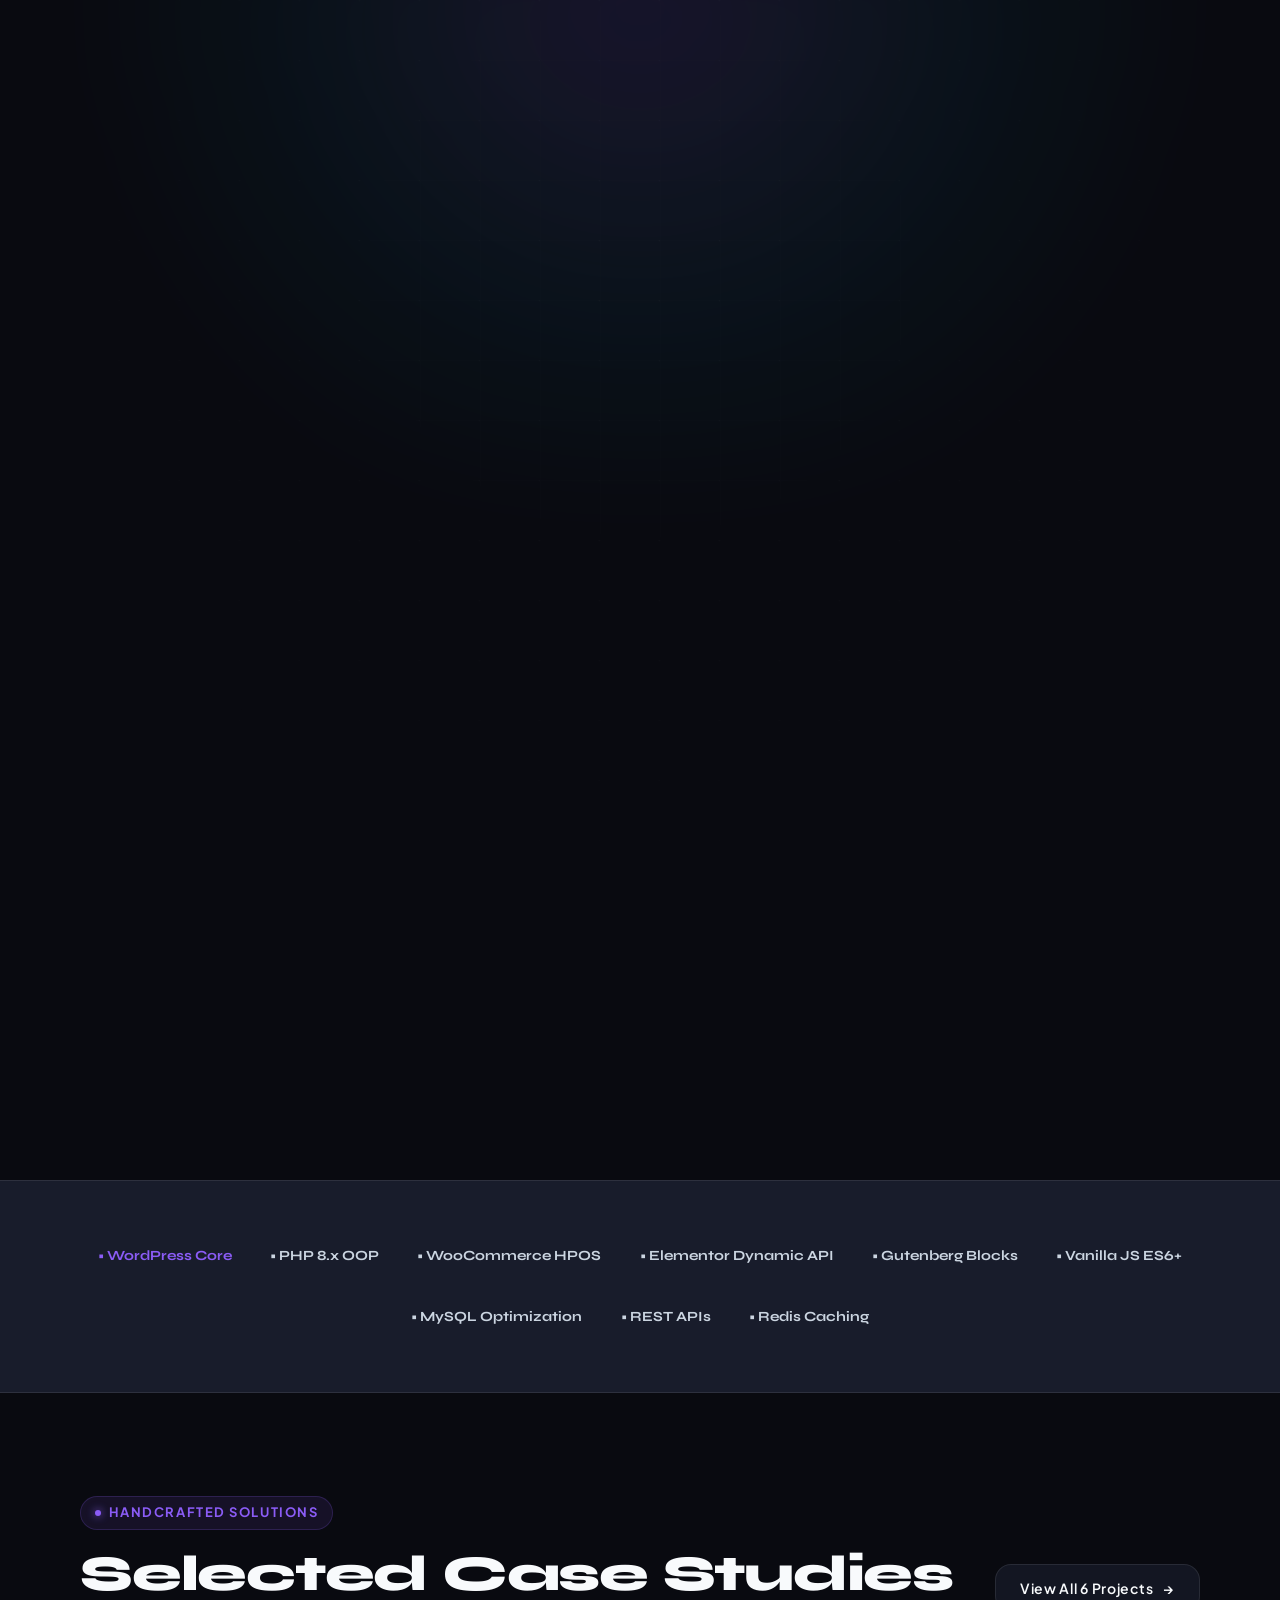
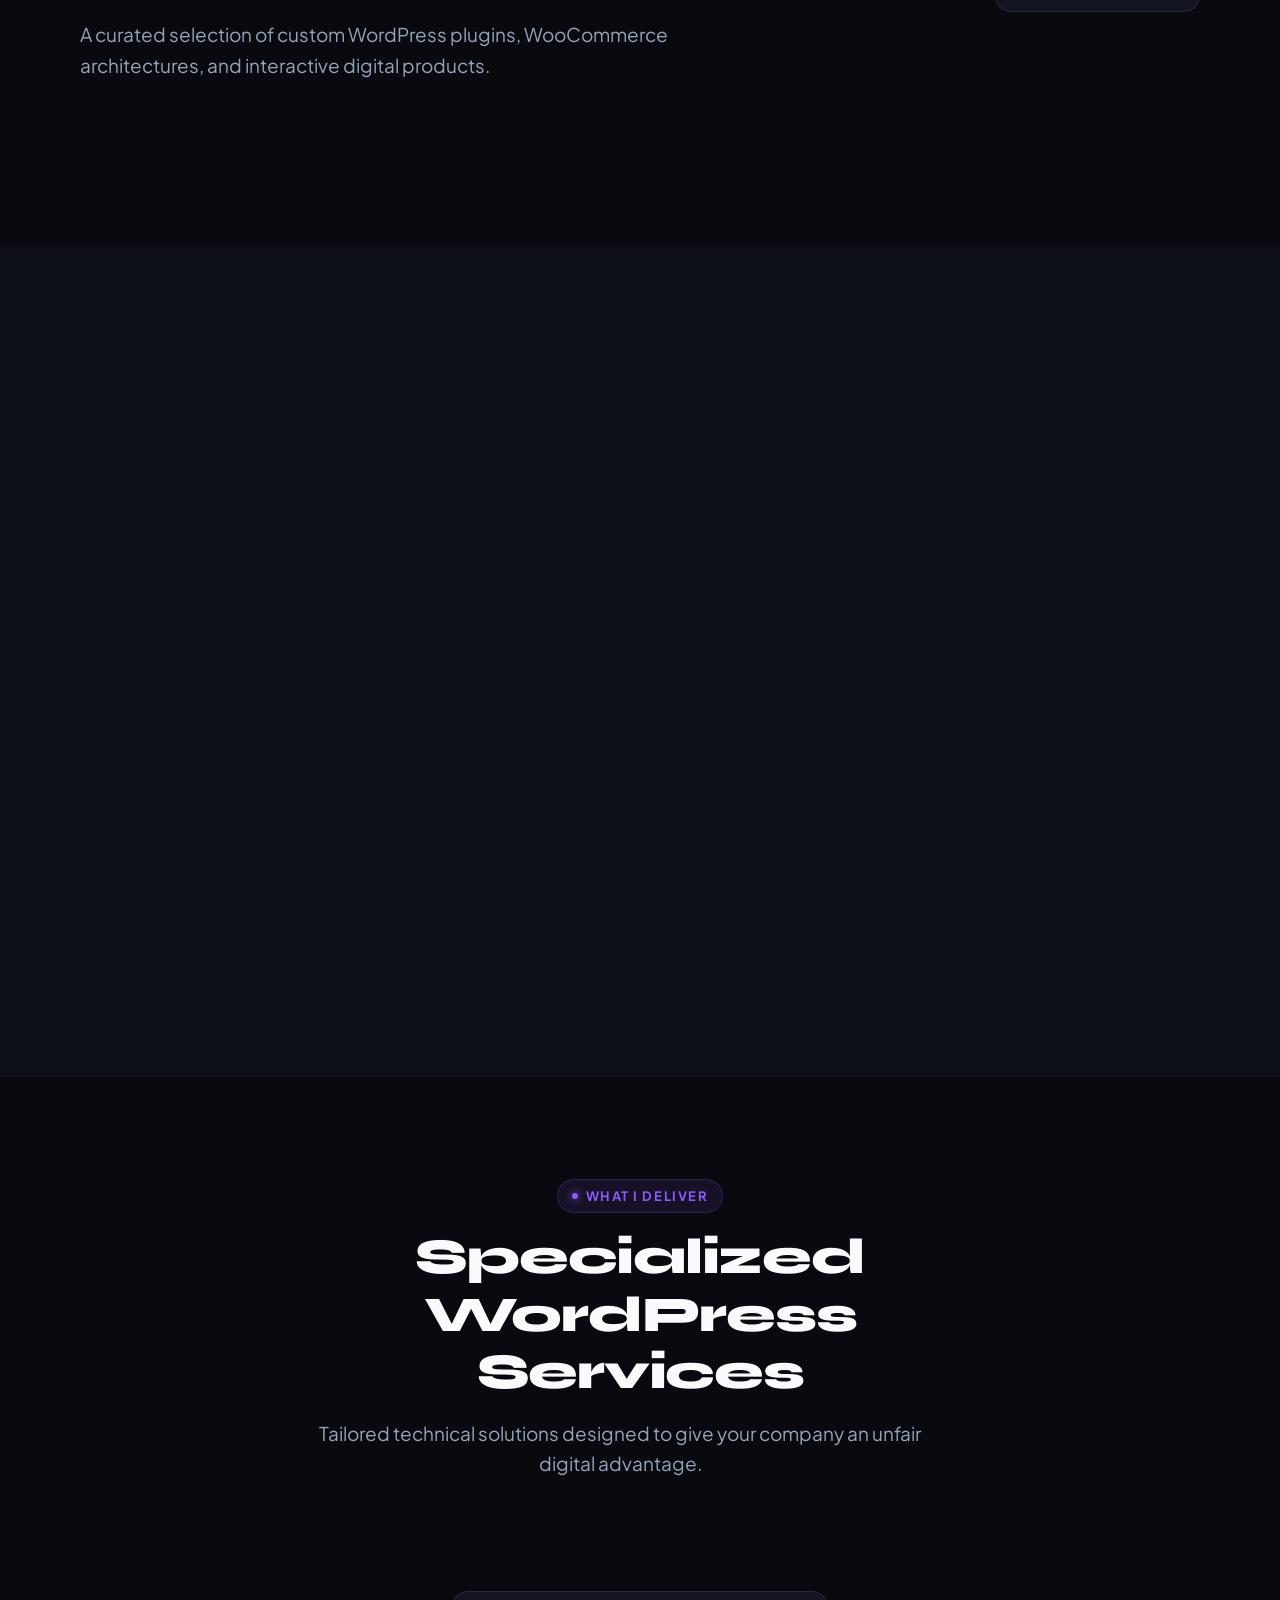
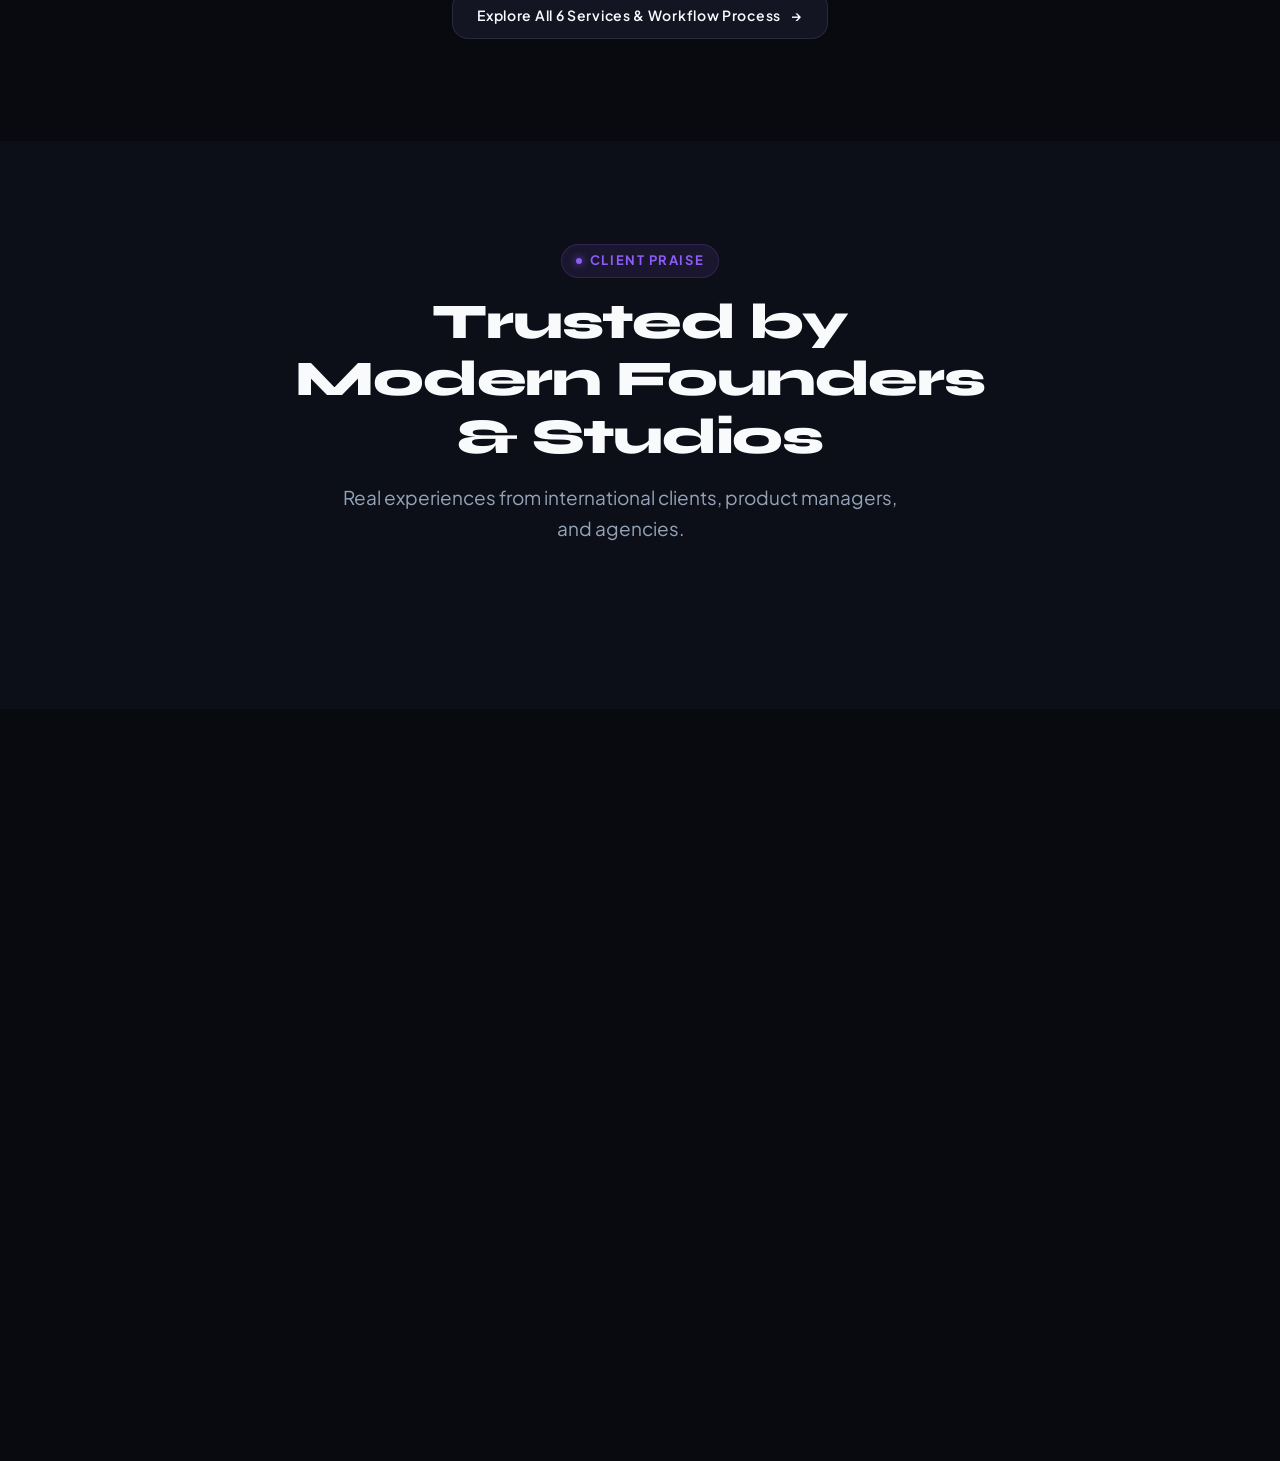
==== index.html @ c22ca5dd "feat: complete creative developer portfolio with centralized design system" ====
<!DOCTYPE html>
<html lang="en" data-theme="dark">
<head>
  <meta charset="UTF-8">
  <meta name="viewport" content="width=device-width, initial-scale=1.0">
  <title>Alex Rivera — Web Designer &amp; WordPress Developer | Design System &amp; PHP Architecture</title>
  <meta name="description" content="Portfolio of Alex Rivera, Senior Web Designer and WordPress Developer specializing in custom WordPress plugins, bespoke WooCommerce architectures, and modern interactive frontend experiences.">
  <meta name="keywords" content="WordPress Developer, Web Designer, WooCommerce, Custom WordPress Plugins, PHP, Frontend Engineer, Design System">
  <meta name="author" content="Alex Rivera">

  <!-- Open Graph / Social Media -->
  <meta property="og:type" content="website">
  <meta property="og:title" content="Alex Rivera — Web Designer &amp; WordPress Developer">
  <meta property="og:description" content="High-performance WordPress systems, custom plugins, bespoke WooCommerce stores, and interactive design playground.">
  <meta property="og:image" content="assets/images/profile/profile.webp">

  <!-- Google Fonts Preconnect -->
  <link rel="preconnect" href="https://fonts.googleapis.com">
  <link rel="preconnect" href="https://fonts.gstatic.com" crossorigin>
  <link href="https://fonts.googleapis.com/css2?family=JetBrains+Mono:wght@400;500;600&family=Outfit:wght@400;500;600;700;800&family=Plus+Jakarta+Sans:ital,wght@0,300;0,400;0,500;0,600;0,700;0,800;1,400&family=Space+Grotesk:wght@500;600;700&family=Syne:wght@600;700;800&display=swap" rel="stylesheet">

  <!-- Stylesheets -->
  <link rel="stylesheet" href="css/variables.css">
  <link rel="stylesheet" href="css/themes.css">
  <link rel="stylesheet" href="css/reset.css">
  <link rel="stylesheet" href="css/global.css">
  <link rel="stylesheet" href="css/components.css">
  <link rel="stylesheet" href="css/animations.css">
  <link rel="stylesheet" href="css/responsive.css">

  <link rel="icon" type="image/svg+xml" href="assets/images/logo.svg">

  <!-- Fast Theme & Color Initializer (Zero FOUC) -->
  <script src="js/config.js"></script>
  <script src="js/theme-manager.js"></script>
  <script src="js/color-manager.js"></script>
</head>
<body>

  <!-- Ambient Visual Canvas Background -->
  <div class="site-bg-wrapper" aria-hidden="true">
    <div class="bg-ambient-glow"></div>
    <div class="bg-mesh-pattern"></div>
    <div class="bg-noise-overlay"></div>
  </div>

  <!-- Shared Header Hook -->
  <header id="site-header"></header>

  <!-- Mobile Drawer Hook -->
  <div id="mobile-nav-container"></div>

  <main id="main-content">
    
    <!-- ====================================================================
         HERO SECTION
         ==================================================================== -->
    <section class="section hero-section" aria-label="Introduction">
      <div class="container">
        <div class="hero-grid">
          
          <div class="hero-content">
            <div class="hero-greeting reveal">
              <span class="hero-status-pulse"></span>
              <span>Available for WordPress Projects &bull; Q4 Booking</span>
            </div>

            <h1 class="hero-title reveal delay-1">
              Designing experiences.<br>
              Engineering <span class="gradient-text">robust WordPress</span> solutions.
            </h1>

            <p class="hero-description reveal delay-2">
              I am <strong>Alex Rivera</strong>, a creative web designer and WordPress developer. 
              I build enterprise-grade custom plugins, bespoke WooCommerce engines, and lightning-fast digital products that pass every Google Core Web Vitals audit.
            </p>

            <div class="hero-actions reveal delay-3">
              <a href="projects.html" class="btn btn-primary btn-lg" id="hero-cta-projects">
                <span>Explore Featured Work</span>
                <span class="btn-icon-right">
                  <svg xmlns="http://www.w3.org/2000/svg" width="16" height="16" viewBox="0 0 24 24" fill="none" stroke="currentColor" stroke-width="2" stroke-linecap="round" stroke-linejoin="round">
                    <line x1="5" y1="12" x2="19" y2="12"></line>
                    <polyline points="12 5 19 12 12 19"></polyline>
                  </svg>
                </span>
              </a>
              <a href="contact.html" class="btn btn-secondary btn-lg" id="hero-cta-contact">
                <span>Start a Conversation</span>
              </a>
              <button class="btn btn-outline btn-lg nav-customize-trigger" aria-label="Open Live Customization Panel">
                <svg xmlns="http://www.w3.org/2000/svg" width="16" height="16" viewBox="0 0 24 24" fill="none" stroke="currentColor" stroke-width="2" stroke-linecap="round" stroke-linejoin="round">
                  <circle cx="12" cy="12" r="3"></circle>
                  <path d="M19.4 15a1.65 1.65 0 0 0 .33 1.82l.06.06a2 2 0 0 1 0 2.83 2 2 0 0 1-2.83 0l-.06-.06a1.65 1.65 0 0 0-1.82-.33 1.65 1.65 0 0 0-1 1.51V21a2 2 0 0 1-2 2 2 2 0 0 1-2-2v-.09A1.65 1.65 0 0 0 9 19.4a1.65 1.65 0 0 0-1.82.33l-.06.06a2 2 0 0 1-2.83 0 2 2 0 0 1 0-2.83l.06-.06a1.65 1.65 0 0 0 .33-1.82 1.65 1.65 0 0 0-1.51-1H3a2 2 0 0 1-2-2 2 2 0 0 1 2-2h.09A1.65 1.65 0 0 0 4.6 9a1.65 1.65 0 0 0-.33-1.82l-.06-.06a2 2 0 0 1 0-2.83 2 2 0 0 1 2.83 0l.06.06a1.65 1.65 0 0 0 1.82.33H9a1.65 1.65 0 0 0 1-1.51V3a2 2 0 0 1 2-2 2 2 0 0 1 2 2v.09a1.65 1.65 0 0 0 1 1.51 1.65 1.65 0 0 0 1.82-.33l.06-.06a2 2 0 0 1 2.83 0 2 2 0 0 1 0 2.83l-.06.06a1.65 1.65 0 0 0-.33 1.82V9a1.65 1.65 0 0 0 1.51 1H21a2 2 0 0 1 2 2 2 2 0 0 1-2 2h-.09a1.65 1.65 0 0 0-1.51 1z"></path>
                </svg>
                <span>Live Style Studio</span>
              </button>
            </div>

            <div class="hero-stats-row reveal delay-4">
              <div class="hero-stat-item">
                <div class="hero-stat-number"><span class="stat-counter" data-target="8">8</span>+</div>
                <div class="hero-stat-label">Years Experience</div>
              </div>
              <div class="hero-stat-item">
                <div class="hero-stat-number"><span class="stat-counter" data-target="120">120</span>+</div>
                <div class="hero-stat-label">WordPress Sites</div>
              </div>
              <div class="hero-stat-item">
                <div class="hero-stat-number"><span class="stat-counter" data-target="14">14</span>+</div>
                <div class="hero-stat-label">Custom Plugins</div>
              </div>
            </div>
          </div>

          <!-- Hero Portrait Showcase -->
          <div class="hero-visual reveal delay-2">
            <div class="hero-portrait-card">
              <img src="assets/images/profile/profile.webp" alt="Alex Rivera - Senior Web Designer &amp; WordPress Developer" width="440" height="440" priority="high">
            </div>

            <!-- Floating Micro-Badges -->
            <div class="hero-floating-badge hero-badge-top animate-float">
              <div class="badge-icon-box">
                <svg xmlns="http://www.w3.org/2000/svg" width="20" height="20" viewBox="0 0 24 24" fill="none" stroke="currentColor" stroke-width="2" stroke-linecap="round" stroke-linejoin="round">
                  <path d="M12 2L2 7l10 5 10-5-10-5zM2 17l10 5 10-5M2 12l10 5 10-5"></path>
                </svg>
              </div>
              <div>
                <div class="badge-text-title">Custom WP Plugins</div>
                <div class="badge-text-sub">PHP 8.2 &bull; REST API &bull; HPOS</div>
              </div>
            </div>

            <div class="hero-floating-badge hero-badge-bottom animate-float" style="animation-delay: 2s;">
              <div class="badge-icon-box" style="background: rgba(16, 185, 129, 0.15); color: #10B981;">
                <svg xmlns="http://www.w3.org/2000/svg" width="20" height="20" viewBox="0 0 24 24" fill="none" stroke="currentColor" stroke-width="2" stroke-linecap="round" stroke-linejoin="round">
                  <polyline points="20 6 9 17 4 12"></polyline>
                </svg>
              </div>
              <div>
                <div class="badge-text-title">Core Web Vitals Pass</div>
                <div class="badge-text-sub">Sub-80ms TTFB &bull; 99 Speed</div>
              </div>
            </div>
          </div>

        </div>
      </div>
    </section>

    <!-- ====================================================================
         TECH ARSENAL TICKER / MARQUEE
         ==================================================================== -->
    <section class="section-sm" style="border-top: 1px solid var(--color-border); border-bottom: 1px solid var(--color-border); background: var(--color-surface-hover);" aria-label="Core Technologies">
      <div class="container">
        <div style="display: flex; flex-wrap: wrap; justify-content: center; align-items: center; gap: clamp(1rem, 3vw, 2.5rem); font-family: var(--font-heading); font-size: var(--font-size-sm); font-weight: 700; color: var(--color-text-secondary);">
          <span style="color: var(--color-primary);">&bull; WordPress Core</span>
          <span>&bull; PHP 8.x OOP</span>
          <span>&bull; WooCommerce HPOS</span>
          <span>&bull; Elementor Dynamic API</span>
          <span>&bull; Gutenberg Blocks</span>
          <span>&bull; Vanilla JS ES6+</span>
          <span>&bull; MySQL Optimization</span>
          <span>&bull; REST APIs</span>
          <span>&bull; Redis Caching</span>
        </div>
      </div>
    </section>

    <!-- ====================================================================
         FEATURED CASE STUDIES
         ==================================================================== -->
    <section class="section" id="featured-projects-section" aria-label="Featured Projects">
      <div class="container">
        <div class="section-header flex-between" style="flex-wrap: wrap; gap: 1.5rem;">
          <div>
            <div class="section-tag">
              <span class="section-tag-dot"></span>
              <span>Handcrafted Solutions</span>
            </div>
            <h2 class="section-title">Selected Case Studies</h2>
            <p class="section-subtitle">A curated selection of custom WordPress plugins, WooCommerce architectures, and interactive digital products.</p>
          </div>
          <div>
            <a href="projects.html" class="btn btn-secondary">
              <span>View All 6 Projects</span>
              <span class="btn-icon-right">&rarr;</span>
            </a>
          </div>
        </div>

        <!-- Rendered dynamically by main.js from PORTFOLIO_DATA -->
        <div class="grid grid-3" id="home-featured-projects"></div>
      </div>
    </section>

    <!-- ====================================================================
         CODE / ARCHITECTURE SPOTLIGHT
         ==================================================================== -->
    <section class="section" style="background: var(--color-bg-alt);" aria-label="Engineering Philosophy">
      <div class="container">
        <div class="grid grid-2" style="align-items: center; gap: clamp(2rem, 5vw, 4rem);">
          <div class="reveal">
            <div class="section-tag">
              <span class="section-tag-dot"></span>
              <span>Engineering Standard</span>
            </div>
            <h2 class="section-title">Clean Code. No Bloat. Scalable Architecture.</h2>
            <p class="section-subtitle" style="margin-bottom: 1.5rem;">
              Most WordPress websites suffer under the weight of 40+ poorly coded plugins, conflicting jQuery libraries, and unindexed database queries.
            </p>
            <p style="font-size: var(--font-size-md); color: var(--color-text-secondary); line-height: 1.7; margin-bottom: 1.75rem;">
              I write clean, modular, object-oriented PHP strictly adhering to the WordPress Coding Standards. My custom plugins utilize native transients, asynchronous background queues, and secure REST endpoints to handle thousands of concurrent users effortlessly.
            </p>
            <div style="display: flex; gap: 1rem; flex-wrap: wrap;">
              <a href="about.html" class="btn btn-primary">Read My Philosophy</a>
              <a href="skills.html" class="btn btn-outline">Inspect Skills Matrix</a>
            </div>
          </div>

          <div class="reveal delay-2">
            <div class="card" style="padding: 1.5rem; background: var(--color-code-bg); border-color: var(--color-code-border);">
              <div style="display: flex; align-items: center; justify-content: space-between; padding-bottom: 1rem; border-bottom: 1px solid var(--color-code-border); margin-bottom: 1rem;">
                <div style="display: flex; gap: 6px;">
                  <span style="width: 10px; height: 10px; border-radius: 50%; background: #EF4444;"></span>
                  <span style="width: 10px; height: 10px; border-radius: 50%; background: #F59E0B;"></span>
                  <span style="width: 10px; height: 10px; border-radius: 50%; background: #10B981;"></span>
                </div>
                <span style="font-family: var(--font-code); font-size: 0.75rem; color: var(--color-text-muted);">class-woopulse-engine.php</span>
              </div>
              <pre class="code-snippet" style="border: none; padding: 0; background: transparent;"><code style="background: transparent; color: #E2E8F0; padding: 0;">declare(strict_types=1);

namespace WooPulse\Core;

final class MetricsEngine {
    private const CACHE_TTL = 300; // 5 mins Redis transient

    public function get_realtime_velocity(): array {
        $transient_key = 'woopulse_live_velocity';
        $cached = wp_cache_get($transient_key, 'woopulse');

        if (false !== $cached) {
            return $cached;
        }

        // Direct indexed query bypassing postmeta bloat
        $metrics = $this->query_hpos_orders_fast();
        wp_cache_set($transient_key, $metrics, 'woopulse', self::CACHE_TTL);

        return $metrics;
    }
}</code></pre>
            </div>
          </div>
        </div>
      </div>
    </section>

    <!-- ====================================================================
         SERVICES OVERVIEW
         ==================================================================== -->
    <section class="section" id="services-preview-section" aria-label="Services Overview">
      <div class="container">
        <div class="section-header text-center">
          <div class="section-tag">
            <span class="section-tag-dot"></span>
            <span>What I Deliver</span>
          </div>
          <h2 class="section-title">Specialized WordPress Services</h2>
          <p class="section-subtitle">Tailored technical solutions designed to give your company an unfair digital advantage.</p>
        </div>

        <div class="grid grid-3" id="home-services-grid"></div>

        <div style="text-align: center; margin-top: 3rem;">
          <a href="services.html" class="btn btn-secondary">
            <span>Explore All 6 Services &amp; Workflow Process</span>
            <span class="btn-icon-right">&rarr;</span>
          </a>
        </div>
      </div>
    </section>

    <!-- ====================================================================
         CLIENT TESTIMONIALS
         ==================================================================== -->
    <section class="section" style="background: var(--color-bg-alt);" aria-label="Client Testimonials">
      <div class="container">
        <div class="section-header text-center">
          <div class="section-tag">
            <span class="section-tag-dot"></span>
            <span>Client Praise</span>
          </div>
          <h2 class="section-title">Trusted by Modern Founders &amp; Studios</h2>
          <p class="section-subtitle">Real experiences from international clients, product managers, and agencies.</p>
        </div>

        <div class="grid grid-3" id="home-testimonials-grid"></div>
      </div>
    </section>

    <!-- ====================================================================
         CALL TO ACTION BANNER
         ==================================================================== -->
    <section class="section" aria-label="Call to Action">
      <div class="container">
        <div class="card reveal" style="padding: clamp(2.5rem, 6vw, 4.5rem); text-align: center; background: radial-gradient(circle at 50% 50%, rgba(var(--color-primary-rgb), 0.15) 0%, var(--color-surface) 75%); border-color: rgba(var(--color-primary-rgb), 0.35);">
          <div class="section-tag" style="margin-bottom: 1.5rem;">
            <span class="section-tag-dot"></span>
            <span>Let's Build Something Memorable</span>
          </div>
          <h2 class="section-title" style="max-width: 720px; margin-left: auto; margin-right: auto; margin-bottom: 1.25rem;">
            Have a WordPress or Web Design project in mind?
          </h2>
          <p class="section-subtitle" style="margin-left: auto; margin-right: auto; margin-bottom: 2rem;">
            Whether you need a custom plugin built from scratch, a WooCommerce revamp, or full design systems architecture, I'm ready to collaborate.
          </p>
          <div style="display: flex; justify-content: center; gap: 1rem; flex-wrap: wrap;">
            <a href="contact.html" class="btn btn-primary btn-lg">
              <span>Book an Intro Call</span>
              <span class="btn-icon-right">&rarr;</span>
            </a>
            <a href="projects.html" class="btn btn-secondary btn-lg">Browse Case Studies</a>
          </div>
        </div>
      </div>
    </section>

  </main>

  <!-- Shared Footer Hook -->
  <footer id="site-footer"></footer>

  <!-- Central Customization Hook -->
  <div id="customization-container"></div>

  <!-- JavaScript Modules in Dependency Order -->
  <script src="js/settings-manager.js"></script>
  <script src="js/components.js"></script>
  <script src="js/animations.js"></script>
  <script src="js/main.js"></script>
</body>
</html>
---- css/variables.css ----
/* ==========================================================================
   VARIABLES.CSS - Central Design Token Architecture
   Single Source of Truth for Design System Tokens
   ========================================================================== */

:root {
  /* --------------------------------------------------------------------------
     Primary Brand Colors (Default: Electric Violet)
     Overridden dynamically by Color Manager
     ----------------------------------------------------------------------- */
  --color-primary: #8B5CF6;
  --color-primary-rgb: 139, 92, 246;
  --color-primary-hover: #7C3AED;
  --color-primary-light: #A78BFA;
  --color-primary-dark: #6D28D9;
  --color-primary-glow: rgba(139, 92, 246, 0.35);
  --color-primary-text-contrast: #FFFFFF;

  /* Secondary & Accents */
  --color-secondary: #06B6D4;
  --color-secondary-rgb: 6, 182, 212;
  --color-secondary-hover: #0891B2;
  --color-secondary-glow: rgba(6, 182, 212, 0.3);

  --color-accent: #F59E0B;
  --color-accent-rgb: 245, 158, 11;

  --color-success: #10B981;
  --color-warning: #F59E0B;
  --color-error: #EF4444;
  --color-info: #3B82F6;

  /* --------------------------------------------------------------------------
     Typography Tokens
     Loaded via Google Fonts: Syne (Headings) + Plus Jakarta Sans (Body)
     Customizable via Settings Manager
     ----------------------------------------------------------------------- */
  --font-heading: 'Syne', -apple-system, BlinkMacSystemFont, 'Segoe UI', Roboto, sans-serif;
  --font-body: 'Plus Jakarta Sans', -apple-system, BlinkMacSystemFont, 'Segoe UI', Roboto, sans-serif;
  --font-code: 'JetBrains Mono', 'Fira Code', Menlo, Monaco, Consolas, monospace;

  /* Font Scale (Fluid with clamp) */
  --font-size-base: 16px;
  --font-size-xs: clamp(0.75rem, 0.7rem + 0.25vw, 0.8125rem);
  --font-size-sm: clamp(0.8125rem, 0.775rem + 0.2vw, 0.875rem);
  --font-size-md: clamp(0.9375rem, 0.9rem + 0.25vw, 1rem);
  --font-size-lg: clamp(1.0625rem, 1rem + 0.4vw, 1.1875rem);
  --font-size-xl: clamp(1.25rem, 1.15rem + 0.6vw, 1.4375rem);
  --font-size-2xl: clamp(1.5rem, 1.35rem + 0.9vw, 1.875rem);
  --font-size-3xl: clamp(1.875rem, 1.65rem + 1.3vw, 2.375rem);
  --font-size-4xl: clamp(2.25rem, 1.95rem + 1.8vw, 3.125rem);
  --font-size-5xl: clamp(2.875rem, 2.35rem + 2.8vw, 4.25rem);

  /* Font Weights */
  --font-weight-regular: 400;
  --font-weight-medium: 500;
  --font-weight-semibold: 600;
  --font-weight-bold: 700;
  --font-weight-extrabold: 800;

  /* Line Heights */
  --line-height-tight: 1.15;
  --line-height-snug: 1.3;
  --line-height-normal: 1.6;
  --line-height-relaxed: 1.75;

  /* Letter Spacing */
  --letter-spacing-tight: -0.025em;
  --letter-spacing-normal: 0em;
  --letter-spacing-wide: 0.05em;
  --letter-spacing-wider: 0.12em;

  /* --------------------------------------------------------------------------
     Layout & Geometry Tokens
     ----------------------------------------------------------------------- */
  --max-width: 1440px;
  --container-width: 1200px;
  --container-padding: clamp(1.25rem, 4vw, 2.5rem);
  --section-spacing: clamp(4.5rem, 8vw, 7.5rem);
  --section-spacing-sm: clamp(2.5rem, 5vw, 4rem);

  /* Corner Radii */
  --radius-xs: 6px;
  --radius-sm: 10px;
  --radius-md: 16px;
  --radius-lg: 22px;
  --radius-xl: 30px;
  --radius-full: 9999px;
  --card-radius: var(--radius-lg);
  --btn-radius: var(--radius-md);
  --input-radius: var(--radius-sm);

  /* --------------------------------------------------------------------------
     Transitions & Motion
     ----------------------------------------------------------------------- */
  --ease-out-quad: cubic-bezier(0.25, 0.46, 0.45, 0.94);
  --ease-out-cubic: cubic-bezier(0.215, 0.61, 0.355, 1);
  --ease-out-expo: cubic-bezier(0.16, 1, 0.3, 1);
  --ease-elastic: cubic-bezier(0.68, -0.6, 0.32, 1.6);

  --transition-fast: 180ms var(--ease-out-quad);
  --transition-normal: 300ms var(--ease-out-cubic);
  --transition-slow: 500ms var(--ease-out-expo);
  --transition-theme: 350ms cubic-bezier(0.4, 0, 0.2, 1);

  /* --------------------------------------------------------------------------
     Elevation & Z-Index Layers
     ----------------------------------------------------------------------- */
  --z-negative: -1;
  --z-base: 1;
  --z-elevated: 10;
  --z-sticky: 100;
  --z-header: 1000;
  --z-modal-backdrop: 1100;
  --z-drawer: 1200;
  --z-toast: 1300;
  --z-cursor: 9999;

  /* Header & Navigation Specs */
  --header-height: 76px;
  --header-height-scrolled: 64px;

  /* Customization Switcher & Controls */
  --control-border-width: 1.5px;
  --focus-ring: 0 0 0 3px rgba(var(--color-primary-rgb), 0.35);
}
---- css/themes.css ----
/* ==========================================================================
   THEMES.CSS - Comprehensive Dark & Light Mode Color Tokens
   Fully calibrated contrast, surface hierarchies, and ambient glows
   ========================================================================== */

/* --------------------------------------------------------------------------
   DARK THEME (Default)
   Rich obsidian, deep slate surfaces, subtle luminescence
   ----------------------------------------------------------------------- */
:root,
[data-theme="dark"] {
  /* Page Canvas & Surfaces */
  --color-bg: #090A10;
  --color-bg-alt: #0D0F18;
  --color-surface: #131622;
  --color-surface-hover: #181C2B;
  --color-surface-elevated: #1C2032;
  --color-surface-glass: rgba(19, 22, 34, 0.75);

  /* Card Surfaces */
  --color-card: #131622;
  --color-card-hover: #191E30;
  --color-card-border: rgba(255, 255, 255, 0.08);
  --color-card-border-hover: rgba(var(--color-primary-rgb), 0.45);

  /* Text & Foreground */
  --color-text: #F8FAFC;
  --color-text-secondary: #CBD5E1;
  --color-text-muted: #94A3B8;
  --color-text-dim: #64748B;
  --color-text-inverse: #090A10;

  /* Borders & Dividers */
  --color-border: rgba(255, 255, 255, 0.09);
  --color-border-subtle: rgba(255, 255, 255, 0.05);
  --color-border-strong: rgba(255, 255, 255, 0.16);
  --color-divider: rgba(255, 255, 255, 0.07);

  /* Overlays & Backdrops */
  --color-backdrop: rgba(6, 7, 12, 0.78);
  --color-overlay: rgba(0, 0, 0, 0.6);

  /* Form Elements */
  --color-input-bg: rgba(15, 18, 28, 0.85);
  --color-input-border: rgba(255, 255, 255, 0.12);
  --color-input-focus-border: var(--color-primary);

  /* Code Blocks */
  --color-code-bg: #0B0D14;
  --color-code-border: rgba(255, 255, 255, 0.08);
  --color-code-text: #E2E8F0;

  /* Shadows */
  --shadow-sm: 0 2px 8px rgba(0, 0, 0, 0.35);
  --shadow-md: 0 8px 24px -4px rgba(0, 0, 0, 0.45);
  --shadow-lg: 0 16px 40px -8px rgba(0, 0, 0, 0.6);
  --shadow-card: 0 10px 30px -10px rgba(0, 0, 0, 0.5), 0 0 0 1px var(--color-card-border);
  --shadow-card-hover: 0 20px 40px -15px rgba(0, 0, 0, 0.65), 0 0 25px rgba(var(--color-primary-rgb), 0.2), 0 0 0 1px var(--color-card-border-hover);
  --shadow-glow: 0 0 30px rgba(var(--color-primary-rgb), 0.25);

  /* Decorative Ambient Gradients */
  --gradient-hero-glow: radial-gradient(circle at 50% 20%, rgba(var(--color-primary-rgb), 0.16) 0%, rgba(6, 182, 212, 0.06) 45%, transparent 75%);
  --gradient-surface-subtle: linear-gradient(180deg, rgba(255, 255, 255, 0.03) 0%, rgba(255, 255, 255, 0) 100%);
  --noise-opacity: 0.04;
}

/* --------------------------------------------------------------------------
   LIGHT THEME
   Sophisticated alabaster, clean slate elevations, crisp ink typography
   ----------------------------------------------------------------------- */
[data-theme="light"] {
  /* Page Canvas & Surfaces */
  --color-bg: #F8FAFC;
  --color-bg-alt: #F1F5F9;
  --color-surface: #FFFFFF;
  --color-surface-hover: #F8FAFC;
  --color-surface-elevated: #FFFFFF;
  --color-surface-glass: rgba(255, 255, 255, 0.85);

  /* Card Surfaces */
  --color-card: #FFFFFF;
  --color-card-hover: #FFFFFF;
  --color-card-border: rgba(15, 23, 42, 0.08);
  --color-card-border-hover: rgba(var(--color-primary-rgb), 0.5);

  /* Text & Foreground */
  --color-text: #0F172A;
  --color-text-secondary: #334155;
  --color-text-muted: #64748B;
  --color-text-dim: #94A3B8;
  --color-text-inverse: #FFFFFF;

  /* Borders & Dividers */
  --color-border: rgba(15, 23, 42, 0.09);
  --color-border-subtle: rgba(15, 23, 42, 0.05);
  --color-border-strong: rgba(15, 23, 42, 0.18);
  --color-divider: rgba(15, 23, 42, 0.08);

  /* Overlays & Backdrops */
  --color-backdrop: rgba(15, 23, 42, 0.5);
  --color-overlay: rgba(15, 23, 42, 0.4);

  /* Form Elements */
  --color-input-bg: #FFFFFF;
  --color-input-border: rgba(15, 23, 42, 0.15);
  --color-input-focus-border: var(--color-primary);

  /* Code Blocks */
  --color-code-bg: #0F172A;
  --color-code-border: rgba(15, 23, 42, 0.1);
  --color-code-text: #E2E8F0;

  /* Shadows */
  --shadow-sm: 0 1px 3px rgba(15, 23, 42, 0.06), 0 1px 2px rgba(15, 23, 42, 0.04);
  --shadow-md: 0 6px 16px -2px rgba(15, 23, 42, 0.08), 0 2px 6px -1px rgba(15, 23, 42, 0.04);
  --shadow-lg: 0 16px 32px -4px rgba(15, 23, 42, 0.12), 0 4px 12px -2px rgba(15, 23, 42, 0.06);
  --shadow-card: 0 4px 20px -2px rgba(15, 23, 42, 0.06), 0 0 0 1px var(--color-card-border);
  --shadow-card-hover: 0 20px 35px -8px rgba(15, 23, 42, 0.12), 0 0 20px rgba(var(--color-primary-rgb), 0.15), 0 0 0 1px var(--color-card-border-hover);
  --shadow-glow: 0 0 24px rgba(var(--color-primary-rgb), 0.2);

  /* Decorative Ambient Gradients */
  --gradient-hero-glow: radial-gradient(circle at 50% 20%, rgba(var(--color-primary-rgb), 0.1) 0%, rgba(6, 182, 212, 0.04) 45%, transparent 75%);
  --gradient-surface-subtle: linear-gradient(180deg, rgba(0, 0, 0, 0.01) 0%, rgba(0, 0, 0, 0) 100%);
  --noise-opacity: 0.02;
}

/* --------------------------------------------------------------------------
   Theme Transition Helper
   Smooth transitions applied when switching themes
   ----------------------------------------------------------------------- */
html.theme-transitioning,
html.theme-transitioning *,
html.theme-transitioning *::before,
html.theme-transitioning *::after {
  transition: background-color var(--transition-theme) ease,
              border-color var(--transition-theme) ease,
              color var(--transition-theme) ease,
              box-shadow var(--transition-theme) ease !important;
}
---- css/global.css ----
/* ==========================================================================
   GLOBAL.CSS - Layout Foundations, Editorial Typography & Global Utilities
   ========================================================================== */

/* --------------------------------------------------------------------------
   Background Ambiance & Visual Texture
   ----------------------------------------------------------------------- */
.site-bg-wrapper {
  position: fixed;
  inset: 0;
  z-index: var(--z-negative);
  pointer-events: none;
  overflow: hidden;
}

.bg-ambient-glow {
  position: absolute;
  top: -15%;
  left: 50%;
  transform: translateX(-50%);
  width: 90vw;
  max-width: 1200px;
  height: 600px;
  background: var(--gradient-hero-glow);
  filter: blur(80px);
  opacity: 0.85;
  transition: opacity var(--transition-normal);
}

.bg-mesh-pattern {
  position: absolute;
  inset: 0;
  background-image: url('../assets/images/backgrounds/grid-mesh.svg');
  background-repeat: repeat;
  background-size: 60px 60px;
  opacity: 0.35;
  mask-image: radial-gradient(ellipse at 50% 30%, rgba(0, 0, 0, 0.8) 0%, rgba(0, 0, 0, 0) 80%);
  -webkit-mask-image: radial-gradient(ellipse at 50% 30%, rgba(0, 0, 0, 0.8) 0%, rgba(0, 0, 0, 0) 80%);
}

.bg-noise-overlay {
  position: absolute;
  inset: 0;
  background-image: url('../assets/images/backgrounds/grain.svg');
  background-repeat: repeat;
  opacity: var(--noise-opacity, 0.03);
  mix-blend-mode: overlay;
}

/* --------------------------------------------------------------------------
   Container & Section Geometry
   ----------------------------------------------------------------------- */
.container {
  width: 100%;
  max-width: var(--container-width);
  margin-left: auto;
  margin-right: auto;
  padding-left: var(--container-padding);
  padding-right: var(--container-padding);
}

.container-narrow {
  max-width: 860px;
}

.container-wide {
  max-width: var(--max-width);
}

.section {
  padding-top: var(--section-spacing);
  padding-bottom: var(--section-spacing);
  position: relative;
}

.section-sm {
  padding-top: var(--section-spacing-sm);
  padding-bottom: var(--section-spacing-sm);
}

/* Section Header Typography */
.section-header {
  margin-bottom: clamp(2.5rem, 5vw, 4rem);
}

.section-header.text-center {
  text-align: center;
  max-width: 720px;
  margin-left: auto;
  margin-right: auto;
}

.section-tag {
  display: inline-flex;
  align-items: center;
  gap: 0.5rem;
  font-size: var(--font-size-xs);
  font-weight: var(--font-weight-bold);
  text-transform: uppercase;
  letter-spacing: var(--letter-spacing-wider);
  color: var(--color-primary);
  background: rgba(var(--color-primary-rgb), 0.1);
  border: 1px solid rgba(var(--color-primary-rgb), 0.2);
  padding: 0.35rem 0.85rem;
  border-radius: var(--radius-full);
  margin-bottom: 1rem;
}

.section-tag-dot {
  width: 6px;
  height: 6px;
  border-radius: 50%;
  background-color: var(--color-primary);
  box-shadow: 0 0 8px var(--color-primary);
}

.section-title {
  font-size: var(--font-size-4xl);
  font-weight: var(--font-weight-extrabold);
  letter-spacing: var(--letter-spacing-tight);
  line-height: var(--line-height-tight);
  color: var(--color-text);
  margin-bottom: 1rem;
}

.section-subtitle {
  font-size: var(--font-size-lg);
  color: var(--color-text-muted);
  line-height: var(--line-height-normal);
  max-width: 680px;
}

/* --------------------------------------------------------------------------
   Editorial Typography Utilities
   ----------------------------------------------------------------------- */
.gradient-text {
  background: linear-gradient(135deg, var(--color-text) 30%, var(--color-primary) 70%, var(--color-secondary) 100%);
  -webkit-background-clip: text;
  background-clip: text;
  -webkit-text-fill-color: transparent;
  display: inline;
}

.gradient-text-primary {
  background: linear-gradient(135deg, var(--color-primary) 0%, var(--color-secondary) 100%);
  -webkit-background-clip: text;
  background-clip: text;
  -webkit-text-fill-color: transparent;
  display: inline;
}

.text-muted {
  color: var(--color-text-muted);
}

.text-dim {
  color: var(--color-text-dim);
}

.text-primary {
  color: var(--color-primary);
}

.lead-text {
  font-size: var(--font-size-xl);
  line-height: var(--line-height-relaxed);
  color: var(--color-text-secondary);
}

/* --------------------------------------------------------------------------
   Badges, Chips & Pills
   ----------------------------------------------------------------------- */
.badge {
  display: inline-flex;
  align-items: center;
  gap: 0.375rem;
  padding: 0.3rem 0.75rem;
  font-size: var(--font-size-xs);
  font-weight: var(--font-weight-semibold);
  border-radius: var(--radius-full);
  line-height: 1;
  background: var(--color-surface-hover);
  color: var(--color-text-secondary);
  border: 1px solid var(--color-border);
  transition: all var(--transition-fast);
}

.badge:hover {
  border-color: rgba(var(--color-primary-rgb), 0.4);
  color: var(--color-text);
}

.badge-primary {
  background: rgba(var(--color-primary-rgb), 0.12);
  color: var(--color-primary-light);
  border-color: rgba(var(--color-primary-rgb), 0.25);
}

[data-theme="light"] .badge-primary {
  color: var(--color-primary-dark);
}

.badge-success {
  background: rgba(16, 185, 129, 0.12);
  color: #34D399;
  border-color: rgba(16, 185, 129, 0.25);
}

[data-theme="light"] .badge-success {
  color: #059669;
}

/* --------------------------------------------------------------------------
   Grid & Flex Utilities
   ----------------------------------------------------------------------- */
.grid {
  display: grid;
  gap: 1.5rem;
}

.grid-2 {
  grid-template-columns: repeat(2, 1fr);
}

.grid-3 {
  grid-template-columns: repeat(3, 1fr);
}

.grid-4 {
  grid-template-columns: repeat(4, 1fr);
}

.flex-center {
  display: flex;
  align-items: center;
  justify-content: center;
}

.flex-between {
  display: flex;
  align-items: center;
  justify-content: space-between;
}

.gap-sm { gap: 0.75rem; }
.gap-md { gap: 1.25rem; }
.gap-lg { gap: 2rem; }

/* --------------------------------------------------------------------------
   Glass Surface & Card Foundations
   ----------------------------------------------------------------------- */
.glass-panel {
  background: var(--color-surface-glass);
  backdrop-filter: blur(16px);
  -webkit-backdrop-filter: blur(16px);
  border: 1px solid var(--color-border);
  border-radius: var(--card-radius);
}

.card {
  background: var(--color-card);
  border: 1px solid var(--color-card-border);
  border-radius: var(--card-radius);
  box-shadow: var(--shadow-card);
  transition: transform var(--transition-normal),
              box-shadow var(--transition-normal),
              border-color var(--transition-normal);
  position: relative;
  overflow: hidden;
}

.card:hover {
  border-color: var(--color-card-border-hover);
  box-shadow: var(--shadow-card-hover);
}

/* --------------------------------------------------------------------------
   Code Snippet Styling
   ----------------------------------------------------------------------- */
pre.code-snippet {
  background: var(--color-code-bg);
  border: 1px solid var(--color-code-border);
  border-radius: var(--radius-md);
  padding: 1.25rem 1.5rem;
  overflow-x: auto;
  font-family: var(--font-code);
  font-size: var(--font-size-sm);
  color: var(--color-code-text);
  line-height: 1.7;
}

code {
  font-family: var(--font-code);
  font-size: 0.875em;
  padding: 0.15em 0.4em;
  border-radius: var(--radius-xs);
  background: rgba(var(--color-primary-rgb), 0.1);
  color: var(--color-primary-light);
}

[data-theme="light"] code {
  color: var(--color-primary-dark);
}
---- css/components.css ----
/* ==========================================================================
   COMPONENTS.CSS - Central Component Stylesheet
   Reusable, token-driven, interactive components across all pages
   ========================================================================== */

/* --------------------------------------------------------------------------
   Header & Navigation
   ----------------------------------------------------------------------- */
.site-header {
  position: sticky;
  top: 0;
  width: 100%;
  height: var(--header-height);
  background: var(--color-surface-glass);
  backdrop-filter: blur(18px);
  -webkit-backdrop-filter: blur(18px);
  border-bottom: 1px solid var(--color-border);
  z-index: var(--z-header);
  transition: height var(--transition-normal), background var(--transition-normal);
}

.site-header.scrolled {
  height: var(--header-height-scrolled);
  box-shadow: var(--shadow-sm);
}

.header-inner {
  height: 100%;
  display: flex;
  align-items: center;
  justify-content: space-between;
  gap: 1.5rem;
}

.brand-link {
  display: inline-flex;
  align-items: center;
  gap: 0.75rem;
  font-weight: var(--font-weight-bold);
  font-size: var(--font-size-lg);
  color: var(--color-text);
  text-decoration: none;
}

.brand-link .logo-img {
  height: 38px;
  width: auto;
  transition: transform var(--transition-normal);
}

.brand-link:hover .logo-img {
  transform: scale(1.05);
}

.nav-links {
  display: flex;
  align-items: center;
  gap: 0.5rem;
}

.nav-link {
  position: relative;
  padding: 0.55rem 0.95rem;
  font-size: var(--font-size-sm);
  font-weight: var(--font-weight-medium);
  color: var(--color-text-secondary);
  border-radius: var(--radius-sm);
  transition: color var(--transition-fast), background var(--transition-fast);
}

.nav-link:hover {
  color: var(--color-text);
  background: rgba(var(--color-primary-rgb), 0.08);
}

.nav-link.active {
  color: var(--color-primary);
  background: rgba(var(--color-primary-rgb), 0.12);
  font-weight: var(--font-weight-semibold);
}

.nav-link.active::after {
  content: '';
  position: absolute;
  bottom: 4px;
  left: 50%;
  transform: translateX(-50%);
  width: 16px;
  height: 2px;
  border-radius: 2px;
  background-color: var(--color-primary);
}

.nav-actions {
  display: flex;
  align-items: center;
  gap: 0.75rem;
}

/* --------------------------------------------------------------------------
   Header Buttons & Action Controls
   ----------------------------------------------------------------------- */
.icon-btn {
  display: inline-flex;
  align-items: center;
  justify-content: center;
  width: 42px;
  height: 42px;
  border-radius: var(--radius-sm);
  background: var(--color-surface);
  border: 1px solid var(--color-border);
  color: var(--color-text-secondary);
  transition: all var(--transition-fast);
  cursor: pointer;
  position: relative;
}

.icon-btn:hover {
  color: var(--color-primary);
  border-color: rgba(var(--color-primary-rgb), 0.4);
  background: var(--color-surface-hover);
  transform: translateY(-2px);
}

.icon-btn svg {
  width: 20px;
  height: 20px;
}

.mobile-menu-toggle {
  display: none;
}

/* --------------------------------------------------------------------------
   Mobile Drawer Navigation
   ----------------------------------------------------------------------- */
.mobile-nav-backdrop {
  position: fixed;
  inset: 0;
  background: var(--color-backdrop);
  backdrop-filter: blur(8px);
  z-index: calc(var(--z-drawer) - 1);
  opacity: 0;
  visibility: hidden;
  transition: opacity var(--transition-normal), visibility var(--transition-normal);
}

.mobile-nav-backdrop.open {
  opacity: 1;
  visibility: visible;
}

.mobile-drawer {
  position: fixed;
  top: 0;
  right: 0;
  bottom: 0;
  width: min(320px, 85vw);
  background: var(--color-surface);
  border-left: 1px solid var(--color-border);
  z-index: var(--z-drawer);
  padding: 1.75rem;
  display: flex;
  flex-direction: column;
  transform: translateX(100%);
  transition: transform var(--transition-normal) var(--ease-out-expo);
  box-shadow: var(--shadow-lg);
}

.mobile-drawer.open {
  transform: translateX(0);
}

.mobile-drawer-header {
  display: flex;
  align-items: center;
  justify-content: space-between;
  padding-bottom: 1.5rem;
  border-bottom: 1px solid var(--color-border);
  margin-bottom: 1.5rem;
}

.mobile-nav-links {
  display: flex;
  flex-direction: column;
  gap: 0.5rem;
  flex: 1;
}

.mobile-nav-link {
  display: flex;
  align-items: center;
  justify-content: space-between;
  padding: 0.85rem 1rem;
  border-radius: var(--radius-sm);
  font-size: var(--font-size-md);
  font-weight: var(--font-weight-medium);
  color: var(--color-text-secondary);
  transition: all var(--transition-fast);
}

.mobile-nav-link:hover,
.mobile-nav-link.active {
  background: rgba(var(--color-primary-rgb), 0.12);
  color: var(--color-primary);
  transform: translateX(4px);
}

/* --------------------------------------------------------------------------
   Buttons
   ----------------------------------------------------------------------- */
.btn {
  display: inline-flex;
  align-items: center;
  justify-content: center;
  gap: 0.625rem;
  padding: 0.75rem 1.5rem;
  font-family: var(--font-body);
  font-size: var(--font-size-sm);
  font-weight: var(--font-weight-semibold);
  letter-spacing: var(--letter-spacing-wide);
  border-radius: var(--btn-radius);
  border: 1px solid transparent;
  cursor: pointer;
  position: relative;
  overflow: hidden;
  transition: transform var(--transition-fast),
              box-shadow var(--transition-fast),
              background var(--transition-fast),
              border-color var(--transition-fast),
              color var(--transition-fast);
  white-space: nowrap;
}

.btn:active {
  transform: scale(0.97);
}

.btn-primary {
  background: var(--color-primary);
  color: var(--color-primary-text-contrast);
  box-shadow: 0 4px 18px rgba(var(--color-primary-rgb), 0.35);
}

.btn-primary:hover {
  background: var(--color-primary-hover);
  box-shadow: 0 6px 24px rgba(var(--color-primary-rgb), 0.5);
  transform: translateY(-2px);
}

.btn-secondary {
  background: var(--color-surface);
  color: var(--color-text);
  border-color: var(--color-border);
}

.btn-secondary:hover {
  background: var(--color-surface-hover);
  border-color: rgba(var(--color-primary-rgb), 0.4);
  color: var(--color-primary);
  transform: translateY(-2px);
}

.btn-outline {
  background: transparent;
  color: var(--color-text);
  border-color: var(--color-border);
}

.btn-outline:hover {
  border-color: var(--color-primary);
  color: var(--color-primary);
  background: rgba(var(--color-primary-rgb), 0.08);
}

.btn-ghost {
  background: transparent;
  color: var(--color-text-secondary);
}

.btn-ghost:hover {
  color: var(--color-text);
  background: var(--color-surface-hover);
}

.btn-sm {
  padding: 0.5rem 1rem;
  font-size: var(--font-size-xs);
  border-radius: var(--radius-sm);
}

.btn-lg {
  padding: 0.95rem 2rem;
  font-size: var(--font-size-md);
  border-radius: var(--radius-lg);
}

.btn-icon-right svg {
  transition: transform var(--transition-fast);
}

.btn:hover .btn-icon-right svg {
  transform: translateX(4px);
}

/* --------------------------------------------------------------------------
   Hero Section
   ----------------------------------------------------------------------- */
.hero-section {
  padding-top: clamp(2.5rem, 6vw, 5rem);
  padding-bottom: clamp(3.5rem, 8vw, 6.5rem);
  position: relative;
}

.hero-grid {
  display: grid;
  grid-template-columns: 1.15fr 0.85fr;
  align-items: center;
  gap: clamp(2.5rem, 5vw, 4.5rem);
}

.hero-content {
  display: flex;
  flex-direction: column;
  gap: 1.5rem;
}

.hero-greeting {
  display: inline-flex;
  align-items: center;
  gap: 0.6rem;
  font-size: var(--font-size-sm);
  font-weight: var(--font-weight-semibold);
  color: var(--color-primary);
  background: rgba(var(--color-primary-rgb), 0.1);
  border: 1px solid rgba(var(--color-primary-rgb), 0.2);
  padding: 0.4rem 1rem;
  border-radius: var(--radius-full);
  width: fit-content;
}

.hero-status-pulse {
  width: 8px;
  height: 8px;
  border-radius: 50%;
  background: var(--color-success);
  box-shadow: 0 0 10px var(--color-success);
  position: relative;
}

.hero-status-pulse::after {
  content: '';
  position: absolute;
  inset: -3px;
  border-radius: 50%;
  border: 1.5px solid var(--color-success);
  animation: pulsePing 2s cubic-bezier(0, 0, 0.2, 1) infinite;
}

@keyframes pulsePing {
  0% { transform: scale(1); opacity: 1; }
  100% { transform: scale(2.2); opacity: 0; }
}

.hero-title {
  font-size: var(--font-size-5xl);
  font-weight: var(--font-weight-extrabold);
  line-height: var(--line-height-tight);
  letter-spacing: var(--letter-spacing-tight);
}

.hero-description {
  font-size: var(--font-size-lg);
  color: var(--color-text-secondary);
  line-height: var(--line-height-relaxed);
  max-width: 580px;
}

.hero-actions {
  display: flex;
  flex-wrap: wrap;
  align-items: center;
  gap: 1rem;
  margin-top: 0.5rem;
}

.hero-stats-row {
  display: grid;
  grid-template-columns: repeat(3, 1fr);
  gap: 1.5rem;
  margin-top: 1.5rem;
  padding-top: 1.75rem;
  border-top: 1px solid var(--color-border);
}

.hero-stat-item {
  display: flex;
  flex-direction: column;
  gap: 0.25rem;
}

.hero-stat-number {
  font-family: var(--font-heading);
  font-size: var(--font-size-2xl);
  font-weight: var(--font-weight-extrabold);
  color: var(--color-text);
}

.hero-stat-number span {
  color: var(--color-primary);
}

.hero-stat-label {
  font-size: var(--font-size-xs);
  color: var(--color-text-muted);
  text-transform: uppercase;
  letter-spacing: var(--letter-spacing-wide);
}

/* Hero Portrait Showcase */
.hero-visual {
  position: relative;
  display: flex;
  justify-content: center;
}

.hero-portrait-card {
  position: relative;
  width: 100%;
  max-width: 440px;
  border-radius: var(--radius-xl);
  overflow: hidden;
  background: var(--color-surface);
  border: 1px solid var(--color-border);
  box-shadow: var(--shadow-lg), 0 0 40px rgba(var(--color-primary-rgb), 0.15);
  transform-style: preserve-3d;
  transition: transform var(--transition-normal);
}

.hero-portrait-card img {
  width: 100%;
  aspect-ratio: 1 / 1;
  object-fit: cover;
  transition: transform var(--transition-slow);
}

.hero-portrait-card:hover img {
  transform: scale(1.04);
}

.hero-floating-badge {
  position: absolute;
  background: var(--color-surface-glass);
  backdrop-filter: blur(14px);
  -webkit-backdrop-filter: blur(14px);
  border: 1px solid var(--color-border);
  border-radius: var(--radius-md);
  padding: 0.85rem 1.15rem;
  box-shadow: var(--shadow-md);
  display: flex;
  align-items: center;
  gap: 0.75rem;
  z-index: 2;
  transition: transform var(--transition-fast);
}

.hero-badge-top {
  top: 18px;
  right: -15px;
}

.hero-badge-bottom {
  bottom: 22px;
  left: -20px;
}

.badge-icon-box {
  width: 38px;
  height: 38px;
  border-radius: var(--radius-sm);
  background: rgba(var(--color-primary-rgb), 0.15);
  color: var(--color-primary);
  display: flex;
  align-items: center;
  justify-content: center;
}

.badge-text-title {
  font-size: var(--font-size-xs);
  font-weight: var(--font-weight-bold);
  color: var(--color-text);
  line-height: 1.2;
}

.badge-text-sub {
  font-size: 0.725rem;
  color: var(--color-text-muted);
}

/* --------------------------------------------------------------------------
   Project Cards
   ----------------------------------------------------------------------- */
.project-card {
  display: flex;
  flex-direction: column;
  background: var(--color-card);
  border: 1px solid var(--color-card-border);
  border-radius: var(--card-radius);
  overflow: hidden;
  transition: transform var(--transition-normal),
              box-shadow var(--transition-normal),
              border-color var(--transition-normal);
}

.project-card:hover {
  transform: translateY(-6px);
  border-color: var(--color-card-border-hover);
  box-shadow: var(--shadow-card-hover);
}

.project-thumb-wrap {
  position: relative;
  width: 100%;
  aspect-ratio: 16 / 9;
  background: var(--color-surface-elevated);
  overflow: hidden;
}

.project-thumb-img {
  width: 100%;
  height: 100%;
  object-fit: cover;
  transition: transform var(--transition-slow);
}

.project-card:hover .project-thumb-img {
  transform: scale(1.06);
}

.project-badge-overlay {
  position: absolute;
  top: 14px;
  left: 14px;
  z-index: 2;
}

.project-body {
  padding: 1.75rem;
  display: flex;
  flex-direction: column;
  flex: 1;
  gap: 1rem;
}

.project-category {
  font-size: var(--font-size-xs);
  font-weight: var(--font-weight-bold);
  text-transform: uppercase;
  letter-spacing: var(--letter-spacing-wider);
  color: var(--color-primary);
}

.project-title {
  font-size: var(--font-size-xl);
  font-weight: var(--font-weight-bold);
  color: var(--color-text);
  line-height: var(--line-height-snug);
  transition: color var(--transition-fast);
}

.project-card:hover .project-title {
  color: var(--color-primary);
}

.project-desc {
  font-size: var(--font-size-sm);
  color: var(--color-text-muted);
  line-height: var(--line-height-normal);
  flex: 1;
}

.project-tech-stack {
  display: flex;
  flex-wrap: wrap;
  gap: 0.5rem;
  margin-top: 0.5rem;
}

.tech-chip {
  font-size: 0.75rem;
  font-weight: var(--font-weight-medium);
  padding: 0.25rem 0.65rem;
  border-radius: var(--radius-xs);
  background: rgba(var(--color-primary-rgb), 0.08);
  color: var(--color-text-secondary);
  border: 1px solid rgba(var(--color-primary-rgb), 0.15);
}

.project-footer {
  display: flex;
  align-items: center;
  justify-content: space-between;
  padding-top: 1.25rem;
  border-top: 1px solid var(--color-border);
  margin-top: auto;
}

.project-links-row {
  display: flex;
  align-items: center;
  gap: 0.75rem;
}

/* --------------------------------------------------------------------------
   Services Cards
   ----------------------------------------------------------------------- */
.service-card {
  padding: 2.25rem;
  background: var(--color-card);
  border: 1px solid var(--color-card-border);
  border-radius: var(--card-radius);
  display: flex;
  flex-direction: column;
  gap: 1.25rem;
  transition: all var(--transition-normal);
  position: relative;
  overflow: hidden;
}

.service-card::before {
  content: '';
  position: absolute;
  top: 0;
  left: 0;
  right: 0;
  height: 3px;
  background: linear-gradient(90deg, var(--color-primary), var(--color-secondary));
  opacity: 0;
  transition: opacity var(--transition-fast);
}

.service-card:hover {
  transform: translateY(-6px);
  border-color: var(--color-card-border-hover);
  box-shadow: var(--shadow-card-hover);
}

.service-card:hover::before {
  opacity: 1;
}

.service-icon-box {
  width: 54px;
  height: 54px;
  border-radius: var(--radius-md);
  background: rgba(var(--color-primary-rgb), 0.12);
  border: 1px solid rgba(var(--color-primary-rgb), 0.25);
  color: var(--color-primary);
  display: flex;
  align-items: center;
  justify-content: center;
  transition: transform var(--transition-fast), background var(--transition-fast);
}

.service-card:hover .service-icon-box {
  transform: scale(1.1);
  background: var(--color-primary);
  color: var(--color-primary-text-contrast);
}

.service-title {
  font-size: var(--font-size-xl);
  font-weight: var(--font-weight-bold);
  color: var(--color-text);
}

.service-desc {
  font-size: var(--font-size-sm);
  color: var(--color-text-muted);
  line-height: var(--line-height-normal);
}

.service-features-list {
  display: flex;
  flex-direction: column;
  gap: 0.65rem;
  margin-top: 0.5rem;
}

.service-feature-item {
  display: flex;
  align-items: flex-start;
  gap: 0.65rem;
  font-size: var(--font-size-xs);
  color: var(--color-text-secondary);
}

.service-feature-item svg {
  color: var(--color-primary);
  flex-shrink: 0;
  margin-top: 2px;
}

/* --------------------------------------------------------------------------
   Skills Matrix & Categorized Bars
   ----------------------------------------------------------------------- */
.skill-category-card {
  background: var(--color-card);
  border: 1px solid var(--color-card-border);
  border-radius: var(--card-radius);
  padding: 2rem;
  display: flex;
  flex-direction: column;
  gap: 1.5rem;
}

.skill-category-header {
  display: flex;
  align-items: center;
  gap: 0.75rem;
}

.skill-category-icon {
  width: 42px;
  height: 42px;
  border-radius: var(--radius-sm);
  background: rgba(var(--color-primary-rgb), 0.12);
  color: var(--color-primary);
  display: flex;
  align-items: center;
  justify-content: center;
}

.skill-category-title {
  font-size: var(--font-size-lg);
  font-weight: var(--font-weight-bold);
  color: var(--color-text);
}

.skill-list {
  display: flex;
  flex-direction: column;
  gap: 1.25rem;
}

.skill-item-header {
  display: flex;
  justify-content: space-between;
  align-items: center;
  margin-bottom: 0.4rem;
}

.skill-name {
  font-size: var(--font-size-sm);
  font-weight: var(--font-weight-semibold);
  color: var(--color-text);
}

.skill-level-text {
  font-size: var(--font-size-xs);
  font-weight: var(--font-weight-bold);
  color: var(--color-primary);
}

.skill-bar-wrap {
  width: 100%;
  height: 8px;
  border-radius: var(--radius-full);
  background: var(--color-surface-elevated);
  overflow: hidden;
  position: relative;
}

.skill-bar-fill {
  height: 100%;
  border-radius: var(--radius-full);
  background: linear-gradient(90deg, var(--color-primary), var(--color-secondary));
  transition: width 1s var(--ease-out-cubic);
}

/* --------------------------------------------------------------------------
   Contact Form & Controls
   ----------------------------------------------------------------------- */
.contact-grid {
  display: grid;
  grid-template-columns: 1fr 1.25fr;
  gap: clamp(2rem, 5vw, 4rem);
}

.contact-card-box {
  background: var(--color-card);
  border: 1px solid var(--color-card-border);
  border-radius: var(--card-radius);
  padding: clamp(1.75rem, 4vw, 2.75rem);
}

.form-group {
  margin-bottom: 1.5rem;
  display: flex;
  flex-direction: column;
  gap: 0.5rem;
}

.form-label {
  font-size: var(--font-size-xs);
  font-weight: var(--font-weight-bold);
  text-transform: uppercase;
  letter-spacing: var(--letter-spacing-wider);
  color: var(--color-text-secondary);
}

.form-control {
  width: 100%;
  padding: 0.85rem 1.15rem;
  font-size: var(--font-size-sm);
  background: var(--color-input-bg);
  border: 1px solid var(--color-input-border);
  border-radius: var(--input-radius);
  color: var(--color-text);
  transition: all var(--transition-fast);
}

.form-control:focus {
  border-color: var(--color-input-focus-border);
  box-shadow: var(--focus-ring);
  background: var(--color-surface);
}

textarea.form-control {
  min-height: 140px;
  resize: vertical;
}

/* Anti-spam honeypot (hidden from real users) */
.honeypot-field {
  display: none !important;
  visibility: hidden !important;
  position: absolute !important;
  left: -9999px !important;
}

.form-status-alert {
  padding: 1rem 1.25rem;
  border-radius: var(--radius-sm);
  font-size: var(--font-size-sm);
  margin-bottom: 1.25rem;
  display: none;
}

.form-status-alert.is-success {
  display: flex;
  align-items: center;
  gap: 0.75rem;
  background: rgba(16, 185, 129, 0.12);
  border: 1px solid rgba(16, 185, 129, 0.3);
  color: #34D399;
}

.form-status-alert.is-error {
  display: flex;
  align-items: center;
  gap: 0.75rem;
  background: rgba(239, 68, 68, 0.12);
  border: 1px solid rgba(239, 68, 68, 0.3);
  color: #F87171;
}

/* --------------------------------------------------------------------------
   Floating Customization Button & Settings Drawer
   ----------------------------------------------------------------------- */
.settings-fab {
  position: fixed;
  right: 24px;
  bottom: 24px;
  width: 54px;
  height: 54px;
  border-radius: 50%;
  background: var(--color-primary);
  color: var(--color-primary-text-contrast);
  border: 2px solid rgba(255, 255, 255, 0.2);
  box-shadow: 0 8px 30px rgba(var(--color-primary-rgb), 0.45);
  display: flex;
  align-items: center;
  justify-content: center;
  cursor: pointer;
  z-index: var(--z-sticky);
  transition: transform var(--transition-fast), box-shadow var(--transition-fast);
}

.settings-fab:hover {
  transform: scale(1.1) rotate(30deg);
  box-shadow: 0 12px 36px rgba(var(--color-primary-rgb), 0.6);
}

.settings-fab svg {
  width: 24px;
  height: 24px;
}

.drawer-backdrop {
  position: fixed;
  inset: 0;
  background: var(--color-backdrop);
  backdrop-filter: blur(8px);
  -webkit-backdrop-filter: blur(8px);
  z-index: calc(var(--z-drawer) - 1);
  opacity: 0;
  visibility: hidden;
  transition: opacity var(--transition-normal), visibility var(--transition-normal);
}

.drawer-backdrop.open {
  opacity: 1;
  visibility: visible;
}

.settings-drawer {
  position: fixed;
  top: 0;
  right: 0;
  bottom: 0;
  width: min(440px, 92vw);
  background: var(--color-surface);
  border-left: 1px solid var(--color-border);
  box-shadow: var(--shadow-lg);
  z-index: var(--z-drawer);
  display: flex;
  flex-direction: column;
  transform: translateX(100%);
  transition: transform var(--transition-normal) var(--ease-out-expo);
}

.settings-drawer.open {
  transform: translateX(0);
}

.drawer-header {
  padding: 1.5rem 1.75rem;
  border-bottom: 1px solid var(--color-border);
  display: flex;
  align-items: center;
  justify-content: space-between;
}

.drawer-title {
  font-size: var(--font-size-lg);
  font-weight: var(--font-weight-bold);
  color: var(--color-text);
  display: flex;
  align-items: center;
  gap: 0.6rem;
}

.drawer-tabs {
  display: flex;
  background: var(--color-surface-elevated);
  padding: 0.35rem;
  border-bottom: 1px solid var(--color-border);
  overflow-x: auto;
  gap: 0.25rem;
}

.drawer-tab-btn {
  padding: 0.45rem 0.85rem;
  font-size: var(--font-size-xs);
  font-weight: var(--font-weight-semibold);
  border-radius: var(--radius-xs);
  color: var(--color-text-muted);
  white-space: nowrap;
  transition: all var(--transition-fast);
  cursor: pointer;
}

.drawer-tab-btn:hover {
  color: var(--color-text);
}

.drawer-tab-btn.active {
  background: var(--color-card);
  color: var(--color-primary);
  box-shadow: var(--shadow-sm);
}

.drawer-body {
  padding: 1.75rem;
  overflow-y: auto;
  flex: 1;
  display: flex;
  flex-direction: column;
  gap: 1.75rem;
}

.drawer-tab-pane {
  display: none;
  flex-direction: column;
  gap: 1.5rem;
}

.drawer-tab-pane.active {
  display: flex;
}

.settings-group {
  display: flex;
  flex-direction: column;
  gap: 0.75rem;
}

.settings-group-label {
  font-size: var(--font-size-xs);
  font-weight: var(--font-weight-bold);
  text-transform: uppercase;
  letter-spacing: var(--letter-spacing-wider);
  color: var(--color-text-secondary);
  display: flex;
  justify-content: space-between;
  align-items: center;
}

.color-swatches-grid {
  display: grid;
  grid-template-columns: repeat(4, 1fr);
  gap: 0.65rem;
}

.color-swatch-btn {
  height: 42px;
  border-radius: var(--radius-sm);
  border: 2px solid transparent;
  cursor: pointer;
  display: flex;
  align-items: center;
  justify-content: center;
  position: relative;
  transition: transform var(--transition-fast), border-color var(--transition-fast);
}

.color-swatch-btn:hover {
  transform: scale(1.08);
}

.color-swatch-btn.active {
  border-color: #FFFFFF;
  box-shadow: 0 0 0 2px var(--color-primary);
}

.color-picker-row {
  display: flex;
  align-items: center;
  gap: 0.75rem;
  margin-top: 0.5rem;
}

.color-picker-input {
  width: 44px;
  height: 44px;
  padding: 0;
  border: 1px solid var(--color-border);
  border-radius: var(--radius-sm);
  cursor: pointer;
  background: transparent;
}

.drawer-footer {
  padding: 1.25rem 1.75rem;
  border-top: 1px solid var(--color-border);
  display: flex;
  align-items: center;
  justify-content: space-between;
  gap: 0.75rem;
  background: var(--color-surface);
}

/* --------------------------------------------------------------------------
   Back to Top Control
   ----------------------------------------------------------------------- */
.back-to-top {
  position: fixed;
  right: 24px;
  bottom: 88px;
  width: 44px;
  height: 44px;
  border-radius: 50%;
  background: var(--color-surface);
  border: 1px solid var(--color-border);
  color: var(--color-text-secondary);
  box-shadow: var(--shadow-md);
  display: flex;
  align-items: center;
  justify-content: center;
  cursor: pointer;
  z-index: var(--z-elevated);
  opacity: 0;
  visibility: hidden;
  transform: translateY(12px);
  transition: all var(--transition-fast);
}

.back-to-top.visible {
  opacity: 1;
  visibility: visible;
  transform: translateY(0);
}

.back-to-top:hover {
  color: var(--color-primary);
  border-color: var(--color-primary);
  transform: translateY(-3px);
}

/* --------------------------------------------------------------------------
   Footer
   ----------------------------------------------------------------------- */
.site-footer {
  background: var(--color-bg-alt);
  border-top: 1px solid var(--color-border);
  padding-top: clamp(3.5rem, 6vw, 5rem);
  padding-bottom: 2.5rem;
}

.footer-top-grid {
  display: grid;
  grid-template-columns: 1.4fr 0.8fr 0.8fr 1fr;
  gap: clamp(2rem, 4vw, 3.5rem);
  margin-bottom: 3rem;
}

.footer-brand-col {
  display: flex;
  flex-direction: column;
  gap: 1.25rem;
}

.footer-nav-title {
  font-size: var(--font-size-xs);
  font-weight: var(--font-weight-bold);
  text-transform: uppercase;
  letter-spacing: var(--letter-spacing-wider);
  color: var(--color-text);
  margin-bottom: 1.25rem;
}

.footer-nav-list {
  display: flex;
  flex-direction: column;
  gap: 0.75rem;
}

.footer-nav-link {
  font-size: var(--font-size-sm);
  color: var(--color-text-muted);
  transition: color var(--transition-fast), transform var(--transition-fast);
}

.footer-nav-link:hover {
  color: var(--color-primary);
  transform: translateX(4px);
}

.footer-bottom {
  padding-top: 2rem;
  border-top: 1px solid var(--color-border);
  display: flex;
  align-items: center;
  justify-content: space-between;
  flex-wrap: wrap;
  gap: 1rem;
  font-size: var(--font-size-xs);
  color: var(--color-text-dim);
}

/* --------------------------------------------------------------------------
   Interactive Custom Cursor
   ----------------------------------------------------------------------- */
.cursor-dot,
.cursor-ring {
  pointer-events: none;
  position: fixed;
  top: 0;
  left: 0;
  border-radius: 50%;
  z-index: var(--z-cursor);
  transition: opacity 0.3s ease, transform 0.15s ease-out;
  transform: translate(-50%, -50%);
}

.cursor-dot {
  width: 6px;
  height: 6px;
  background-color: var(--color-primary);
}

.cursor-ring {
  width: 32px;
  height: 32px;
  border: 1.5px solid rgba(var(--color-primary-rgb), 0.5);
  transition: width 0.2s ease, height 0.2s ease, border-color 0.2s ease;
}

body.cursor-hover .cursor-ring {
  width: 52px;
  height: 52px;
  border-color: var(--color-primary);
  background: rgba(var(--color-primary-rgb), 0.08);
}

@media (hover: none) or (pointer: coarse) {
  .cursor-dot,
  .cursor-ring {
    display: none !important;
  }
}

/* --------------------------------------------------------------------------
   Toast Notifications
   ----------------------------------------------------------------------- */
.toast-container {
  position: fixed;
  bottom: 24px;
  left: 24px;
  display: flex;
  flex-direction: column;
  gap: 0.75rem;
  z-index: var(--z-toast);
  pointer-events: none;
}

.toast {
  pointer-events: auto;
  background: var(--color-surface);
  border: 1px solid var(--color-border);
  border-left: 4px solid var(--color-primary);
  box-shadow: var(--shadow-lg);
  border-radius: var(--radius-sm);
  padding: 0.85rem 1.25rem;
  font-size: var(--font-size-sm);
  color: var(--color-text);
  display: flex;
  align-items: center;
  gap: 0.75rem;
  transform: translateX(-100%);
  opacity: 0;
  animation: toastSlideIn 0.35s var(--ease-out-expo) forwards;
}

@keyframes toastSlideIn {
  to { transform: translateX(0); opacity: 1; }
}
---- css/animations.css ----
/* ==========================================================================
   ANIMATIONS.CSS - Motion Design System & Scroll Reveals
   Smooth, tasteful, performant micro-interactions with reduced-motion support
   ========================================================================== */

/* --------------------------------------------------------------------------
   Scroll Reveal System (Driven by IntersectionObserver)
   ----------------------------------------------------------------------- */
.reveal {
  opacity: 0;
  transform: translateY(28px);
  transition: opacity 0.75s cubic-bezier(0.16, 1, 0.3, 1),
              transform 0.75s cubic-bezier(0.16, 1, 0.3, 1);
  will-change: opacity, transform;
}

.reveal.is-visible {
  opacity: 1;
  transform: translateY(0);
}

.reveal-left {
  opacity: 0;
  transform: translateX(-35px);
  transition: opacity 0.75s cubic-bezier(0.16, 1, 0.3, 1),
              transform 0.75s cubic-bezier(0.16, 1, 0.3, 1);
}

.reveal-left.is-visible {
  opacity: 1;
  transform: translateX(0);
}

.reveal-right {
  opacity: 0;
  transform: translateX(35px);
  transition: opacity 0.75s cubic-bezier(0.16, 1, 0.3, 1),
              transform 0.75s cubic-bezier(0.16, 1, 0.3, 1);
}

.reveal-right.is-visible {
  opacity: 1;
  transform: translateX(0);
}

.reveal-scale {
  opacity: 0;
  transform: scale(0.92);
  transition: opacity 0.75s cubic-bezier(0.16, 1, 0.3, 1),
              transform 0.75s cubic-bezier(0.16, 1, 0.3, 1);
}

.reveal-scale.is-visible {
  opacity: 1;
  transform: scale(1);
}

/* Stagger Delays */
.delay-1 { transition-delay: 100ms; }
.delay-2 { transition-delay: 200ms; }
.delay-3 { transition-delay: 300ms; }
.delay-4 { transition-delay: 400ms; }
.delay-5 { transition-delay: 500ms; }

/* --------------------------------------------------------------------------
   Subtle Keyframe Animations
   ----------------------------------------------------------------------- */
@keyframes floatSlow {
  0%, 100% { transform: translateY(0px); }
  50% { transform: translateY(-8px); }
}

@keyframes pulseGlow {
  0%, 100% { opacity: 0.6; transform: scale(1); }
  50% { opacity: 0.9; transform: scale(1.05); }
}

@keyframes shimmer {
  0% { background-position: -200% 0; }
  100% { background-position: 200% 0; }
}

.animate-float {
  animation: floatSlow 6s ease-in-out infinite;
}

.animate-pulse-glow {
  animation: pulseGlow 4s ease-in-out infinite;
}

/* --------------------------------------------------------------------------
   Animation Intensity Levels (Configurable via Settings Drawer)
   ----------------------------------------------------------------------- */
[data-anim-intensity="subtle"] .reveal {
  transform: translateY(12px);
  transition-duration: 0.45s;
}

[data-anim-intensity="subtle"] .animate-float {
  animation-duration: 8s;
}

[data-anim-intensity="energetic"] .reveal {
  transform: translateY(42px);
  transition-duration: 0.9s;
}

[data-anim-intensity="energetic"] .animate-float {
  animation-duration: 4s;
}

/* --------------------------------------------------------------------------
   Reduced Motion Accessibility Override
   ----------------------------------------------------------------------- */
@media (prefers-reduced-motion: reduce),
       (data-anim-intensity="off"),
       [data-animations="false"] {
  *,
  *::before,
  *::after {
    animation-duration: 0.01ms !important;
    animation-iteration-count: 1 !important;
    transition-duration: 0.01ms !important;
    scroll-behavior: auto !important;
  }

  .reveal,
  .reveal-left,
  .reveal-right,
  .reveal-scale {
    opacity: 1 !important;
    transform: none !important;
    transition: none !important;
  }
}
---- css/responsive.css ----
/* ==========================================================================
   RESPONSIVE.CSS - Breakpoint Architecture
   Testing Matrix: 1440px+, 1280px, 1024px, 768px, 480px, 375px
   ========================================================================== */

/* --------------------------------------------------------------------------
   Large Desktops (1440px and above)
   ----------------------------------------------------------------------- */
@media (min-width: 1440px) {
  :root {
    --container-width: 1320px;
  }
}

/* --------------------------------------------------------------------------
   Standard Desktops / Laptops (max-width: 1280px)
   ----------------------------------------------------------------------- */
@media (max-width: 1280px) {
  :root {
    --container-width: 1120px;
  }

  .footer-top-grid {
    grid-template-columns: 1.2fr 0.8fr 0.8fr 1fr;
    gap: 2.5rem;
  }
}

/* --------------------------------------------------------------------------
   Tablets Landscape / Small Laptops (max-width: 1024px)
   ----------------------------------------------------------------------- */
@media (max-width: 1024px) {
  .hero-grid {
    grid-template-columns: 1fr;
    text-align: center;
    gap: 3.5rem;
  }

  .hero-content {
    align-items: center;
  }

  .hero-description {
    margin-left: auto;
    margin-right: auto;
  }

  .hero-actions {
    justify-content: center;
  }

  .hero-stats-row {
    max-width: 600px;
    margin-left: auto;
    margin-right: auto;
  }

  .hero-portrait-card {
    max-width: 380px;
  }

  .hero-floating-badge {
    display: none; /* Hide floating badges on medium screens to keep uncluttered */
  }

  .grid-4 {
    grid-template-columns: repeat(2, 1fr);
  }

  .grid-3 {
    grid-template-columns: repeat(2, 1fr);
  }

  .footer-top-grid {
    grid-template-columns: 1fr 1fr;
    gap: 2.5rem;
  }

  .contact-grid {
    grid-template-columns: 1fr;
  }
}

/* --------------------------------------------------------------------------
   Tablets Portrait (max-width: 768px)
   ----------------------------------------------------------------------- */
@media (max-width: 768px) {
  .nav-links {
    display: none;
  }

  .mobile-menu-toggle {
    display: inline-flex;
  }

  .grid-2 {
    grid-template-columns: 1fr;
  }

  .grid-3 {
    grid-template-columns: 1fr;
  }

  .hero-stats-row {
    grid-template-columns: 1fr 1fr 1fr;
    gap: 1rem;
  }

  .settings-drawer {
    width: 100%;
    max-width: 100vw;
  }

  .footer-top-grid {
    grid-template-columns: 1fr;
    gap: 2rem;
  }

  .footer-bottom {
    flex-direction: column;
    text-align: center;
    gap: 0.75rem;
  }

  .section-header {
    margin-bottom: 2rem;
  }
}

/* --------------------------------------------------------------------------
   Mobile Landscape & Large Phones (max-width: 480px)
   ----------------------------------------------------------------------- */
@media (max-width: 480px) {
  :root {
    --container-padding: 1.15rem;
    --section-spacing: 3.75rem;
  }

  .hero-title {
    font-size: 2.35rem;
  }

  .hero-stats-row {
    grid-template-columns: 1fr;
    gap: 1rem;
    text-align: center;
  }

  .hero-actions {
    flex-direction: column;
    width: 100%;
  }

  .hero-actions .btn {
    width: 100%;
  }

  .grid-4 {
    grid-template-columns: 1fr;
  }

  .service-card {
    padding: 1.5rem;
  }

  .project-body {
    padding: 1.25rem;
  }

  .settings-fab {
    bottom: 16px;
    right: 16px;
    width: 48px;
    height: 48px;
  }

  .back-to-top {
    bottom: 74px;
    right: 16px;
    width: 40px;
    height: 40px;
  }

  .color-swatches-grid {
    grid-template-columns: repeat(3, 1fr);
  }
}

/* --------------------------------------------------------------------------
   Small Mobile Phones (max-width: 375px)
   ----------------------------------------------------------------------- */
@media (max-width: 375px) {
  .hero-title {
    font-size: 2.1rem;
  }

  .brand-link span {
    font-size: 1rem;
  }

  .btn {
    padding: 0.65rem 1.25rem;
  }
}
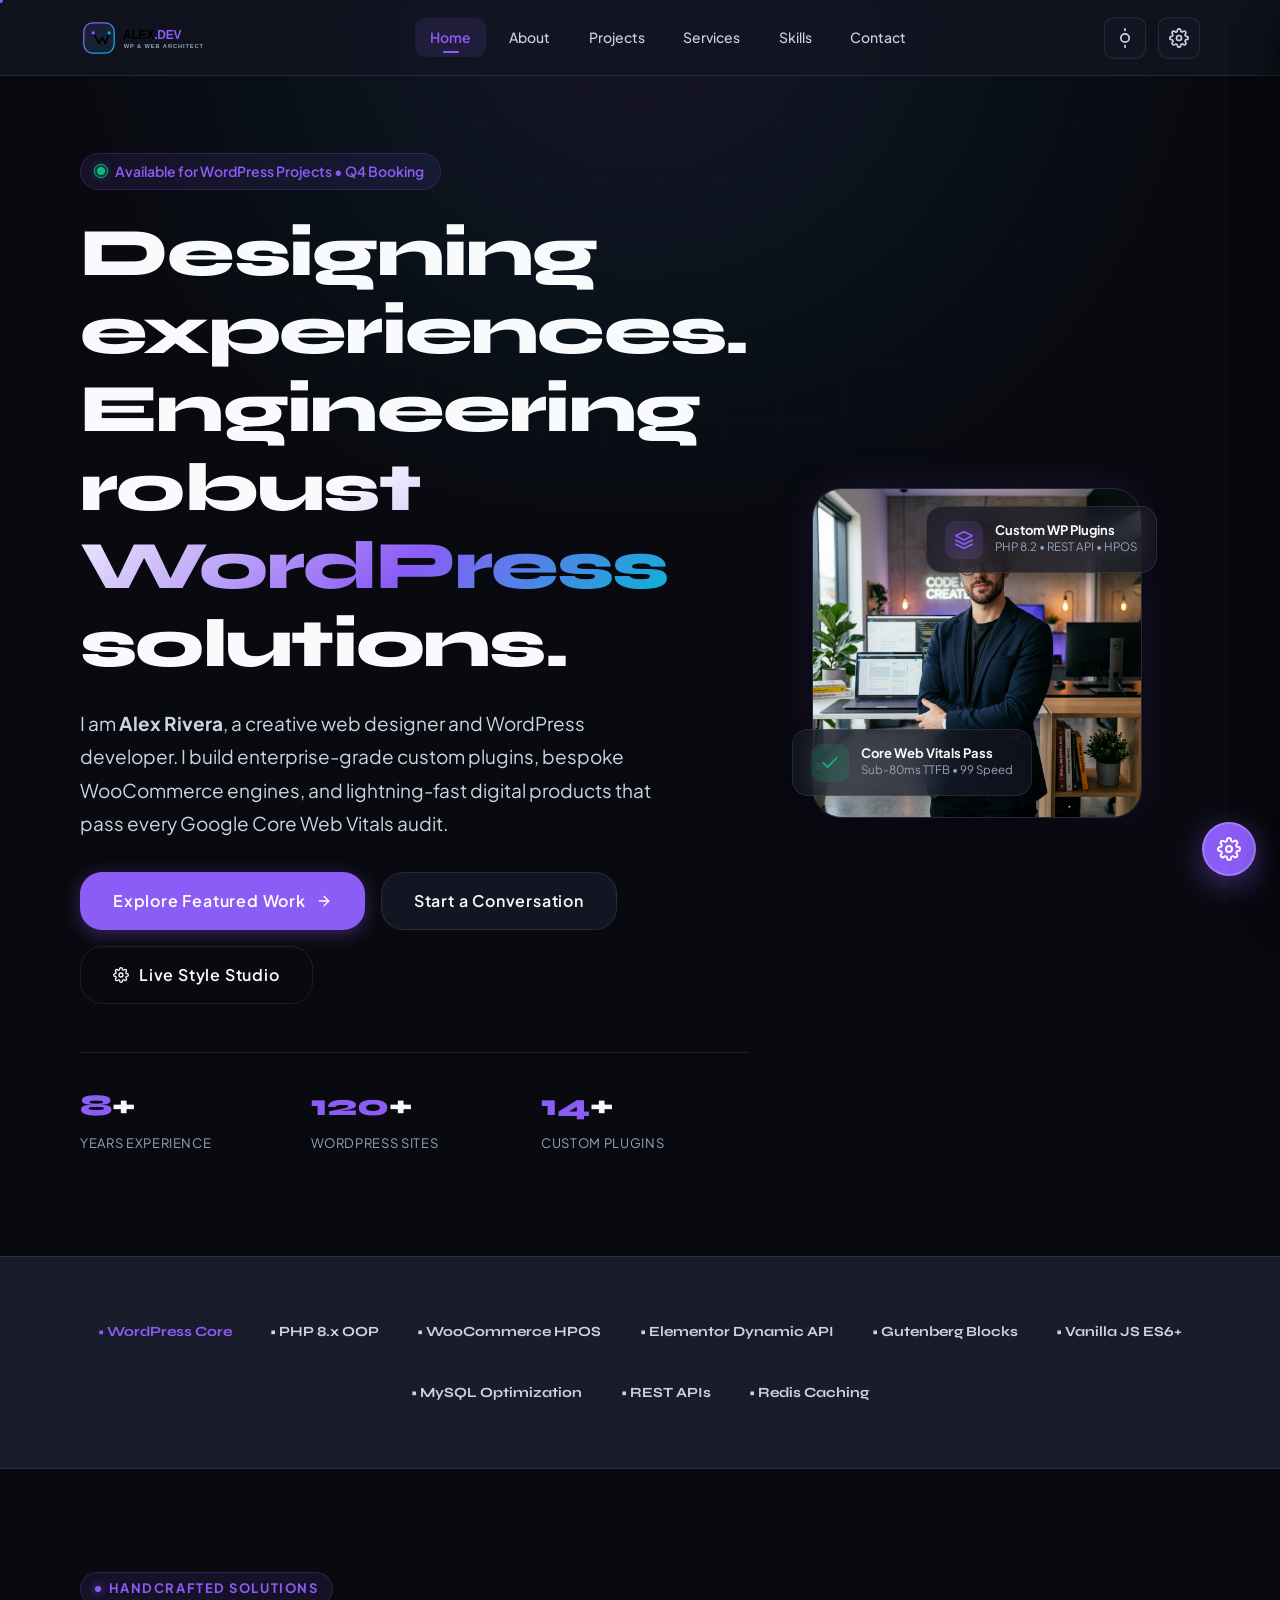
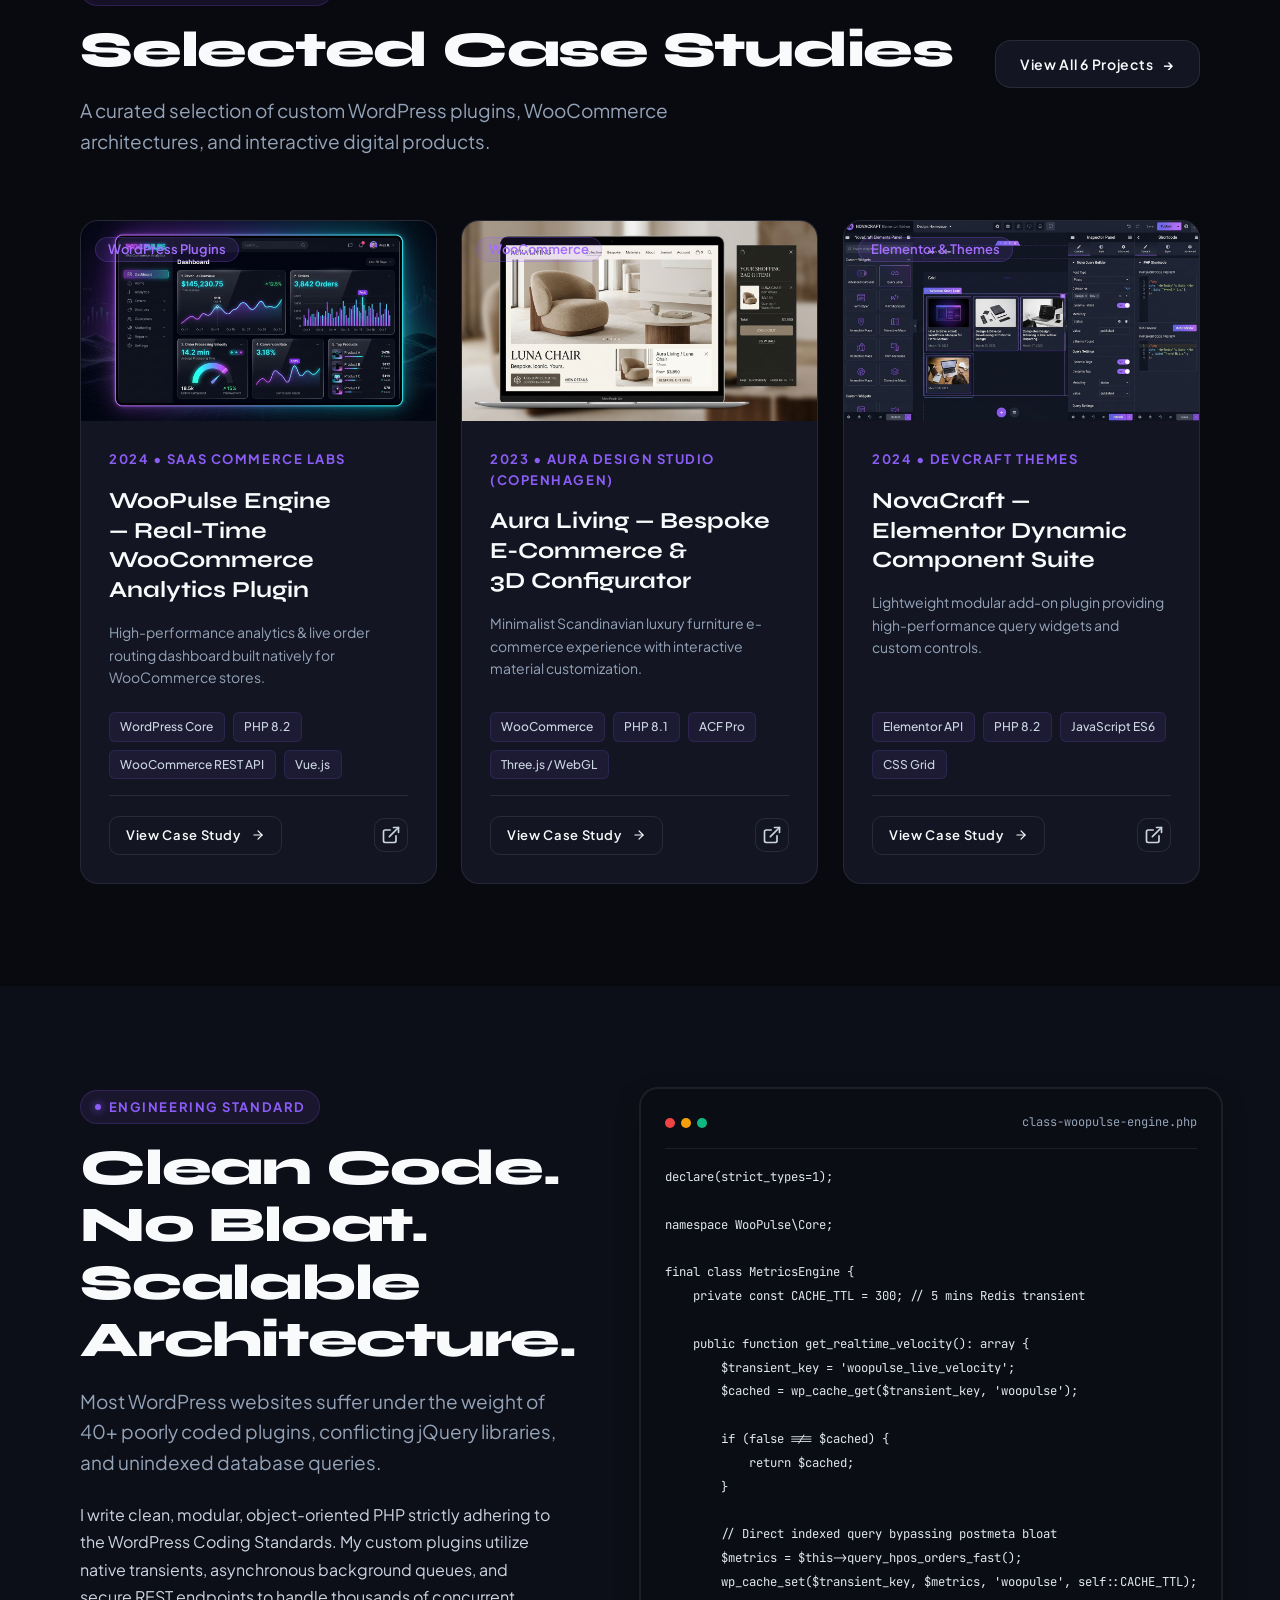
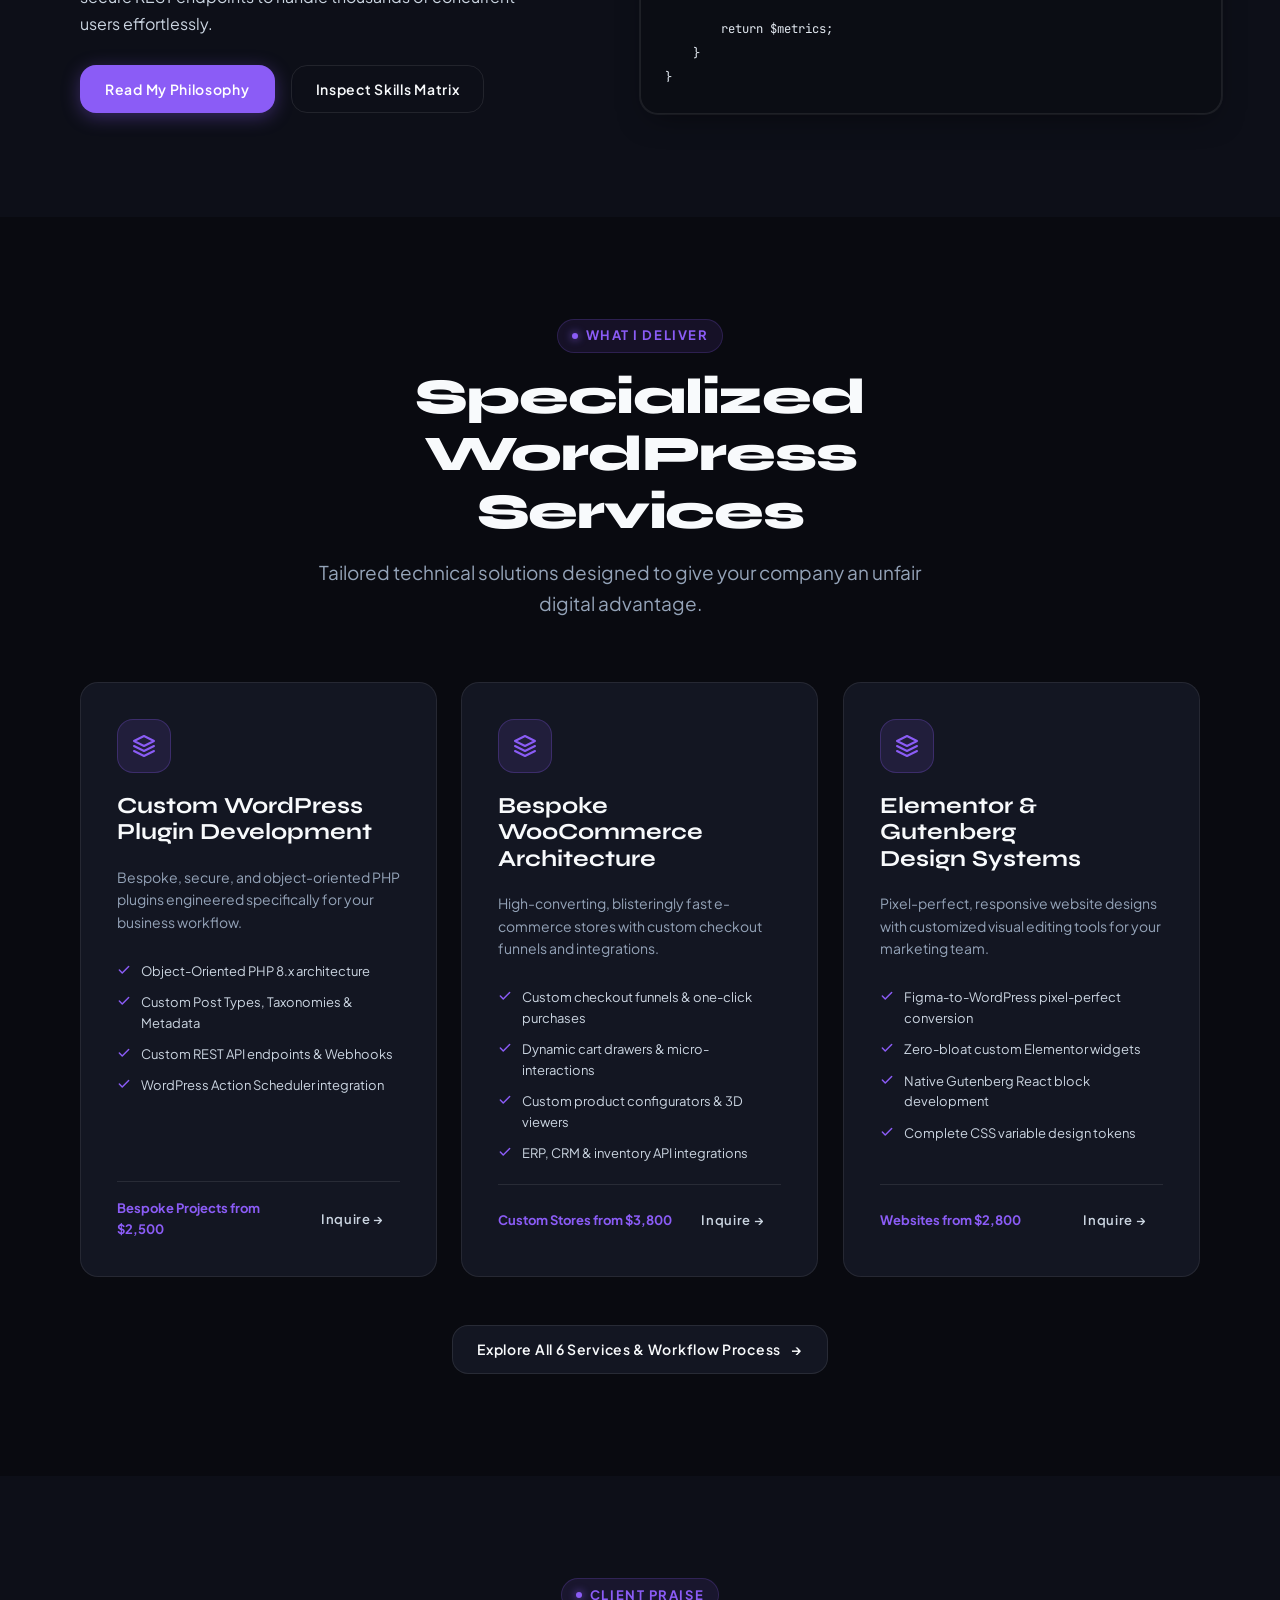
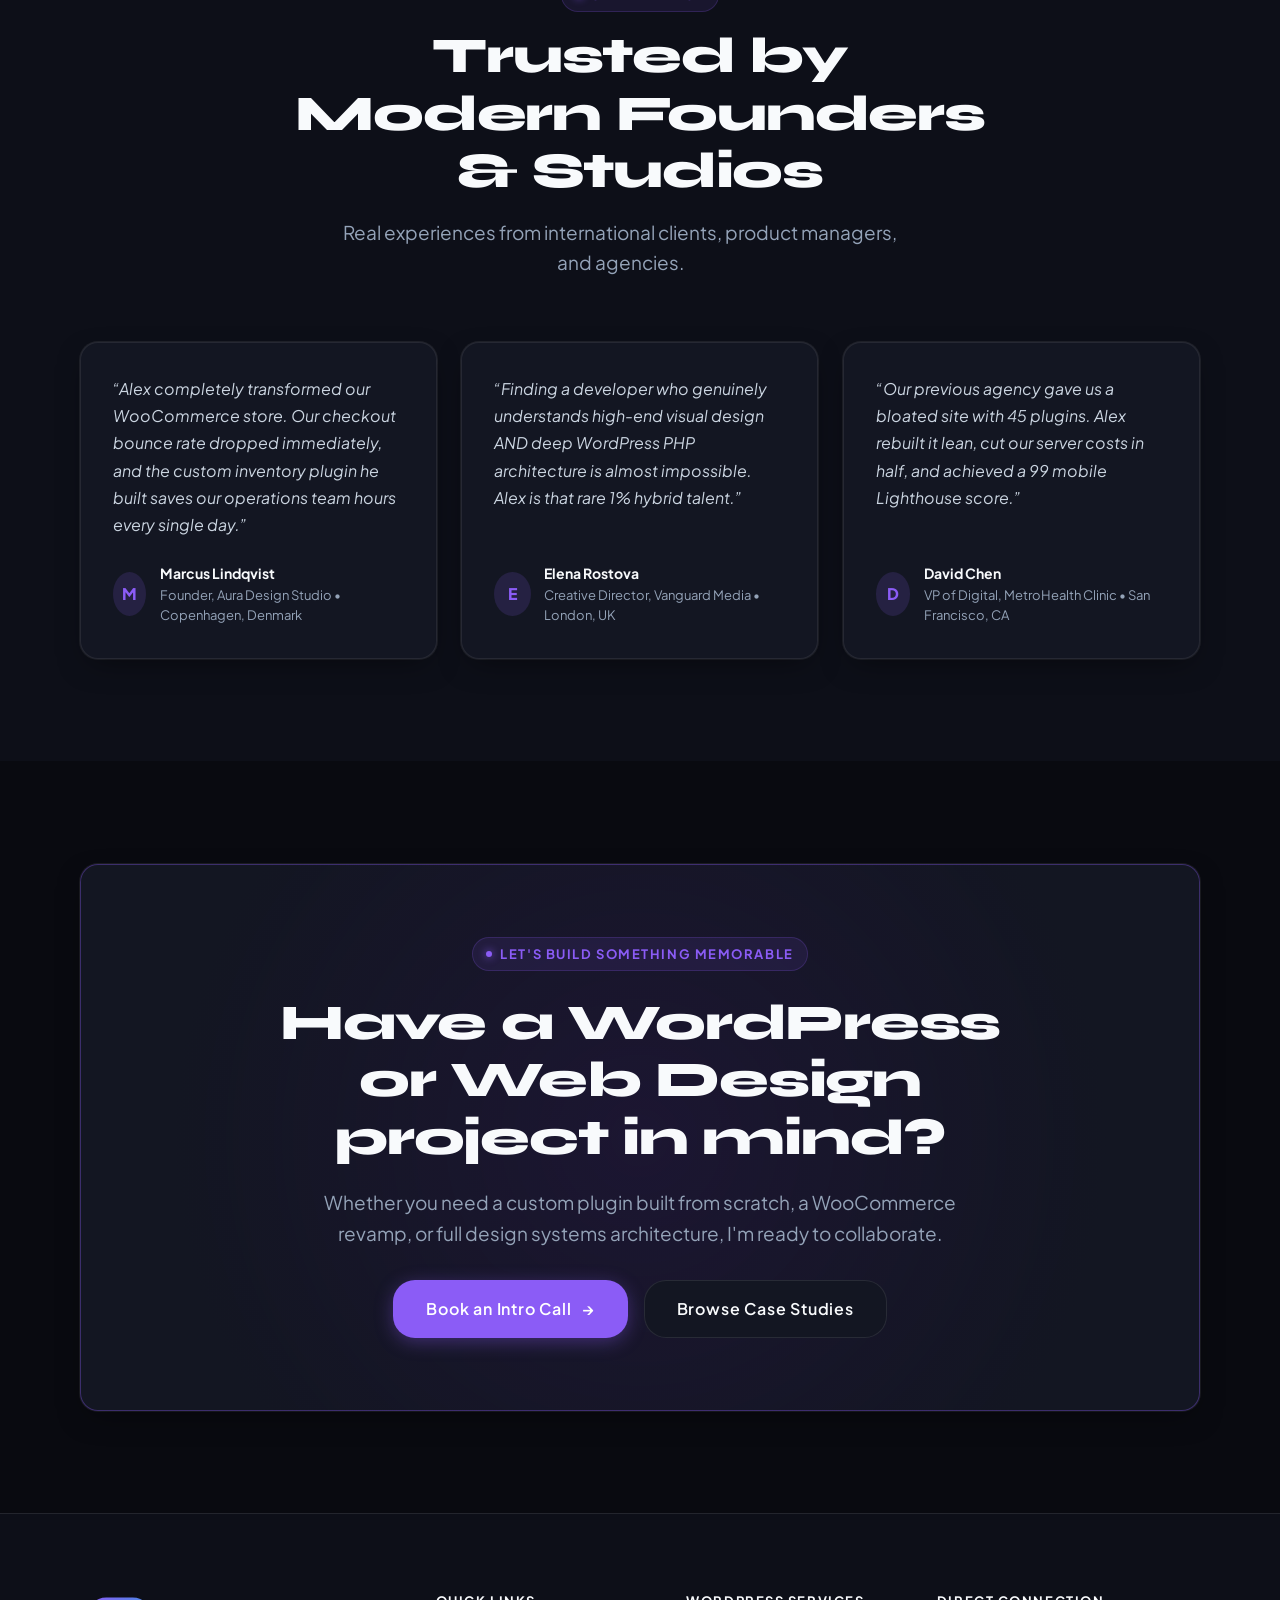
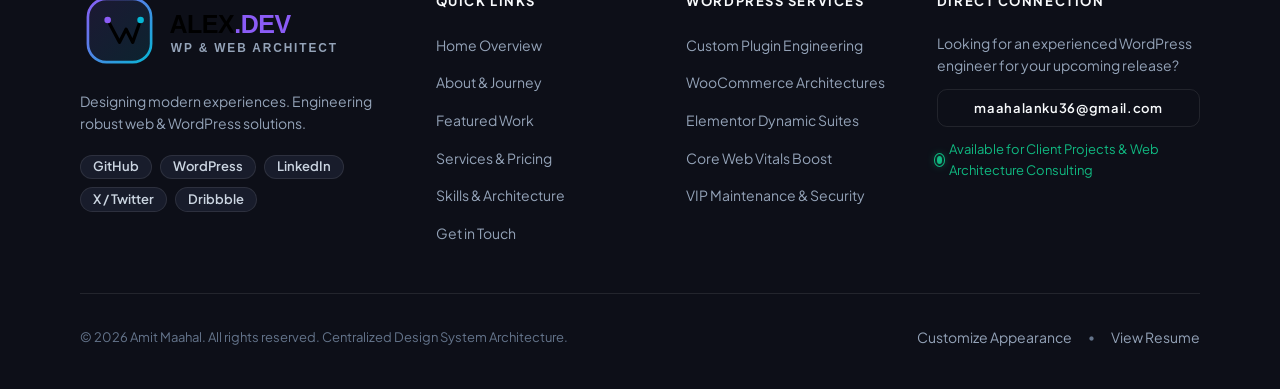
==== commit 6e733570: "first commit" ====
--- a/index.html
+++ b/index.html
@@ -30,12 +30,12 @@
 
   <link rel="icon" type="image/svg+xml" href="assets/images/logo.svg">
 
-  <!-- Fast Theme & Color Initializer (Zero FOUC) -->
+  <!-- Early Theme & Style Initializer (Zero FOUC) -->
   <script src="js/config.js"></script>
   <script src="js/theme-manager.js"></script>
   <script src="js/color-manager.js"></script>
 </head>
-<body>
+<body class="page-home">
 
   <!-- Ambient Visual Canvas Background -->
   <div class="site-bg-wrapper" aria-hidden="true">
@@ -44,8 +44,62 @@
     <div class="bg-noise-overlay"></div>
   </div>
 
-  <!-- Shared Header Hook -->
-  <header id="site-header"></header>
+  <!-- Shared Header -->
+  <header id="site-header" class="site-header">
+    <div class="container header-inner">
+      <a href="index.html" class="brand-link" aria-label="Alex Rivera Portfolio Home">
+        <img src="assets/images/logo.svg" alt="Alex Rivera Monogram Logo" class="logo-img" width="140" height="36" />
+      </a>
+
+      <nav class="nav-links" aria-label="Main Navigation">
+        <a href="index.html" class="nav-link active">Home</a>
+        <a href="about.html" class="nav-link">About</a>
+        <a href="projects.html" class="nav-link">Projects</a>
+        <a href="services.html" class="nav-link">Services</a>
+        <a href="skills.html" class="nav-link">Skills</a>
+        <a href="contact.html" class="nav-link">Contact</a>
+      </nav>
+
+      <div class="nav-actions">
+        <!-- Theme Toggle -->
+        <button class="icon-btn theme-toggle-btn" aria-label="Toggle Dark/Light Mode" id="header-theme-toggle" title="Toggle Dark/Light Mode">
+          <svg xmlns="http://www.w3.org/2000/svg" width="20" height="20" viewBox="0 0 24 24" fill="none" stroke="currentColor" stroke-width="2" stroke-linecap="round" stroke-linejoin="round">
+            <circle cx="12" cy="12" r="5"></circle>
+            <line x1="12" y1="1" x2="12" y2="3"></line>
+            <line x1="12" y1="21" x2="12" y2="23"></line>
+            <line x1="4.22" y1="4.22" x2="5.64" y2="5.64"></line>
+            <line x1="18.36" y1="18.36" x2="19.78" y2="19.78"></line>
+            <line x1="1" y1="12" x2="3" y2="12"></line>
+            <line x1="21" y1="12" x2="23" y2="12"></line>
+            <line x1="4.22" y1="19.78" x2="5.64" y2="18.36"></line>
+            <line x1="18.36" y1="5.64" x2="19.78" y2="4.22"></line>
+          </svg>
+        </button>
+
+        <!-- Customization Panel Trigger -->
+        <button class="icon-btn nav-customize-trigger" aria-label="Open Design System Customizer" title="Customize Design System">
+          <svg xmlns="http://www.w3.org/2000/svg" width="20" height="20" viewBox="0 0 24 24" fill="none" stroke="currentColor" stroke-width="2" stroke-linecap="round" stroke-linejoin="round">
+            <circle cx="12" cy="12" r="3"></circle>
+            <path d="M19.4 15a1.65 1.65 0 0 0 .33 1.82l.06.06a2 2 0 0 1 0 2.83 2 2 0 0 1-2.83 0l-.06-.06a1.65 1.65 0 0 0-1.82-.33 1.65 1.65 0 0 0-1 1.51V21a2 2 0 0 1-2 2 2 2 0 0 1-2-2v-.09A1.65 1.65 0 0 0 9 19.4a1.65 1.65 0 0 0-1.82.33l-.06.06a2 2 0 0 1-2.83 0 2 2 0 0 1 0-2.83l.06-.06a1.65 1.65 0 0 0 .33-1.82 1.65 1.65 0 0 0-1.51-1H3a2 2 0 0 1-2-2 2 2 0 0 1 2-2h.09A1.65 1.65 0 0 0 4.6 9a1.65 1.65 0 0 0-.33-1.82l-.06-.06a2 2 0 0 1 0-2.83 2 2 0 0 1 2.83 0l.06.06a1.65 1.65 0 0 0 1.82.33H9a1.65 1.65 0 0 0 1-1.51V3a2 2 0 0 1 2-2 2 2 0 0 1 2 2v.09a1.65 1.65 0 0 0 1 1.51 1.65 1.65 0 0 0 1.82-.33l.06-.06a2 2 0 0 1 2.83 0 2 2 0 0 1 0 2.83l-.06.06a1.65 1.65 0 0 0-.33 1.82V9a1.65 1.65 0 0 0 1.51 1H21a2 2 0 0 1 2 2 2 2 0 0 1-2 2h-.09a1.65 1.65 0 0 0-1.51 1z"></path>
+          </svg>
+        </button>
+
+        <!-- Let's Talk CTA -->
+        <a href="contact.html" class="btn btn-primary btn-sm" id="header-cta-talk">
+          <span>Let's Talk</span>
+        </a>
+
+        <!-- Mobile Hamburger Toggle -->
+        <button class="icon-btn mobile-menu-toggle" aria-label="Open Navigation Menu" id="mobile-toggle-btn">
+          <svg xmlns="http://www.w3.org/2000/svg" width="22" height="22" viewBox="0 0 24 24" fill="none" stroke="currentColor" stroke-width="2" stroke-linecap="round" stroke-linejoin="round">
+            <line x1="3" y1="12" x2="21" y2="12"></line>
+            <line x1="3" y1="6" x2="21" y2="6"></line>
+            <line x1="3" y1="18" x2="21" y2="18"></line>
+          </svg>
+        </button>
+      </div>
+    </div>
+  </header>
 
   <!-- Mobile Drawer Hook -->
   <div id="mobile-nav-container"></div>
@@ -60,22 +114,22 @@
         <div class="hero-grid">
           
           <div class="hero-content">
-            <div class="hero-greeting reveal">
+            <div class="hero-greeting">
               <span class="hero-status-pulse"></span>
               <span>Available for WordPress Projects &bull; Q4 Booking</span>
             </div>
 
-            <h1 class="hero-title reveal delay-1">
+            <h1 class="hero-title delay-1">
               Designing experiences.<br>
               Engineering <span class="gradient-text">robust WordPress</span> solutions.
             </h1>
 
-            <p class="hero-description reveal delay-2">
+            <p class="hero-description delay-2">
               I am <strong>Alex Rivera</strong>, a creative web designer and WordPress developer. 
               I build enterprise-grade custom plugins, bespoke WooCommerce engines, and lightning-fast digital products that pass every Google Core Web Vitals audit.
             </p>
 
-            <div class="hero-actions reveal delay-3">
+            <div class="hero-actions delay-3">
               <a href="projects.html" class="btn btn-primary btn-lg" id="hero-cta-projects">
                 <span>Explore Featured Work</span>
                 <span class="btn-icon-right">
@@ -97,7 +151,7 @@
               </button>
             </div>
 
-            <div class="hero-stats-row reveal delay-4">
+            <div class="hero-stats-row delay-4">
               <div class="hero-stat-item">
                 <div class="hero-stat-number"><span class="stat-counter" data-target="8">8</span>+</div>
                 <div class="hero-stat-label">Years Experience</div>
@@ -114,9 +168,9 @@
           </div>
 
           <!-- Hero Portrait Showcase -->
-          <div class="hero-visual reveal delay-2">
+          <div class="hero-visual delay-2">
             <div class="hero-portrait-card">
-              <img src="assets/images/profile/profile.webp" alt="Alex Rivera - Senior Web Designer &amp; WordPress Developer" width="440" height="440" priority="high">
+              <img src="assets/images/profile/profile.webp" alt="Alex Rivera - Senior Web Designer &amp; WordPress Developer" width="440" height="440">
             </div>
 
             <!-- Floating Micro-Badges -->
@@ -190,8 +244,97 @@
           </div>
         </div>
 
-        <!-- Rendered dynamically by main.js from PORTFOLIO_DATA -->
-        <div class="grid grid-3" id="home-featured-projects"></div>
+        <!-- Pre-rendered Featured Projects -->
+        <div class="grid grid-3" id="home-featured-projects">
+          
+          <!-- Card 1: WooPulse -->
+          <article class="project-card reveal is-visible" data-category="plugins">
+            <div class="project-thumb-wrap">
+              <img src="assets/images/projects/woopulse.webp" alt="WooPulse Engine" class="project-thumb-img" width="600" height="338" />
+              <div class="project-badge-overlay">
+                <span class="badge badge-primary">WordPress Plugins</span>
+              </div>
+            </div>
+            <div class="project-body">
+              <div class="project-category">2024 &bull; SaaS Commerce Labs</div>
+              <h3 class="project-title">
+                <a href="project-details.html?id=woopulse-engine">WooPulse Engine — Real-Time WooCommerce Analytics</a>
+              </h3>
+              <p class="project-desc">High-performance analytics &amp; live order routing dashboard built natively for WooCommerce stores.</p>
+              <div class="project-tech-stack">
+                <span class="tech-chip">WordPress Core</span>
+                <span class="tech-chip">PHP 8.2</span>
+                <span class="tech-chip">WooCommerce REST API</span>
+                <span class="tech-chip">Vue.js</span>
+              </div>
+              <div class="project-footer">
+                <a href="project-details.html?id=woopulse-engine" class="btn btn-outline btn-sm">
+                  <span>View Case Study</span>
+                  <span class="btn-icon-right">&rarr;</span>
+                </a>
+              </div>
+            </div>
+          </article>
+
+          <!-- Card 2: Aura Living -->
+          <article class="project-card reveal is-visible" data-category="woocommerce">
+            <div class="project-thumb-wrap">
+              <img src="assets/images/projects/aura-living.webp" alt="Aura Living Store" class="project-thumb-img" width="600" height="338" />
+              <div class="project-badge-overlay">
+                <span class="badge badge-primary">WooCommerce</span>
+              </div>
+            </div>
+            <div class="project-body">
+              <div class="project-category">2023 &bull; Aura Design Studio</div>
+              <h3 class="project-title">
+                <a href="project-details.html?id=aura-living">Aura Living — Bespoke E-Commerce &amp; 3D Configurator</a>
+              </h3>
+              <p class="project-desc">Minimalist Scandinavian luxury furniture e-commerce experience with interactive material customization.</p>
+              <div class="project-tech-stack">
+                <span class="tech-chip">WooCommerce</span>
+                <span class="tech-chip">PHP 8.1</span>
+                <span class="tech-chip">Three.js / WebGL</span>
+                <span class="tech-chip">ACF Pro</span>
+              </div>
+              <div class="project-footer">
+                <a href="project-details.html?id=aura-living" class="btn btn-outline btn-sm">
+                  <span>View Case Study</span>
+                  <span class="btn-icon-right">&rarr;</span>
+                </a>
+              </div>
+            </div>
+          </article>
+
+          <!-- Card 3: NovaCraft Elementor -->
+          <article class="project-card reveal is-visible" data-category="elementor">
+            <div class="project-thumb-wrap">
+              <img src="assets/images/projects/novacraft.webp" alt="NovaCraft Elementor Suite" class="project-thumb-img" width="600" height="338" />
+              <div class="project-badge-overlay">
+                <span class="badge badge-primary">Elementor &amp; Themes</span>
+              </div>
+            </div>
+            <div class="project-body">
+              <div class="project-category">2024 &bull; DevCraft Themes</div>
+              <h3 class="project-title">
+                <a href="project-details.html?id=novacraft-elementor">NovaCraft — Elementor Dynamic Component Suite</a>
+              </h3>
+              <p class="project-desc">Lightweight modular add-on plugin providing high-performance query widgets and custom controls.</p>
+              <div class="project-tech-stack">
+                <span class="tech-chip">Elementor API</span>
+                <span class="tech-chip">PHP 8.2</span>
+                <span class="tech-chip">JavaScript ES6</span>
+                <span class="tech-chip">CSS Grid</span>
+              </div>
+              <div class="project-footer">
+                <a href="project-details.html?id=novacraft-elementor" class="btn btn-outline btn-sm">
+                  <span>View Case Study</span>
+                  <span class="btn-icon-right">&rarr;</span>
+                </a>
+              </div>
+            </div>
+          </article>
+
+        </div>
       </div>
     </section>
 
@@ -201,7 +344,7 @@
     <section class="section" style="background: var(--color-bg-alt);" aria-label="Engineering Philosophy">
       <div class="container">
         <div class="grid grid-2" style="align-items: center; gap: clamp(2rem, 5vw, 4rem);">
-          <div class="reveal">
+          <div class="reveal is-visible">
             <div class="section-tag">
               <span class="section-tag-dot"></span>
               <span>Engineering Standard</span>
@@ -219,7 +362,7 @@
             </div>
           </div>
 
-          <div class="reveal delay-2">
+          <div class="reveal is-visible delay-2">
             <div class="card" style="padding: 1.5rem; background: var(--color-code-bg); border-color: var(--color-code-border);">
               <div style="display: flex; align-items: center; justify-content: space-between; padding-bottom: 1rem; border-bottom: 1px solid var(--color-code-border); margin-bottom: 1rem;">
                 <div style="display: flex; gap: 6px;">
@@ -271,7 +414,90 @@
           <p class="section-subtitle">Tailored technical solutions designed to give your company an unfair digital advantage.</p>
         </div>
 
-        <div class="grid grid-3" id="home-services-grid"></div>
+        <div class="grid grid-3" id="home-services-grid">
+          
+          <!-- Service 1 -->
+          <div class="service-card reveal is-visible">
+            <div class="service-icon-box">
+              <svg xmlns="http://www.w3.org/2000/svg" width="24" height="24" viewBox="0 0 24 24" fill="none" stroke="currentColor" stroke-width="2" stroke-linecap="round" stroke-linejoin="round"><polygon points="12 2 2 7 12 12 22 7 12 2"></polygon><polyline points="2 17 12 22 22 17"></polyline><polyline points="2 12 12 17 22 12"></polyline></svg>
+            </div>
+            <h3 class="service-title">Custom WordPress Plugin Development</h3>
+            <p class="service-desc">Bespoke, secure, and object-oriented PHP plugins engineered specifically for your business workflow.</p>
+            <ul class="service-features-list">
+              <li class="service-feature-item">
+                <svg xmlns="http://www.w3.org/2000/svg" width="14" height="14" viewBox="0 0 24 24" fill="none" stroke="currentColor" stroke-width="2.5" stroke-linecap="round" stroke-linejoin="round"><polyline points="20 6 9 17 4 12"></polyline></svg>
+                <span>Object-Oriented PHP 8.x architecture</span>
+              </li>
+              <li class="service-feature-item">
+                <svg xmlns="http://www.w3.org/2000/svg" width="14" height="14" viewBox="0 0 24 24" fill="none" stroke="currentColor" stroke-width="2.5" stroke-linecap="round" stroke-linejoin="round"><polyline points="20 6 9 17 4 12"></polyline></svg>
+                <span>Custom REST API endpoints &amp; Webhooks</span>
+              </li>
+              <li class="service-feature-item">
+                <svg xmlns="http://www.w3.org/2000/svg" width="14" height="14" viewBox="0 0 24 24" fill="none" stroke="currentColor" stroke-width="2.5" stroke-linecap="round" stroke-linejoin="round"><polyline points="20 6 9 17 4 12"></polyline></svg>
+                <span>WordPress Action Scheduler integration</span>
+              </li>
+            </ul>
+            <div style="margin-top: auto; padding-top: 1rem; border-top: 1px solid var(--color-border); display: flex; align-items: center; justify-content: space-between;">
+              <span style="font-size: var(--font-size-xs); color: var(--color-primary); font-weight: 700;">From $2,500</span>
+              <a href="contact.html?service=Custom%20Plugin" class="btn btn-ghost btn-sm">Inquire &rarr;</a>
+            </div>
+          </div>
+
+          <!-- Service 2 -->
+          <div class="service-card reveal is-visible">
+            <div class="service-icon-box">
+              <svg xmlns="http://www.w3.org/2000/svg" width="24" height="24" viewBox="0 0 24 24" fill="none" stroke="currentColor" stroke-width="2" stroke-linecap="round" stroke-linejoin="round"><circle cx="9" cy="21" r="1"></circle><circle cx="20" cy="21" r="1"></circle><path d="M1 1h4l2.68 13.39a2 2 0 0 0 2 1.61h9.72a2 2 0 0 0 2-1.61L23 6H6"></path></svg>
+            </div>
+            <h3 class="service-title">Bespoke WooCommerce Architecture</h3>
+            <p class="service-desc">High-converting, blisteringly fast e-commerce stores with custom checkout funnels and integrations.</p>
+            <ul class="service-features-list">
+              <li class="service-feature-item">
+                <svg xmlns="http://www.w3.org/2000/svg" width="14" height="14" viewBox="0 0 24 24" fill="none" stroke="currentColor" stroke-width="2.5" stroke-linecap="round" stroke-linejoin="round"><polyline points="20 6 9 17 4 12"></polyline></svg>
+                <span>Custom checkout funnels &amp; 1-click buy</span>
+              </li>
+              <li class="service-feature-item">
+                <svg xmlns="http://www.w3.org/2000/svg" width="14" height="14" viewBox="0 0 24 24" fill="none" stroke="currentColor" stroke-width="2.5" stroke-linecap="round" stroke-linejoin="round"><polyline points="20 6 9 17 4 12"></polyline></svg>
+                <span>Dynamic cart drawers &amp; micro-interactions</span>
+              </li>
+              <li class="service-feature-item">
+                <svg xmlns="http://www.w3.org/2000/svg" width="14" height="14" viewBox="0 0 24 24" fill="none" stroke="currentColor" stroke-width="2.5" stroke-linecap="round" stroke-linejoin="round"><polyline points="20 6 9 17 4 12"></polyline></svg>
+                <span>High-Performance Order Storage (HPOS)</span>
+              </li>
+            </ul>
+            <div style="margin-top: auto; padding-top: 1rem; border-top: 1px solid var(--color-border); display: flex; align-items: center; justify-content: space-between;">
+              <span style="font-size: var(--font-size-xs); color: var(--color-primary); font-weight: 700;">From $3,800</span>
+              <a href="contact.html?service=WooCommerce" class="btn btn-ghost btn-sm">Inquire &rarr;</a>
+            </div>
+          </div>
+
+          <!-- Service 3 -->
+          <div class="service-card reveal is-visible">
+            <div class="service-icon-box">
+              <svg xmlns="http://www.w3.org/2000/svg" width="24" height="24" viewBox="0 0 24 24" fill="none" stroke="currentColor" stroke-width="2" stroke-linecap="round" stroke-linejoin="round"><polygon points="13 2 3 14 12 14 11 22 21 10 12 10 13 2"></polygon></svg>
+            </div>
+            <h3 class="service-title">Speed, Core Web Vitals &amp; Performance</h3>
+            <p class="service-desc">Transform sluggish WordPress sites into lightning-fast experiences that pass all Google Core Web Vitals.</p>
+            <ul class="service-features-list">
+              <li class="service-feature-item">
+                <svg xmlns="http://www.w3.org/2000/svg" width="14" height="14" viewBox="0 0 24 24" fill="none" stroke="currentColor" stroke-width="2.5" stroke-linecap="round" stroke-linejoin="round"><polyline points="20 6 9 17 4 12"></polyline></svg>
+                <span>Database query auditing &amp; indexing</span>
+              </li>
+              <li class="service-feature-item">
+                <svg xmlns="http://www.w3.org/2000/svg" width="14" height="14" viewBox="0 0 24 24" fill="none" stroke="currentColor" stroke-width="2.5" stroke-linecap="round" stroke-linejoin="round"><polyline points="20 6 9 17 4 12"></polyline></svg>
+                <span>Asset minification &amp; unused CSS removal</span>
+              </li>
+              <li class="service-feature-item">
+                <svg xmlns="http://www.w3.org/2000/svg" width="14" height="14" viewBox="0 0 24 24" fill="none" stroke="currentColor" stroke-width="2.5" stroke-linecap="round" stroke-linejoin="round"><polyline points="20 6 9 17 4 12"></polyline></svg>
+                <span>Redis Object Caching &amp; CDN setup</span>
+              </li>
+            </ul>
+            <div style="margin-top: auto; padding-top: 1rem; border-top: 1px solid var(--color-border); display: flex; align-items: center; justify-content: space-between;">
+              <span style="font-size: var(--font-size-xs); color: var(--color-primary); font-weight: 700;">From $1,200</span>
+              <a href="contact.html?service=Speed%20Audit" class="btn btn-ghost btn-sm">Inquire &rarr;</a>
+            </div>
+          </div>
+
+        </div>
 
         <div style="text-align: center; margin-top: 3rem;">
           <a href="services.html" class="btn btn-secondary">
@@ -296,7 +522,54 @@
           <p class="section-subtitle">Real experiences from international clients, product managers, and agencies.</p>
         </div>
 
-        <div class="grid grid-3" id="home-testimonials-grid"></div>
+        <div class="grid grid-3" id="home-testimonials-grid">
+          
+          <div class="card reveal is-visible" style="padding: 2rem; display: flex; flex-direction: column; justify-content: space-between;">
+            <p style="font-size: var(--font-size-md); font-style: italic; color: var(--color-text-secondary); line-height: 1.7; margin-bottom: 1.5rem;">
+              &ldquo;Alex completely transformed our WooCommerce store. Our checkout bounce rate dropped immediately, and the custom inventory plugin he built saves our operations team hours every single day.&rdquo;
+            </p>
+            <div style="display: flex; align-items: center; gap: 0.85rem;">
+              <div style="width: 44px; height: 44px; border-radius: 50%; background: rgba(var(--color-primary-rgb), 0.15); display: flex; align-items: center; justify-content: center; font-weight: 800; color: var(--color-primary);">
+                M
+              </div>
+              <div>
+                <div style="font-weight: 700; color: var(--color-text); font-size: var(--font-size-sm);">Marcus Lindqvist</div>
+                <div style="font-size: var(--font-size-xs); color: var(--color-text-muted);">Founder, Aura Design Studio &bull; Copenhagen, Denmark</div>
+              </div>
+            </div>
+          </div>
+
+          <div class="card reveal is-visible" style="padding: 2rem; display: flex; flex-direction: column; justify-content: space-between;">
+            <p style="font-size: var(--font-size-md); font-style: italic; color: var(--color-text-secondary); line-height: 1.7; margin-bottom: 1.5rem;">
+              &ldquo;Finding a developer who genuinely understands high-end visual design AND deep WordPress PHP architecture is almost impossible. Alex is that rare 1% hybrid talent.&rdquo;
+            </p>
+            <div style="display: flex; align-items: center; gap: 0.85rem;">
+              <div style="width: 44px; height: 44px; border-radius: 50%; background: rgba(var(--color-primary-rgb), 0.15); display: flex; align-items: center; justify-content: center; font-weight: 800; color: var(--color-primary);">
+                E
+              </div>
+              <div>
+                <div style="font-weight: 700; color: var(--color-text); font-size: var(--font-size-sm);">Elena Rostova</div>
+                <div style="font-size: var(--font-size-xs); color: var(--color-text-muted);">Creative Director, Vanguard Media &bull; London, UK</div>
+              </div>
+            </div>
+          </div>
+
+          <div class="card reveal is-visible" style="padding: 2rem; display: flex; flex-direction: column; justify-content: space-between;">
+            <p style="font-size: var(--font-size-md); font-style: italic; color: var(--color-text-secondary); line-height: 1.7; margin-bottom: 1.5rem;">
+              &ldquo;Our previous agency gave us a bloated site with 45 plugins. Alex rebuilt it lean, cut our server costs in half, and achieved a 99 mobile Lighthouse score.&rdquo;
+            </p>
+            <div style="display: flex; align-items: center; gap: 0.85rem;">
+              <div style="width: 44px; height: 44px; border-radius: 50%; background: rgba(var(--color-primary-rgb), 0.15); display: flex; align-items: center; justify-content: center; font-weight: 800; color: var(--color-primary);">
+                D
+              </div>
+              <div>
+                <div style="font-weight: 700; color: var(--color-text); font-size: var(--font-size-sm);">David Chen</div>
+                <div style="font-size: var(--font-size-xs); color: var(--color-text-muted);">VP of Digital, MetroHealth Clinic &bull; San Francisco, CA</div>
+              </div>
+            </div>
+          </div>
+
+        </div>
       </div>
     </section>
 
@@ -305,7 +578,7 @@
          ==================================================================== -->
     <section class="section" aria-label="Call to Action">
       <div class="container">
-        <div class="card reveal" style="padding: clamp(2.5rem, 6vw, 4.5rem); text-align: center; background: radial-gradient(circle at 50% 50%, rgba(var(--color-primary-rgb), 0.15) 0%, var(--color-surface) 75%); border-color: rgba(var(--color-primary-rgb), 0.35);">
+        <div class="card reveal is-visible" style="padding: clamp(2.5rem, 6vw, 4.5rem); text-align: center; background: radial-gradient(circle at 50% 50%, rgba(var(--color-primary-rgb), 0.15) 0%, var(--color-surface) 75%); border-color: rgba(var(--color-primary-rgb), 0.35);">
           <div class="section-tag" style="margin-bottom: 1.5rem;">
             <span class="section-tag-dot"></span>
             <span>Let's Build Something Memorable</span>
@@ -329,8 +602,75 @@
 
   </main>
 
-  <!-- Shared Footer Hook -->
-  <footer id="site-footer"></footer>
+  <!-- Shared Footer -->
+  <footer id="site-footer" class="site-footer">
+    <div class="container">
+      <div class="footer-top-grid">
+        <div class="footer-brand-col">
+          <a href="index.html" class="brand-link">
+            <img src="assets/images/logo.svg" alt="Alex Rivera Logo" height="34" />
+          </a>
+          <p class="section-subtitle" style="font-size: var(--font-size-sm); max-width: 380px;">
+            Designing modern experiences. Engineering robust WordPress solutions.
+          </p>
+          <div style="display: flex; flex-wrap: wrap; gap: 0.5rem;">
+            <a href="https://github.com" target="_blank" rel="noopener noreferrer" class="badge">GitHub</a>
+            <a href="https://profiles.wordpress.org" target="_blank" rel="noopener noreferrer" class="badge">WordPress</a>
+            <a href="https://linkedin.com" target="_blank" rel="noopener noreferrer" class="badge">LinkedIn</a>
+            <a href="https://twitter.com" target="_blank" rel="noopener noreferrer" class="badge">X / Twitter</a>
+          </div>
+        </div>
+
+        <div>
+          <div class="footer-nav-title">Quick Links</div>
+          <ul class="footer-nav-list">
+            <li><a href="index.html" class="footer-nav-link">Home Overview</a></li>
+            <li><a href="about.html" class="footer-nav-link">About &amp; Journey</a></li>
+            <li><a href="projects.html" class="footer-nav-link">Featured Work</a></li>
+            <li><a href="services.html" class="footer-nav-link">Services &amp; Pricing</a></li>
+            <li><a href="skills.html" class="footer-nav-link">Skills &amp; Architecture</a></li>
+            <li><a href="contact.html" class="footer-nav-link">Get in Touch</a></li>
+          </ul>
+        </div>
+
+        <div>
+          <div class="footer-nav-title">WordPress Services</div>
+          <ul class="footer-nav-list">
+            <li><a href="services.html" class="footer-nav-link">Custom Plugin Engineering</a></li>
+            <li><a href="services.html" class="footer-nav-link">WooCommerce Architectures</a></li>
+            <li><a href="services.html" class="footer-nav-link">Elementor Dynamic Suites</a></li>
+            <li><a href="services.html" class="footer-nav-link">Core Web Vitals Boost</a></li>
+            <li><a href="services.html" class="footer-nav-link">VIP Maintenance &amp; Security</a></li>
+          </ul>
+        </div>
+
+        <div>
+          <div class="footer-nav-title">Direct Connection</div>
+          <p class="text-muted" style="font-size: var(--font-size-sm); margin-bottom: 0.75rem;">
+            Looking for an experienced WordPress engineer for your upcoming release?
+          </p>
+          <a href="mailto:alex.rivera.dev@example.com" class="btn btn-outline btn-sm" style="width: 100%; margin-bottom: 0.75rem;">
+            alex.rivera.dev@example.com
+          </a>
+          <div style="font-size: var(--font-size-xs); color: var(--color-success); display: flex; align-items: center; gap: 0.4rem;">
+            <span class="hero-status-pulse"></span>
+            <span>Available for Q4 Client Engagements</span>
+          </div>
+        </div>
+      </div>
+
+      <div class="footer-bottom">
+        <div>
+          &copy; 2026 Alex Rivera. All rights reserved. Centralized Design System Architecture.
+        </div>
+        <div style="display: flex; gap: 1rem; align-items: center;">
+          <button class="footer-nav-link nav-customize-trigger" style="background: none; border: none; cursor: pointer;">Customize Appearance</button>
+          <span>&bull;</span>
+          <a href="assets/files/resume.html" class="footer-nav-link" target="_blank">View Resume</a>
+        </div>
+      </div>
+    </div>
+  </footer>
 
   <!-- Central Customization Hook -->
   <div id="customization-container"></div>
--- a/css/animations.css
+++ b/css/animations.css
@@ -4,17 +4,42 @@
    ========================================================================== */
 
 /* --------------------------------------------------------------------------
+   Hero Direct Entrance (Always visible immediately on page load)
+   ----------------------------------------------------------------------- */
+.hero-content > *,
+.hero-visual {
+  animation: heroEntrance 0.75s cubic-bezier(0.16, 1, 0.3, 1) both;
+}
+
+@keyframes heroEntrance {
+  0% {
+    opacity: 0;
+    transform: translateY(20px);
+  }
+  100% {
+    opacity: 1;
+    transform: translateY(0);
+  }
+}
+
+.hero-content .delay-1 { animation-delay: 80ms; }
+.hero-content .delay-2 { animation-delay: 160ms; }
+.hero-content .delay-3 { animation-delay: 240ms; }
+.hero-content .delay-4 { animation-delay: 320ms; }
+
+/* --------------------------------------------------------------------------
    Scroll Reveal System (Driven by IntersectionObserver)
    ----------------------------------------------------------------------- */
 .reveal {
   opacity: 0;
-  transform: translateY(28px);
-  transition: opacity 0.75s cubic-bezier(0.16, 1, 0.3, 1),
-              transform 0.75s cubic-bezier(0.16, 1, 0.3, 1);
+  transform: translateY(24px);
+  transition: opacity 0.65s cubic-bezier(0.16, 1, 0.3, 1),
+              transform 0.65s cubic-bezier(0.16, 1, 0.3, 1);
   will-change: opacity, transform;
 }
 
-.reveal.is-visible {
+.reveal.is-visible,
+body.all-visible .reveal {
   opacity: 1;
   transform: translateY(0);
 }
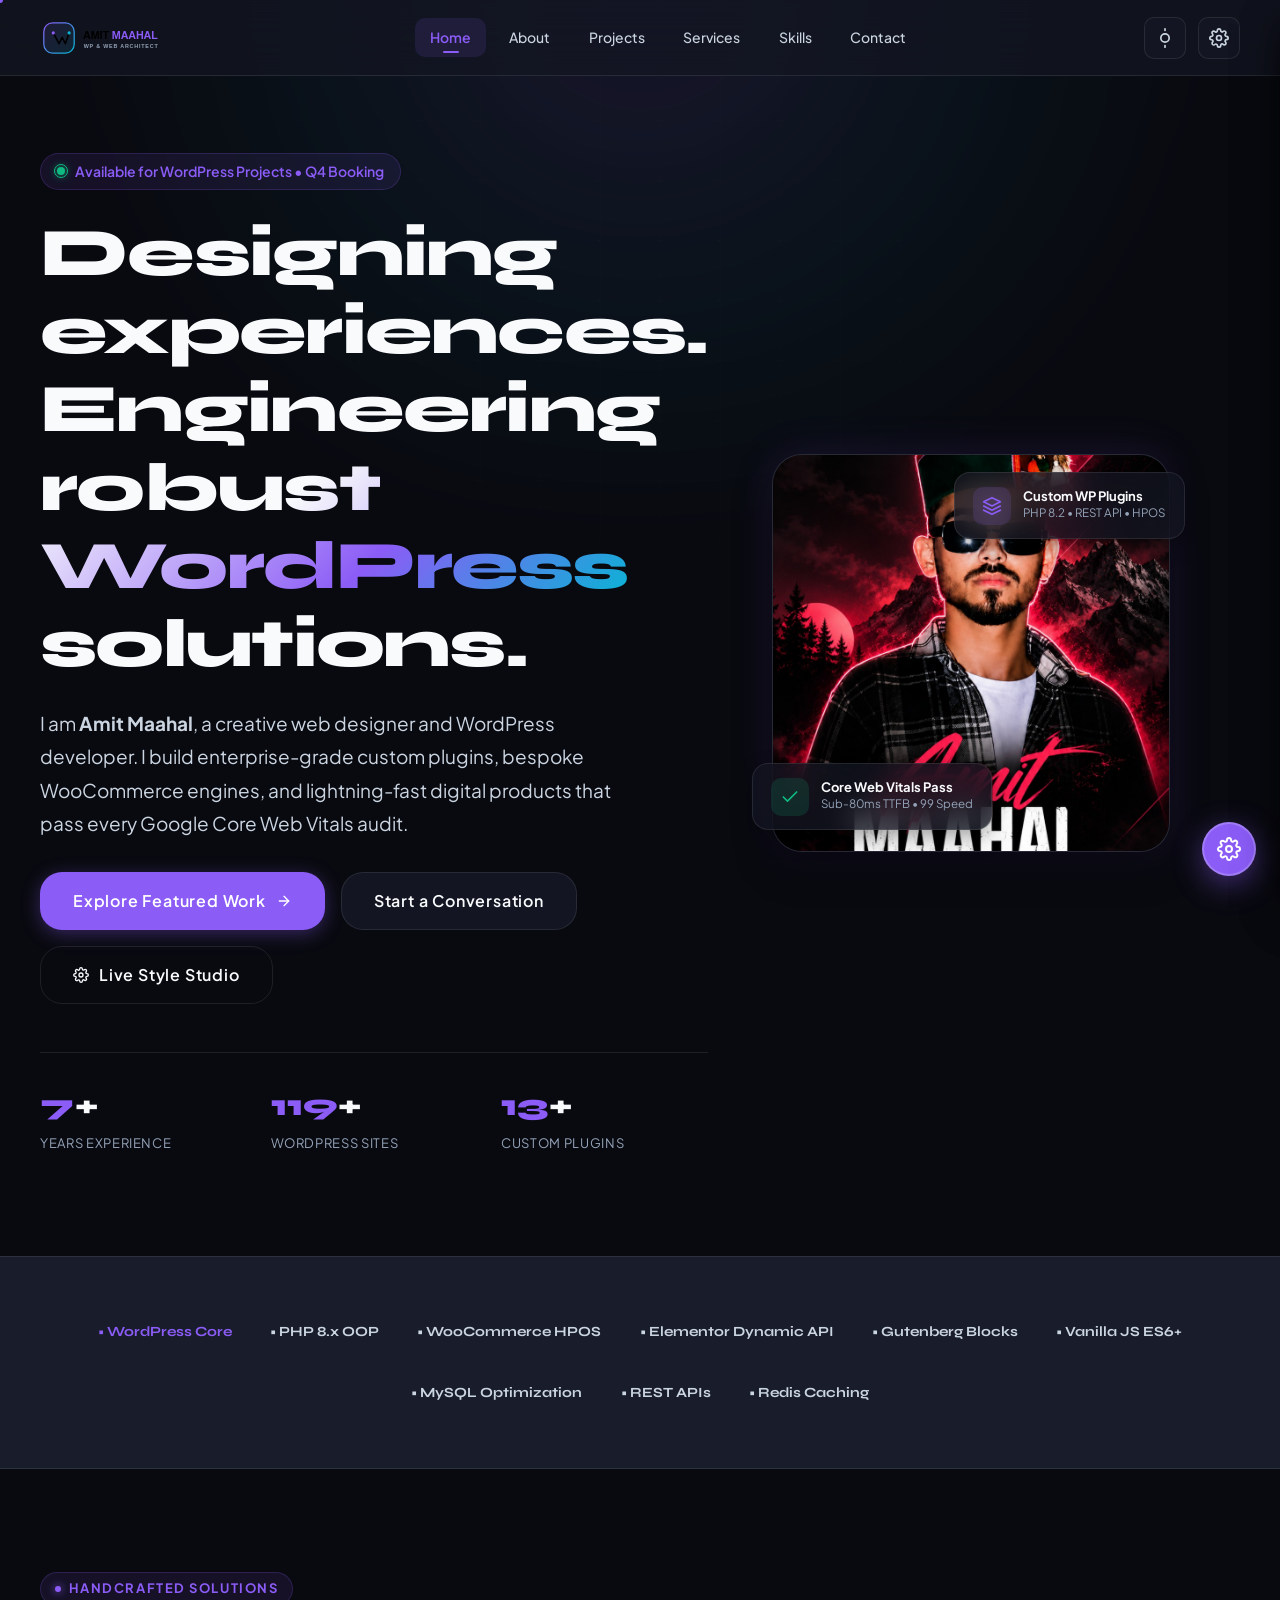
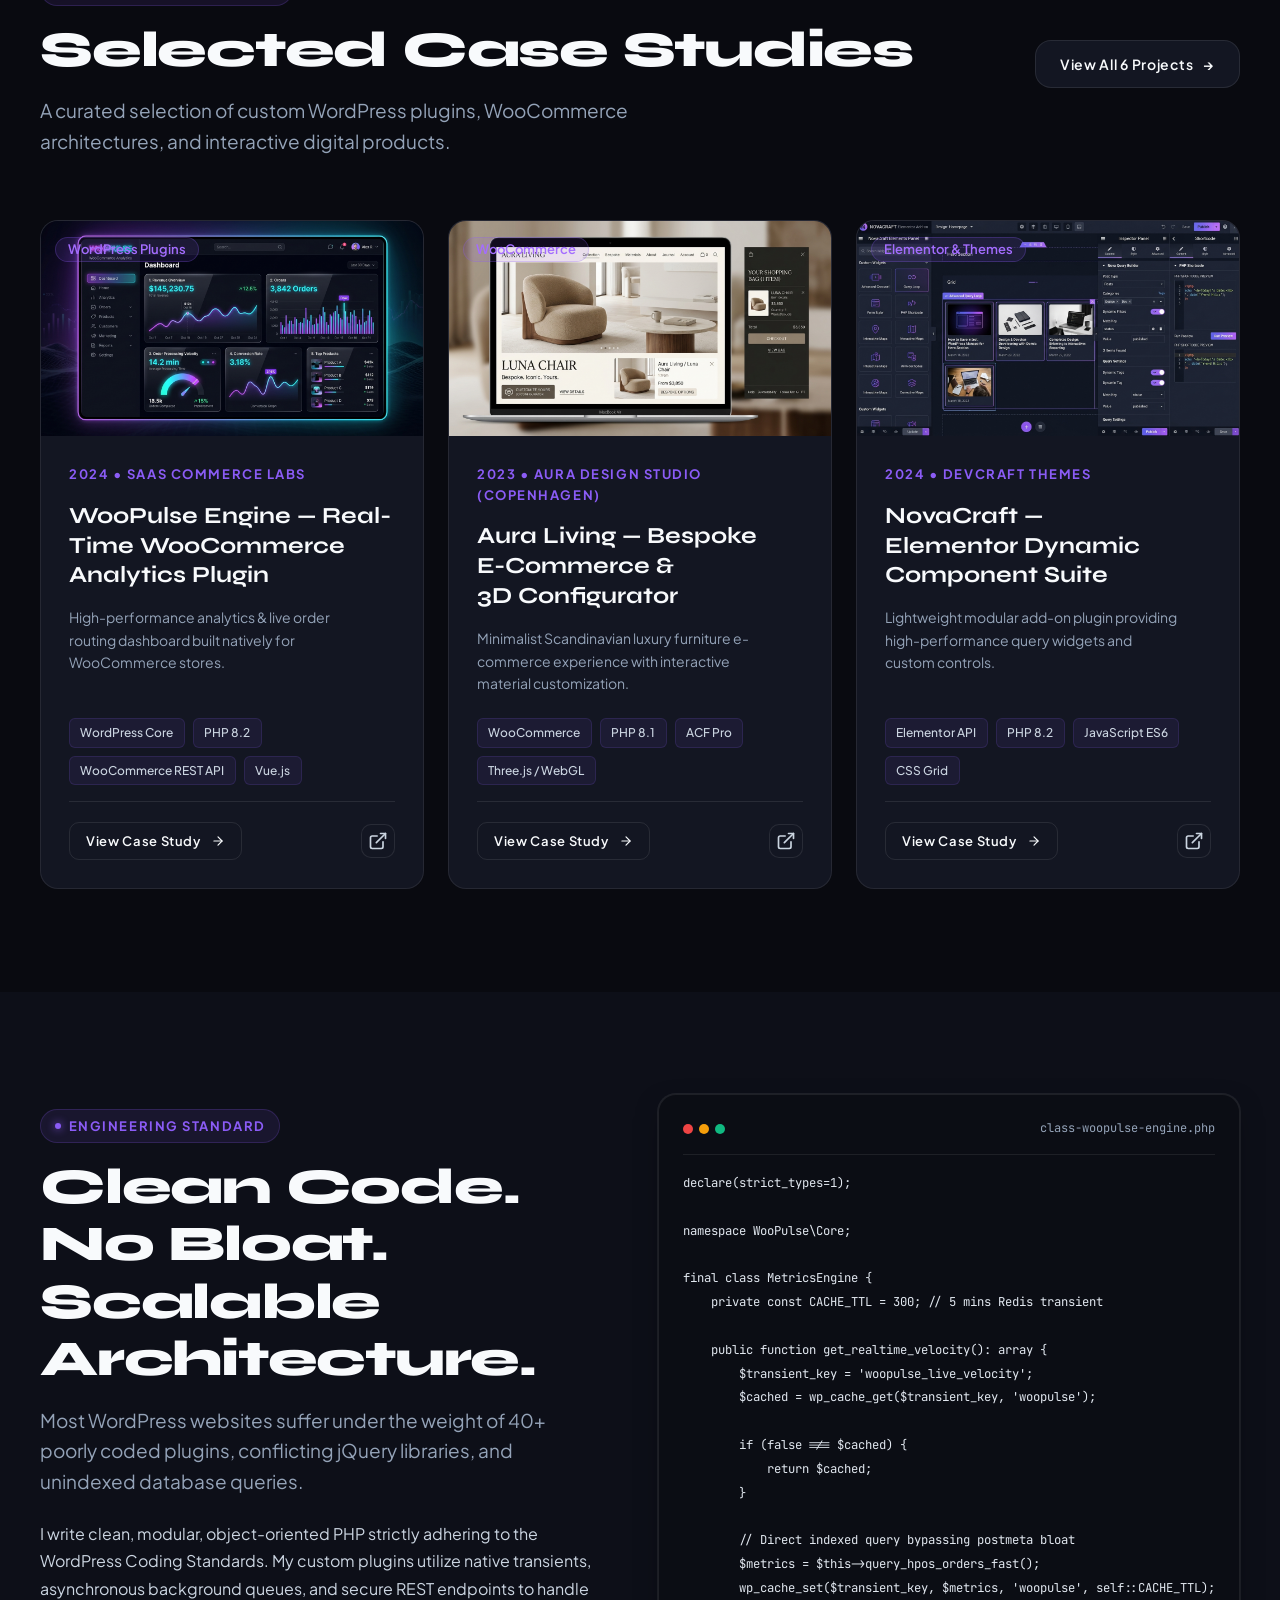
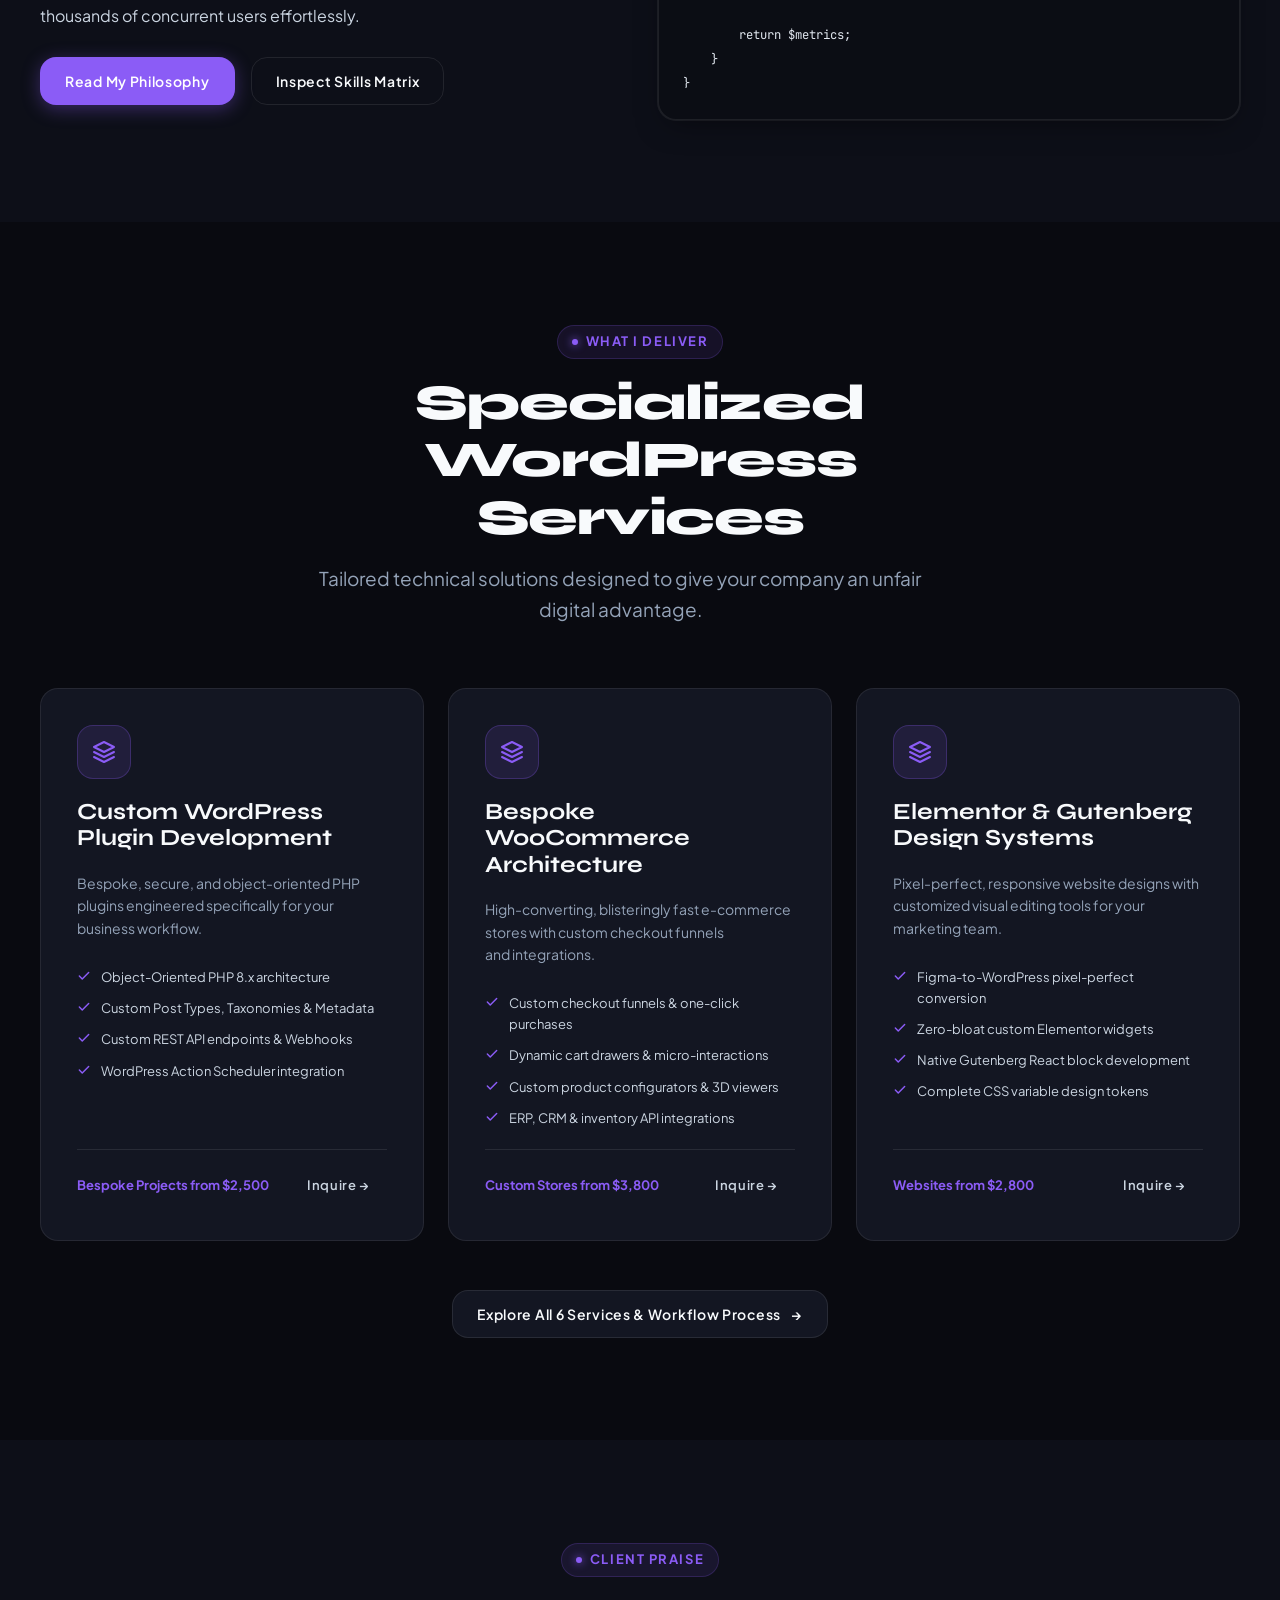
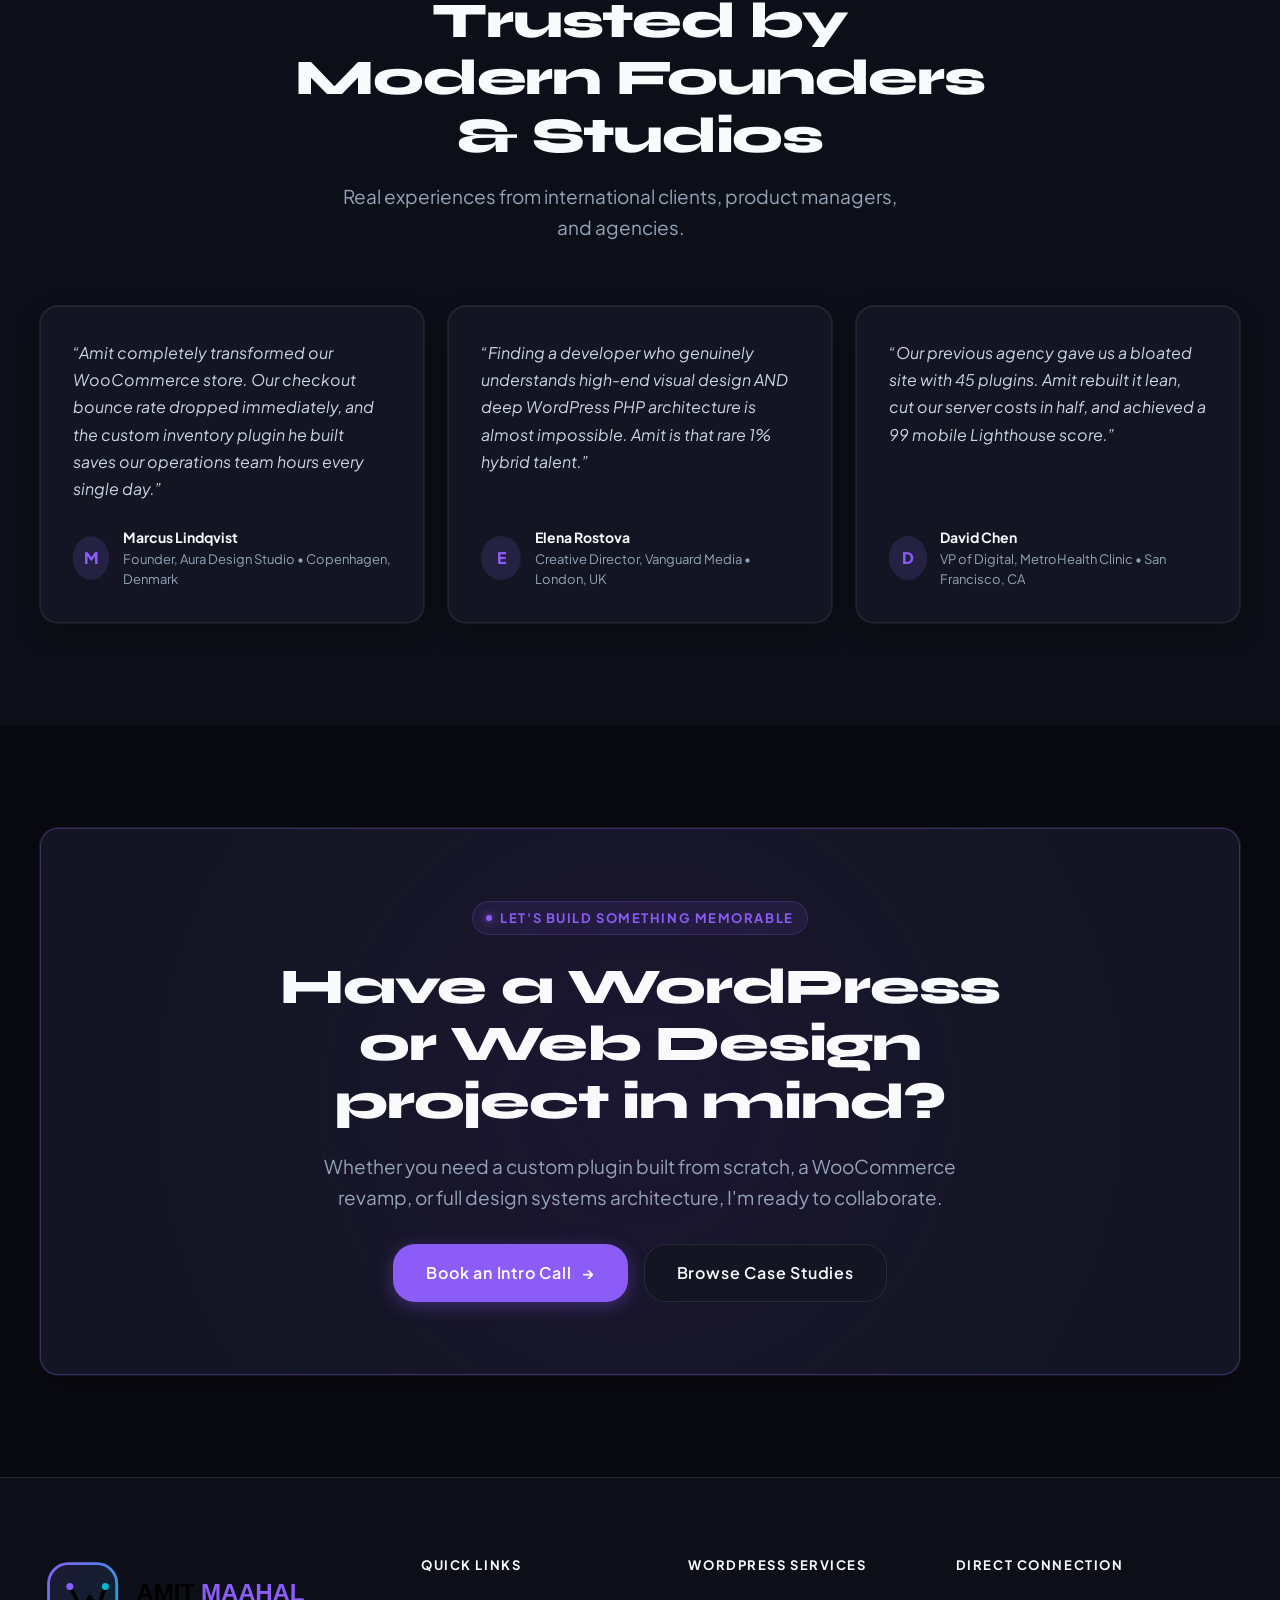
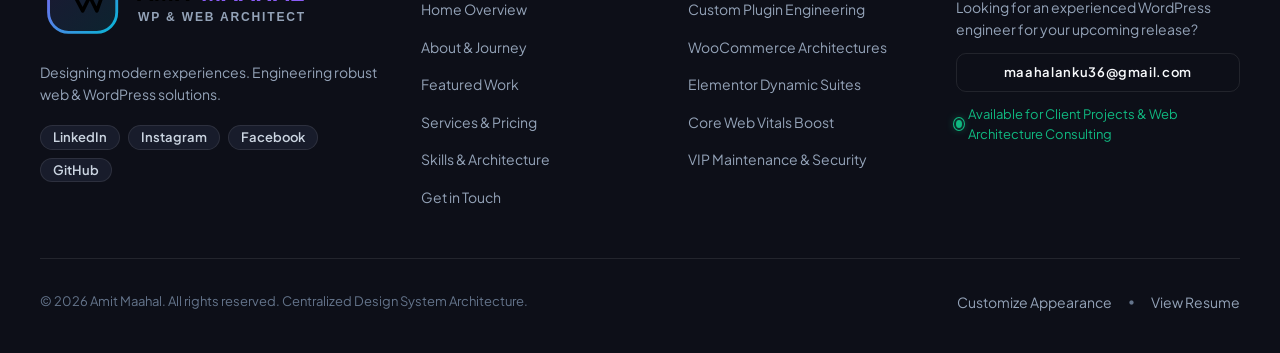
==== commit 547ff57b: "first commit" ====
--- a/index.html
+++ b/index.html
@@ -1,23 +1,29 @@
 <!DOCTYPE html>
 <html lang="en" data-theme="dark">
+
 <head>
   <meta charset="UTF-8">
   <meta name="viewport" content="width=device-width, initial-scale=1.0">
-  <title>Alex Rivera — Web Designer &amp; WordPress Developer | Design System &amp; PHP Architecture</title>
-  <meta name="description" content="Portfolio of Alex Rivera, Senior Web Designer and WordPress Developer specializing in custom WordPress plugins, bespoke WooCommerce architectures, and modern interactive frontend experiences.">
-  <meta name="keywords" content="WordPress Developer, Web Designer, WooCommerce, Custom WordPress Plugins, PHP, Frontend Engineer, Design System">
-  <meta name="author" content="Alex Rivera">
+  <title>Amit Maahal — Web Designer &amp; WordPress Developer | Design System &amp; PHP Architecture</title>
+  <meta name="description"
+    content="Portfolio of Amit Maahal, Senior Web Designer and WordPress Developer specializing in custom WordPress plugins, bespoke WooCommerce architectures, and modern interactive frontend experiences.">
+  <meta name="keywords"
+    content="Amit Maahal, WordPress Developer, Web Designer, WooCommerce, Custom WordPress Plugins, PHP, Frontend Engineer, Design System">
+  <meta name="author" content="Amit Maahal">
 
   <!-- Open Graph / Social Media -->
   <meta property="og:type" content="website">
-  <meta property="og:title" content="Alex Rivera — Web Designer &amp; WordPress Developer">
-  <meta property="og:description" content="High-performance WordPress systems, custom plugins, bespoke WooCommerce stores, and interactive design playground.">
-  <meta property="og:image" content="assets/images/profile/profile.webp">
+  <meta property="og:title" content="Amit Maahal — Web Designer &amp; WordPress Developer">
+  <meta property="og:description"
+    content="High-performance WordPress systems, custom plugins, bespoke WooCommerce stores, and interactive design playground.">
+  <meta property="og:image" content="assets/images/profile/profile.jpeg">
 
   <!-- Google Fonts Preconnect -->
   <link rel="preconnect" href="https://fonts.googleapis.com">
   <link rel="preconnect" href="https://fonts.gstatic.com" crossorigin>
-  <link href="https://fonts.googleapis.com/css2?family=JetBrains+Mono:wght@400;500;600&family=Outfit:wght@400;500;600;700;800&family=Plus+Jakarta+Sans:ital,wght@0,300;0,400;0,500;0,600;0,700;0,800;1,400&family=Space+Grotesk:wght@500;600;700&family=Syne:wght@600;700;800&display=swap" rel="stylesheet">
+  <link
+    href="https://fonts.googleapis.com/css2?family=JetBrains+Mono:wght@400;500;600&family=Outfit:wght@400;500;600;700;800&family=Plus+Jakarta+Sans:ital,wght@0,300;0,400;0,500;0,600;0,700;0,800;1,400&family=Space+Grotesk:wght@500;600;700&family=Syne:wght@600;700;800&display=swap"
+    rel="stylesheet">
 
   <!-- Stylesheets -->
   <link rel="stylesheet" href="css/variables.css">
@@ -35,6 +41,7 @@
   <script src="js/theme-manager.js"></script>
   <script src="js/color-manager.js"></script>
 </head>
+
 <body class="page-home">
 
   <!-- Ambient Visual Canvas Background -->
@@ -47,8 +54,8 @@
   <!-- Shared Header -->
   <header id="site-header" class="site-header">
     <div class="container header-inner">
-      <a href="index.html" class="brand-link" aria-label="Alex Rivera Portfolio Home">
-        <img src="assets/images/logo.svg" alt="Alex Rivera Monogram Logo" class="logo-img" width="140" height="36" />
+      <a href="index.html" class="brand-link" aria-label="Amit Maahal Portfolio Home">
+        <img src="assets/images/logo.svg" alt="Amit Maahal Logo" class="logo-img" width="140" height="36" />
       </a>
 
       <nav class="nav-links" aria-label="Main Navigation">
@@ -62,8 +69,10 @@
 
       <div class="nav-actions">
         <!-- Theme Toggle -->
-        <button class="icon-btn theme-toggle-btn" aria-label="Toggle Dark/Light Mode" id="header-theme-toggle" title="Toggle Dark/Light Mode">
-          <svg xmlns="http://www.w3.org/2000/svg" width="20" height="20" viewBox="0 0 24 24" fill="none" stroke="currentColor" stroke-width="2" stroke-linecap="round" stroke-linejoin="round">
+        <button class="icon-btn theme-toggle-btn" aria-label="Toggle Dark/Light Mode" id="header-theme-toggle"
+          title="Toggle Dark/Light Mode">
+          <svg xmlns="http://www.w3.org/2000/svg" width="20" height="20" viewBox="0 0 24 24" fill="none"
+            stroke="currentColor" stroke-width="2" stroke-linecap="round" stroke-linejoin="round">
             <circle cx="12" cy="12" r="5"></circle>
             <line x1="12" y1="1" x2="12" y2="3"></line>
             <line x1="12" y1="21" x2="12" y2="23"></line>
@@ -77,10 +86,14 @@
         </button>
 
         <!-- Customization Panel Trigger -->
-        <button class="icon-btn nav-customize-trigger" aria-label="Open Design System Customizer" title="Customize Design System">
-          <svg xmlns="http://www.w3.org/2000/svg" width="20" height="20" viewBox="0 0 24 24" fill="none" stroke="currentColor" stroke-width="2" stroke-linecap="round" stroke-linejoin="round">
+        <button class="icon-btn nav-customize-trigger" aria-label="Open Design System Customizer"
+          title="Customize Design System">
+          <svg xmlns="http://www.w3.org/2000/svg" width="20" height="20" viewBox="0 0 24 24" fill="none"
+            stroke="currentColor" stroke-width="2" stroke-linecap="round" stroke-linejoin="round">
             <circle cx="12" cy="12" r="3"></circle>
-            <path d="M19.4 15a1.65 1.65 0 0 0 .33 1.82l.06.06a2 2 0 0 1 0 2.83 2 2 0 0 1-2.83 0l-.06-.06a1.65 1.65 0 0 0-1.82-.33 1.65 1.65 0 0 0-1 1.51V21a2 2 0 0 1-2 2 2 2 0 0 1-2-2v-.09A1.65 1.65 0 0 0 9 19.4a1.65 1.65 0 0 0-1.82.33l-.06.06a2 2 0 0 1-2.83 0 2 2 0 0 1 0-2.83l.06-.06a1.65 1.65 0 0 0 .33-1.82 1.65 1.65 0 0 0-1.51-1H3a2 2 0 0 1-2-2 2 2 0 0 1 2-2h.09A1.65 1.65 0 0 0 4.6 9a1.65 1.65 0 0 0-.33-1.82l-.06-.06a2 2 0 0 1 0-2.83 2 2 0 0 1 2.83 0l.06.06a1.65 1.65 0 0 0 1.82.33H9a1.65 1.65 0 0 0 1-1.51V3a2 2 0 0 1 2-2 2 2 0 0 1 2 2v.09a1.65 1.65 0 0 0 1 1.51 1.65 1.65 0 0 0 1.82-.33l.06-.06a2 2 0 0 1 2.83 0 2 2 0 0 1 0 2.83l-.06.06a1.65 1.65 0 0 0-.33 1.82V9a1.65 1.65 0 0 0 1.51 1H21a2 2 0 0 1 2 2 2 2 0 0 1-2 2h-.09a1.65 1.65 0 0 0-1.51 1z"></path>
+            <path
+              d="M19.4 15a1.65 1.65 0 0 0 .33 1.82l.06.06a2 2 0 0 1 0 2.83 2 2 0 0 1-2.83 0l-.06-.06a1.65 1.65 0 0 0-1.82-.33 1.65 1.65 0 0 0-1 1.51V21a2 2 0 0 1-2 2 2 2 0 0 1-2-2v-.09A1.65 1.65 0 0 0 9 19.4a1.65 1.65 0 0 0-1.82.33l-.06.06a2 2 0 0 1-2.83 0 2 2 0 0 1 0-2.83l.06-.06a1.65 1.65 0 0 0 .33-1.82 1.65 1.65 0 0 0-1.51-1H3a2 2 0 0 1-2-2 2 2 0 0 1 2-2h.09A1.65 1.65 0 0 0 4.6 9a1.65 1.65 0 0 0-.33-1.82l-.06-.06a2 2 0 0 1 0-2.83 2 2 0 0 1 2.83 0l.06.06a1.65 1.65 0 0 0 1.82.33H9a1.65 1.65 0 0 0 1-1.51V3a2 2 0 0 1 2-2 2 2 0 0 1 2 2v.09a1.65 1.65 0 0 0 1 1.51 1.65 1.65 0 0 0 1.82-.33l.06-.06a2 2 0 0 1 2.83 0 2 2 0 0 1 0 2.83l-.06.06a1.65 1.65 0 0 0-.33 1.82V9a1.65 1.65 0 0 0 1.51 1H21a2 2 0 0 1 2 2 2 2 0 0 1-2 2h-.09a1.65 1.65 0 0 0-1.51 1z">
+            </path>
           </svg>
         </button>
 
@@ -91,7 +104,8 @@
 
         <!-- Mobile Hamburger Toggle -->
         <button class="icon-btn mobile-menu-toggle" aria-label="Open Navigation Menu" id="mobile-toggle-btn">
-          <svg xmlns="http://www.w3.org/2000/svg" width="22" height="22" viewBox="0 0 24 24" fill="none" stroke="currentColor" stroke-width="2" stroke-linecap="round" stroke-linejoin="round">
+          <svg xmlns="http://www.w3.org/2000/svg" width="22" height="22" viewBox="0 0 24 24" fill="none"
+            stroke="currentColor" stroke-width="2" stroke-linecap="round" stroke-linejoin="round">
             <line x1="3" y1="12" x2="21" y2="12"></line>
             <line x1="3" y1="6" x2="21" y2="6"></line>
             <line x1="3" y1="18" x2="21" y2="18"></line>
@@ -105,14 +119,14 @@
   <div id="mobile-nav-container"></div>
 
   <main id="main-content">
-    
+
     <!-- ====================================================================
          HERO SECTION
          ==================================================================== -->
     <section class="section hero-section" aria-label="Introduction">
       <div class="container">
         <div class="hero-grid">
-          
+
           <div class="hero-content">
             <div class="hero-greeting">
               <span class="hero-status-pulse"></span>
@@ -125,15 +139,17 @@
             </h1>
 
             <p class="hero-description delay-2">
-              I am <strong>Alex Rivera</strong>, a creative web designer and WordPress developer. 
-              I build enterprise-grade custom plugins, bespoke WooCommerce engines, and lightning-fast digital products that pass every Google Core Web Vitals audit.
+              I am <strong>Amit Maahal</strong>, a creative web designer and WordPress developer.
+              I build enterprise-grade custom plugins, bespoke WooCommerce engines, and lightning-fast digital products
+              that pass every Google Core Web Vitals audit.
             </p>
 
             <div class="hero-actions delay-3">
               <a href="projects.html" class="btn btn-primary btn-lg" id="hero-cta-projects">
                 <span>Explore Featured Work</span>
                 <span class="btn-icon-right">
-                  <svg xmlns="http://www.w3.org/2000/svg" width="16" height="16" viewBox="0 0 24 24" fill="none" stroke="currentColor" stroke-width="2" stroke-linecap="round" stroke-linejoin="round">
+                  <svg xmlns="http://www.w3.org/2000/svg" width="16" height="16" viewBox="0 0 24 24" fill="none"
+                    stroke="currentColor" stroke-width="2" stroke-linecap="round" stroke-linejoin="round">
                     <line x1="5" y1="12" x2="19" y2="12"></line>
                     <polyline points="12 5 19 12 12 19"></polyline>
                   </svg>
@@ -143,9 +159,12 @@
                 <span>Start a Conversation</span>
               </a>
               <button class="btn btn-outline btn-lg nav-customize-trigger" aria-label="Open Live Customization Panel">
-                <svg xmlns="http://www.w3.org/2000/svg" width="16" height="16" viewBox="0 0 24 24" fill="none" stroke="currentColor" stroke-width="2" stroke-linecap="round" stroke-linejoin="round">
+                <svg xmlns="http://www.w3.org/2000/svg" width="16" height="16" viewBox="0 0 24 24" fill="none"
+                  stroke="currentColor" stroke-width="2" stroke-linecap="round" stroke-linejoin="round">
                   <circle cx="12" cy="12" r="3"></circle>
-                  <path d="M19.4 15a1.65 1.65 0 0 0 .33 1.82l.06.06a2 2 0 0 1 0 2.83 2 2 0 0 1-2.83 0l-.06-.06a1.65 1.65 0 0 0-1.82-.33 1.65 1.65 0 0 0-1 1.51V21a2 2 0 0 1-2 2 2 2 0 0 1-2-2v-.09A1.65 1.65 0 0 0 9 19.4a1.65 1.65 0 0 0-1.82.33l-.06.06a2 2 0 0 1-2.83 0 2 2 0 0 1 0-2.83l.06-.06a1.65 1.65 0 0 0 .33-1.82 1.65 1.65 0 0 0-1.51-1H3a2 2 0 0 1-2-2 2 2 0 0 1 2-2h.09A1.65 1.65 0 0 0 4.6 9a1.65 1.65 0 0 0-.33-1.82l-.06-.06a2 2 0 0 1 0-2.83 2 2 0 0 1 2.83 0l.06.06a1.65 1.65 0 0 0 1.82.33H9a1.65 1.65 0 0 0 1-1.51V3a2 2 0 0 1 2-2 2 2 0 0 1 2 2v.09a1.65 1.65 0 0 0 1 1.51 1.65 1.65 0 0 0 1.82-.33l.06-.06a2 2 0 0 1 2.83 0 2 2 0 0 1 0 2.83l-.06.06a1.65 1.65 0 0 0-.33 1.82V9a1.65 1.65 0 0 0 1.51 1H21a2 2 0 0 1 2 2 2 2 0 0 1-2 2h-.09a1.65 1.65 0 0 0-1.51 1z"></path>
+                  <path
+                    d="M19.4 15a1.65 1.65 0 0 0 .33 1.82l.06.06a2 2 0 0 1 0 2.83 2 2 0 0 1-2.83 0l-.06-.06a1.65 1.65 0 0 0-1.82-.33 1.65 1.65 0 0 0-1 1.51V21a2 2 0 0 1-2 2 2 2 0 0 1-2-2v-.09A1.65 1.65 0 0 0 9 19.4a1.65 1.65 0 0 0-1.82.33l-.06.06a2 2 0 0 1-2.83 0 2 2 0 0 1 0-2.83l.06-.06a1.65 1.65 0 0 0 .33-1.82 1.65 1.65 0 0 0-1.51-1H3a2 2 0 0 1-2-2 2 2 0 0 1 2-2h.09A1.65 1.65 0 0 0 4.6 9a1.65 1.65 0 0 0-.33-1.82l-.06-.06a2 2 0 0 1 0-2.83 2 2 0 0 1 2.83 0l.06.06a1.65 1.65 0 0 0 1.82.33H9a1.65 1.65 0 0 0 1-1.51V3a2 2 0 0 1 2-2 2 2 0 0 1 2 2v.09a1.65 1.65 0 0 0 1 1.51 1.65 1.65 0 0 0 1.82-.33l.06-.06a2 2 0 0 1 2.83 0 2 2 0 0 1 0 2.83l-.06.06a1.65 1.65 0 0 0-.33 1.82V9a1.65 1.65 0 0 0 1.51 1H21a2 2 0 0 1 2 2 2 2 0 0 1-2 2h-.09a1.65 1.65 0 0 0-1.51 1z">
+                  </path>
                 </svg>
                 <span>Live Style Studio</span>
               </button>
@@ -170,13 +189,15 @@
           <!-- Hero Portrait Showcase -->
           <div class="hero-visual delay-2">
             <div class="hero-portrait-card">
-              <img src="assets/images/profile/profile.webp" alt="Alex Rivera - Senior Web Designer &amp; WordPress Developer" width="440" height="440">
+              <img src="assets/images/profile/profile.jpeg"
+                alt="Amit Maahal - Senior Web Designer &amp; WordPress Developer" width="440" height="440">
             </div>
 
             <!-- Floating Micro-Badges -->
             <div class="hero-floating-badge hero-badge-top animate-float">
               <div class="badge-icon-box">
-                <svg xmlns="http://www.w3.org/2000/svg" width="20" height="20" viewBox="0 0 24 24" fill="none" stroke="currentColor" stroke-width="2" stroke-linecap="round" stroke-linejoin="round">
+                <svg xmlns="http://www.w3.org/2000/svg" width="20" height="20" viewBox="0 0 24 24" fill="none"
+                  stroke="currentColor" stroke-width="2" stroke-linecap="round" stroke-linejoin="round">
                   <path d="M12 2L2 7l10 5 10-5-10-5zM2 17l10 5 10-5M2 12l10 5 10-5"></path>
                 </svg>
               </div>
@@ -188,7 +209,8 @@
 
             <div class="hero-floating-badge hero-badge-bottom animate-float" style="animation-delay: 2s;">
               <div class="badge-icon-box" style="background: rgba(16, 185, 129, 0.15); color: #10B981;">
-                <svg xmlns="http://www.w3.org/2000/svg" width="20" height="20" viewBox="0 0 24 24" fill="none" stroke="currentColor" stroke-width="2" stroke-linecap="round" stroke-linejoin="round">
+                <svg xmlns="http://www.w3.org/2000/svg" width="20" height="20" viewBox="0 0 24 24" fill="none"
+                  stroke="currentColor" stroke-width="2" stroke-linecap="round" stroke-linejoin="round">
                   <polyline points="20 6 9 17 4 12"></polyline>
                 </svg>
               </div>
@@ -206,9 +228,12 @@
     <!-- ====================================================================
          TECH ARSENAL TICKER / MARQUEE
          ==================================================================== -->
-    <section class="section-sm" style="border-top: 1px solid var(--color-border); border-bottom: 1px solid var(--color-border); background: var(--color-surface-hover);" aria-label="Core Technologies">
+    <section class="section-sm"
+      style="border-top: 1px solid var(--color-border); border-bottom: 1px solid var(--color-border); background: var(--color-surface-hover);"
+      aria-label="Core Technologies">
       <div class="container">
-        <div style="display: flex; flex-wrap: wrap; justify-content: center; align-items: center; gap: clamp(1rem, 3vw, 2.5rem); font-family: var(--font-heading); font-size: var(--font-size-sm); font-weight: 700; color: var(--color-text-secondary);">
+        <div
+          style="display: flex; flex-wrap: wrap; justify-content: center; align-items: center; gap: clamp(1rem, 3vw, 2.5rem); font-family: var(--font-heading); font-size: var(--font-size-sm); font-weight: 700; color: var(--color-text-secondary);">
           <span style="color: var(--color-primary);">&bull; WordPress Core</span>
           <span>&bull; PHP 8.x OOP</span>
           <span>&bull; WooCommerce HPOS</span>
@@ -234,7 +259,8 @@
               <span>Handcrafted Solutions</span>
             </div>
             <h2 class="section-title">Selected Case Studies</h2>
-            <p class="section-subtitle">A curated selection of custom WordPress plugins, WooCommerce architectures, and interactive digital products.</p>
+            <p class="section-subtitle">A curated selection of custom WordPress plugins, WooCommerce architectures, and
+              interactive digital products.</p>
           </div>
           <div>
             <a href="projects.html" class="btn btn-secondary">
@@ -246,11 +272,12 @@
 
         <!-- Pre-rendered Featured Projects -->
         <div class="grid grid-3" id="home-featured-projects">
-          
+
           <!-- Card 1: WooPulse -->
           <article class="project-card reveal is-visible" data-category="plugins">
             <div class="project-thumb-wrap">
-              <img src="assets/images/projects/woopulse.webp" alt="WooPulse Engine" class="project-thumb-img" width="600" height="338" />
+              <img src="assets/images/projects/woopulse.webp" alt="WooPulse Engine" class="project-thumb-img"
+                width="600" height="338" />
               <div class="project-badge-overlay">
                 <span class="badge badge-primary">WordPress Plugins</span>
               </div>
@@ -260,7 +287,8 @@
               <h3 class="project-title">
                 <a href="project-details.html?id=woopulse-engine">WooPulse Engine — Real-Time WooCommerce Analytics</a>
               </h3>
-              <p class="project-desc">High-performance analytics &amp; live order routing dashboard built natively for WooCommerce stores.</p>
+              <p class="project-desc">High-performance analytics &amp; live order routing dashboard built natively for
+                WooCommerce stores.</p>
               <div class="project-tech-stack">
                 <span class="tech-chip">WordPress Core</span>
                 <span class="tech-chip">PHP 8.2</span>
@@ -279,7 +307,8 @@
           <!-- Card 2: Aura Living -->
           <article class="project-card reveal is-visible" data-category="woocommerce">
             <div class="project-thumb-wrap">
-              <img src="assets/images/projects/aura-living.webp" alt="Aura Living Store" class="project-thumb-img" width="600" height="338" />
+              <img src="assets/images/projects/aura-living.webp" alt="Aura Living Store" class="project-thumb-img"
+                width="600" height="338" />
               <div class="project-badge-overlay">
                 <span class="badge badge-primary">WooCommerce</span>
               </div>
@@ -289,7 +318,8 @@
               <h3 class="project-title">
                 <a href="project-details.html?id=aura-living">Aura Living — Bespoke E-Commerce &amp; 3D Configurator</a>
               </h3>
-              <p class="project-desc">Minimalist Scandinavian luxury furniture e-commerce experience with interactive material customization.</p>
+              <p class="project-desc">Minimalist Scandinavian luxury furniture e-commerce experience with interactive
+                material customization.</p>
               <div class="project-tech-stack">
                 <span class="tech-chip">WooCommerce</span>
                 <span class="tech-chip">PHP 8.1</span>
@@ -308,7 +338,8 @@
           <!-- Card 3: NovaCraft Elementor -->
           <article class="project-card reveal is-visible" data-category="elementor">
             <div class="project-thumb-wrap">
-              <img src="assets/images/projects/novacraft.webp" alt="NovaCraft Elementor Suite" class="project-thumb-img" width="600" height="338" />
+              <img src="assets/images/projects/novacraft.webp" alt="NovaCraft Elementor Suite" class="project-thumb-img"
+                width="600" height="338" />
               <div class="project-badge-overlay">
                 <span class="badge badge-primary">Elementor &amp; Themes</span>
               </div>
@@ -318,7 +349,8 @@
               <h3 class="project-title">
                 <a href="project-details.html?id=novacraft-elementor">NovaCraft — Elementor Dynamic Component Suite</a>
               </h3>
-              <p class="project-desc">Lightweight modular add-on plugin providing high-performance query widgets and custom controls.</p>
+              <p class="project-desc">Lightweight modular add-on plugin providing high-performance query widgets and
+                custom controls.</p>
               <div class="project-tech-stack">
                 <span class="tech-chip">Elementor API</span>
                 <span class="tech-chip">PHP 8.2</span>
@@ -351,10 +383,14 @@
             </div>
             <h2 class="section-title">Clean Code. No Bloat. Scalable Architecture.</h2>
             <p class="section-subtitle" style="margin-bottom: 1.5rem;">
-              Most WordPress websites suffer under the weight of 40+ poorly coded plugins, conflicting jQuery libraries, and unindexed database queries.
+              Most WordPress websites suffer under the weight of 40+ poorly coded plugins, conflicting jQuery libraries,
+              and unindexed database queries.
             </p>
-            <p style="font-size: var(--font-size-md); color: var(--color-text-secondary); line-height: 1.7; margin-bottom: 1.75rem;">
-              I write clean, modular, object-oriented PHP strictly adhering to the WordPress Coding Standards. My custom plugins utilize native transients, asynchronous background queues, and secure REST endpoints to handle thousands of concurrent users effortlessly.
+            <p
+              style="font-size: var(--font-size-md); color: var(--color-text-secondary); line-height: 1.7; margin-bottom: 1.75rem;">
+              I write clean, modular, object-oriented PHP strictly adhering to the WordPress Coding Standards. My custom
+              plugins utilize native transients, asynchronous background queues, and secure REST endpoints to handle
+              thousands of concurrent users effortlessly.
             </p>
             <div style="display: flex; gap: 1rem; flex-wrap: wrap;">
               <a href="about.html" class="btn btn-primary">Read My Philosophy</a>
@@ -363,14 +399,17 @@
           </div>
 
           <div class="reveal is-visible delay-2">
-            <div class="card" style="padding: 1.5rem; background: var(--color-code-bg); border-color: var(--color-code-border);">
-              <div style="display: flex; align-items: center; justify-content: space-between; padding-bottom: 1rem; border-bottom: 1px solid var(--color-code-border); margin-bottom: 1rem;">
+            <div class="card"
+              style="padding: 1.5rem; background: var(--color-code-bg); border-color: var(--color-code-border);">
+              <div
+                style="display: flex; align-items: center; justify-content: space-between; padding-bottom: 1rem; border-bottom: 1px solid var(--color-code-border); margin-bottom: 1rem;">
                 <div style="display: flex; gap: 6px;">
                   <span style="width: 10px; height: 10px; border-radius: 50%; background: #EF4444;"></span>
                   <span style="width: 10px; height: 10px; border-radius: 50%; background: #F59E0B;"></span>
                   <span style="width: 10px; height: 10px; border-radius: 50%; background: #10B981;"></span>
                 </div>
-                <span style="font-family: var(--font-code); font-size: 0.75rem; color: var(--color-text-muted);">class-woopulse-engine.php</span>
+                <span
+                  style="font-family: var(--font-code); font-size: 0.75rem; color: var(--color-text-muted);">class-woopulse-engine.php</span>
               </div>
               <pre class="code-snippet" style="border: none; padding: 0; background: transparent;"><code style="background: transparent; color: #E2E8F0; padding: 0;">declare(strict_types=1);
 
@@ -411,34 +450,52 @@
             <span>What I Deliver</span>
           </div>
           <h2 class="section-title">Specialized WordPress Services</h2>
-          <p class="section-subtitle">Tailored technical solutions designed to give your company an unfair digital advantage.</p>
+          <p class="section-subtitle">Tailored technical solutions designed to give your company an unfair digital
+            advantage.</p>
         </div>
 
         <div class="grid grid-3" id="home-services-grid">
-          
+
           <!-- Service 1 -->
           <div class="service-card reveal is-visible">
             <div class="service-icon-box">
-              <svg xmlns="http://www.w3.org/2000/svg" width="24" height="24" viewBox="0 0 24 24" fill="none" stroke="currentColor" stroke-width="2" stroke-linecap="round" stroke-linejoin="round"><polygon points="12 2 2 7 12 12 22 7 12 2"></polygon><polyline points="2 17 12 22 22 17"></polyline><polyline points="2 12 12 17 22 12"></polyline></svg>
+              <svg xmlns="http://www.w3.org/2000/svg" width="24" height="24" viewBox="0 0 24 24" fill="none"
+                stroke="currentColor" stroke-width="2" stroke-linecap="round" stroke-linejoin="round">
+                <polygon points="12 2 2 7 12 12 22 7 12 2"></polygon>
+                <polyline points="2 17 12 22 22 17"></polyline>
+                <polyline points="2 12 12 17 22 12"></polyline>
+              </svg>
             </div>
             <h3 class="service-title">Custom WordPress Plugin Development</h3>
-            <p class="service-desc">Bespoke, secure, and object-oriented PHP plugins engineered specifically for your business workflow.</p>
+            <p class="service-desc">Bespoke, secure, and object-oriented PHP plugins engineered specifically for your
+              business workflow.</p>
             <ul class="service-features-list">
               <li class="service-feature-item">
-                <svg xmlns="http://www.w3.org/2000/svg" width="14" height="14" viewBox="0 0 24 24" fill="none" stroke="currentColor" stroke-width="2.5" stroke-linecap="round" stroke-linejoin="round"><polyline points="20 6 9 17 4 12"></polyline></svg>
+                <svg xmlns="http://www.w3.org/2000/svg" width="14" height="14" viewBox="0 0 24 24" fill="none"
+                  stroke="currentColor" stroke-width="2.5" stroke-linecap="round" stroke-linejoin="round">
+                  <polyline points="20 6 9 17 4 12"></polyline>
+                </svg>
                 <span>Object-Oriented PHP 8.x architecture</span>
               </li>
               <li class="service-feature-item">
-                <svg xmlns="http://www.w3.org/2000/svg" width="14" height="14" viewBox="0 0 24 24" fill="none" stroke="currentColor" stroke-width="2.5" stroke-linecap="round" stroke-linejoin="round"><polyline points="20 6 9 17 4 12"></polyline></svg>
+                <svg xmlns="http://www.w3.org/2000/svg" width="14" height="14" viewBox="0 0 24 24" fill="none"
+                  stroke="currentColor" stroke-width="2.5" stroke-linecap="round" stroke-linejoin="round">
+                  <polyline points="20 6 9 17 4 12"></polyline>
+                </svg>
                 <span>Custom REST API endpoints &amp; Webhooks</span>
               </li>
               <li class="service-feature-item">
-                <svg xmlns="http://www.w3.org/2000/svg" width="14" height="14" viewBox="0 0 24 24" fill="none" stroke="currentColor" stroke-width="2.5" stroke-linecap="round" stroke-linejoin="round"><polyline points="20 6 9 17 4 12"></polyline></svg>
+                <svg xmlns="http://www.w3.org/2000/svg" width="14" height="14" viewBox="0 0 24 24" fill="none"
+                  stroke="currentColor" stroke-width="2.5" stroke-linecap="round" stroke-linejoin="round">
+                  <polyline points="20 6 9 17 4 12"></polyline>
+                </svg>
                 <span>WordPress Action Scheduler integration</span>
               </li>
             </ul>
-            <div style="margin-top: auto; padding-top: 1rem; border-top: 1px solid var(--color-border); display: flex; align-items: center; justify-content: space-between;">
-              <span style="font-size: var(--font-size-xs); color: var(--color-primary); font-weight: 700;">From $2,500</span>
+            <div
+              style="margin-top: auto; padding-top: 1rem; border-top: 1px solid var(--color-border); display: flex; align-items: center; justify-content: space-between;">
+              <span style="font-size: var(--font-size-xs); color: var(--color-primary); font-weight: 700;">From
+                $2,500</span>
               <a href="contact.html?service=Custom%20Plugin" class="btn btn-ghost btn-sm">Inquire &rarr;</a>
             </div>
           </div>
@@ -446,26 +503,43 @@
           <!-- Service 2 -->
           <div class="service-card reveal is-visible">
             <div class="service-icon-box">
-              <svg xmlns="http://www.w3.org/2000/svg" width="24" height="24" viewBox="0 0 24 24" fill="none" stroke="currentColor" stroke-width="2" stroke-linecap="round" stroke-linejoin="round"><circle cx="9" cy="21" r="1"></circle><circle cx="20" cy="21" r="1"></circle><path d="M1 1h4l2.68 13.39a2 2 0 0 0 2 1.61h9.72a2 2 0 0 0 2-1.61L23 6H6"></path></svg>
+              <svg xmlns="http://www.w3.org/2000/svg" width="24" height="24" viewBox="0 0 24 24" fill="none"
+                stroke="currentColor" stroke-width="2" stroke-linecap="round" stroke-linejoin="round">
+                <circle cx="9" cy="21" r="1"></circle>
+                <circle cx="20" cy="21" r="1"></circle>
+                <path d="M1 1h4l2.68 13.39a2 2 0 0 0 2 1.61h9.72a2 2 0 0 0 2-1.61L23 6H6"></path>
+              </svg>
             </div>
             <h3 class="service-title">Bespoke WooCommerce Architecture</h3>
-            <p class="service-desc">High-converting, blisteringly fast e-commerce stores with custom checkout funnels and integrations.</p>
+            <p class="service-desc">High-converting, blisteringly fast e-commerce stores with custom checkout funnels
+              and integrations.</p>
             <ul class="service-features-list">
               <li class="service-feature-item">
-                <svg xmlns="http://www.w3.org/2000/svg" width="14" height="14" viewBox="0 0 24 24" fill="none" stroke="currentColor" stroke-width="2.5" stroke-linecap="round" stroke-linejoin="round"><polyline points="20 6 9 17 4 12"></polyline></svg>
+                <svg xmlns="http://www.w3.org/2000/svg" width="14" height="14" viewBox="0 0 24 24" fill="none"
+                  stroke="currentColor" stroke-width="2.5" stroke-linecap="round" stroke-linejoin="round">
+                  <polyline points="20 6 9 17 4 12"></polyline>
+                </svg>
                 <span>Custom checkout funnels &amp; 1-click buy</span>
               </li>
               <li class="service-feature-item">
-                <svg xmlns="http://www.w3.org/2000/svg" width="14" height="14" viewBox="0 0 24 24" fill="none" stroke="currentColor" stroke-width="2.5" stroke-linecap="round" stroke-linejoin="round"><polyline points="20 6 9 17 4 12"></polyline></svg>
+                <svg xmlns="http://www.w3.org/2000/svg" width="14" height="14" viewBox="0 0 24 24" fill="none"
+                  stroke="currentColor" stroke-width="2.5" stroke-linecap="round" stroke-linejoin="round">
+                  <polyline points="20 6 9 17 4 12"></polyline>
+                </svg>
                 <span>Dynamic cart drawers &amp; micro-interactions</span>
               </li>
               <li class="service-feature-item">
-                <svg xmlns="http://www.w3.org/2000/svg" width="14" height="14" viewBox="0 0 24 24" fill="none" stroke="currentColor" stroke-width="2.5" stroke-linecap="round" stroke-linejoin="round"><polyline points="20 6 9 17 4 12"></polyline></svg>
+                <svg xmlns="http://www.w3.org/2000/svg" width="14" height="14" viewBox="0 0 24 24" fill="none"
+                  stroke="currentColor" stroke-width="2.5" stroke-linecap="round" stroke-linejoin="round">
+                  <polyline points="20 6 9 17 4 12"></polyline>
+                </svg>
                 <span>High-Performance Order Storage (HPOS)</span>
               </li>
             </ul>
-            <div style="margin-top: auto; padding-top: 1rem; border-top: 1px solid var(--color-border); display: flex; align-items: center; justify-content: space-between;">
-              <span style="font-size: var(--font-size-xs); color: var(--color-primary); font-weight: 700;">From $3,800</span>
+            <div
+              style="margin-top: auto; padding-top: 1rem; border-top: 1px solid var(--color-border); display: flex; align-items: center; justify-content: space-between;">
+              <span style="font-size: var(--font-size-xs); color: var(--color-primary); font-weight: 700;">From
+                $3,800</span>
               <a href="contact.html?service=WooCommerce" class="btn btn-ghost btn-sm">Inquire &rarr;</a>
             </div>
           </div>
@@ -473,26 +547,41 @@
           <!-- Service 3 -->
           <div class="service-card reveal is-visible">
             <div class="service-icon-box">
-              <svg xmlns="http://www.w3.org/2000/svg" width="24" height="24" viewBox="0 0 24 24" fill="none" stroke="currentColor" stroke-width="2" stroke-linecap="round" stroke-linejoin="round"><polygon points="13 2 3 14 12 14 11 22 21 10 12 10 13 2"></polygon></svg>
+              <svg xmlns="http://www.w3.org/2000/svg" width="24" height="24" viewBox="0 0 24 24" fill="none"
+                stroke="currentColor" stroke-width="2" stroke-linecap="round" stroke-linejoin="round">
+                <polygon points="13 2 3 14 12 14 11 22 21 10 12 10 13 2"></polygon>
+              </svg>
             </div>
             <h3 class="service-title">Speed, Core Web Vitals &amp; Performance</h3>
-            <p class="service-desc">Transform sluggish WordPress sites into lightning-fast experiences that pass all Google Core Web Vitals.</p>
+            <p class="service-desc">Transform sluggish WordPress sites into lightning-fast experiences that pass all
+              Google Core Web Vitals.</p>
             <ul class="service-features-list">
               <li class="service-feature-item">
-                <svg xmlns="http://www.w3.org/2000/svg" width="14" height="14" viewBox="0 0 24 24" fill="none" stroke="currentColor" stroke-width="2.5" stroke-linecap="round" stroke-linejoin="round"><polyline points="20 6 9 17 4 12"></polyline></svg>
+                <svg xmlns="http://www.w3.org/2000/svg" width="14" height="14" viewBox="0 0 24 24" fill="none"
+                  stroke="currentColor" stroke-width="2.5" stroke-linecap="round" stroke-linejoin="round">
+                  <polyline points="20 6 9 17 4 12"></polyline>
+                </svg>
                 <span>Database query auditing &amp; indexing</span>
               </li>
               <li class="service-feature-item">
-                <svg xmlns="http://www.w3.org/2000/svg" width="14" height="14" viewBox="0 0 24 24" fill="none" stroke="currentColor" stroke-width="2.5" stroke-linecap="round" stroke-linejoin="round"><polyline points="20 6 9 17 4 12"></polyline></svg>
+                <svg xmlns="http://www.w3.org/2000/svg" width="14" height="14" viewBox="0 0 24 24" fill="none"
+                  stroke="currentColor" stroke-width="2.5" stroke-linecap="round" stroke-linejoin="round">
+                  <polyline points="20 6 9 17 4 12"></polyline>
+                </svg>
                 <span>Asset minification &amp; unused CSS removal</span>
               </li>
               <li class="service-feature-item">
-                <svg xmlns="http://www.w3.org/2000/svg" width="14" height="14" viewBox="0 0 24 24" fill="none" stroke="currentColor" stroke-width="2.5" stroke-linecap="round" stroke-linejoin="round"><polyline points="20 6 9 17 4 12"></polyline></svg>
+                <svg xmlns="http://www.w3.org/2000/svg" width="14" height="14" viewBox="0 0 24 24" fill="none"
+                  stroke="currentColor" stroke-width="2.5" stroke-linecap="round" stroke-linejoin="round">
+                  <polyline points="20 6 9 17 4 12"></polyline>
+                </svg>
                 <span>Redis Object Caching &amp; CDN setup</span>
               </li>
             </ul>
-            <div style="margin-top: auto; padding-top: 1rem; border-top: 1px solid var(--color-border); display: flex; align-items: center; justify-content: space-between;">
-              <span style="font-size: var(--font-size-xs); color: var(--color-primary); font-weight: 700;">From $1,200</span>
+            <div
+              style="margin-top: auto; padding-top: 1rem; border-top: 1px solid var(--color-border); display: flex; align-items: center; justify-content: space-between;">
+              <span style="font-size: var(--font-size-xs); color: var(--color-primary); font-weight: 700;">From
+                $1,200</span>
               <a href="contact.html?service=Speed%20Audit" class="btn btn-ghost btn-sm">Inquire &rarr;</a>
             </div>
           </div>
@@ -523,48 +612,66 @@
         </div>
 
         <div class="grid grid-3" id="home-testimonials-grid">
-          
-          <div class="card reveal is-visible" style="padding: 2rem; display: flex; flex-direction: column; justify-content: space-between;">
-            <p style="font-size: var(--font-size-md); font-style: italic; color: var(--color-text-secondary); line-height: 1.7; margin-bottom: 1.5rem;">
-              &ldquo;Alex completely transformed our WooCommerce store. Our checkout bounce rate dropped immediately, and the custom inventory plugin he built saves our operations team hours every single day.&rdquo;
+
+          <div class="card reveal is-visible"
+            style="padding: 2rem; display: flex; flex-direction: column; justify-content: space-between;">
+            <p
+              style="font-size: var(--font-size-md); font-style: italic; color: var(--color-text-secondary); line-height: 1.7; margin-bottom: 1.5rem;">
+              &ldquo;Amit completely transformed our WooCommerce store. Our checkout bounce rate dropped immediately,
+              and the custom inventory plugin he built saves our operations team hours every single day.&rdquo;
             </p>
             <div style="display: flex; align-items: center; gap: 0.85rem;">
-              <div style="width: 44px; height: 44px; border-radius: 50%; background: rgba(var(--color-primary-rgb), 0.15); display: flex; align-items: center; justify-content: center; font-weight: 800; color: var(--color-primary);">
+              <div
+                style="width: 44px; height: 44px; border-radius: 50%; background: rgba(var(--color-primary-rgb), 0.15); display: flex; align-items: center; justify-content: center; font-weight: 800; color: var(--color-primary);">
                 M
               </div>
               <div>
-                <div style="font-weight: 700; color: var(--color-text); font-size: var(--font-size-sm);">Marcus Lindqvist</div>
-                <div style="font-size: var(--font-size-xs); color: var(--color-text-muted);">Founder, Aura Design Studio &bull; Copenhagen, Denmark</div>
-              </div>
-            </div>
-          </div>
-
-          <div class="card reveal is-visible" style="padding: 2rem; display: flex; flex-direction: column; justify-content: space-between;">
-            <p style="font-size: var(--font-size-md); font-style: italic; color: var(--color-text-secondary); line-height: 1.7; margin-bottom: 1.5rem;">
-              &ldquo;Finding a developer who genuinely understands high-end visual design AND deep WordPress PHP architecture is almost impossible. Alex is that rare 1% hybrid talent.&rdquo;
+                <div style="font-weight: 700; color: var(--color-text); font-size: var(--font-size-sm);">Marcus
+                  Lindqvist</div>
+                <div style="font-size: var(--font-size-xs); color: var(--color-text-muted);">Founder, Aura Design Studio
+                  &bull; Copenhagen, Denmark</div>
+              </div>
+            </div>
+          </div>
+
+          <div class="card reveal is-visible"
+            style="padding: 2rem; display: flex; flex-direction: column; justify-content: space-between;">
+            <p
+              style="font-size: var(--font-size-md); font-style: italic; color: var(--color-text-secondary); line-height: 1.7; margin-bottom: 1.5rem;">
+              &ldquo;Finding a developer who genuinely understands high-end visual design AND deep WordPress PHP
+              architecture is almost impossible. Amit is that rare 1% hybrid talent.&rdquo;
             </p>
             <div style="display: flex; align-items: center; gap: 0.85rem;">
-              <div style="width: 44px; height: 44px; border-radius: 50%; background: rgba(var(--color-primary-rgb), 0.15); display: flex; align-items: center; justify-content: center; font-weight: 800; color: var(--color-primary);">
+              <div
+                style="width: 44px; height: 44px; border-radius: 50%; background: rgba(var(--color-primary-rgb), 0.15); display: flex; align-items: center; justify-content: center; font-weight: 800; color: var(--color-primary);">
                 E
               </div>
               <div>
-                <div style="font-weight: 700; color: var(--color-text); font-size: var(--font-size-sm);">Elena Rostova</div>
-                <div style="font-size: var(--font-size-xs); color: var(--color-text-muted);">Creative Director, Vanguard Media &bull; London, UK</div>
-              </div>
-            </div>
-          </div>
-
-          <div class="card reveal is-visible" style="padding: 2rem; display: flex; flex-direction: column; justify-content: space-between;">
-            <p style="font-size: var(--font-size-md); font-style: italic; color: var(--color-text-secondary); line-height: 1.7; margin-bottom: 1.5rem;">
-              &ldquo;Our previous agency gave us a bloated site with 45 plugins. Alex rebuilt it lean, cut our server costs in half, and achieved a 99 mobile Lighthouse score.&rdquo;
+                <div style="font-weight: 700; color: var(--color-text); font-size: var(--font-size-sm);">Elena Rostova
+                </div>
+                <div style="font-size: var(--font-size-xs); color: var(--color-text-muted);">Creative Director, Vanguard
+                  Media &bull; London, UK</div>
+              </div>
+            </div>
+          </div>
+
+          <div class="card reveal is-visible"
+            style="padding: 2rem; display: flex; flex-direction: column; justify-content: space-between;">
+            <p
+              style="font-size: var(--font-size-md); font-style: italic; color: var(--color-text-secondary); line-height: 1.7; margin-bottom: 1.5rem;">
+              &ldquo;Our previous agency gave us a bloated site with 45 plugins. Amit rebuilt it lean, cut our server
+              costs in half, and achieved a 99 mobile Lighthouse score.&rdquo;
             </p>
             <div style="display: flex; align-items: center; gap: 0.85rem;">
-              <div style="width: 44px; height: 44px; border-radius: 50%; background: rgba(var(--color-primary-rgb), 0.15); display: flex; align-items: center; justify-content: center; font-weight: 800; color: var(--color-primary);">
+              <div
+                style="width: 44px; height: 44px; border-radius: 50%; background: rgba(var(--color-primary-rgb), 0.15); display: flex; align-items: center; justify-content: center; font-weight: 800; color: var(--color-primary);">
                 D
               </div>
               <div>
-                <div style="font-weight: 700; color: var(--color-text); font-size: var(--font-size-sm);">David Chen</div>
-                <div style="font-size: var(--font-size-xs); color: var(--color-text-muted);">VP of Digital, MetroHealth Clinic &bull; San Francisco, CA</div>
+                <div style="font-weight: 700; color: var(--color-text); font-size: var(--font-size-sm);">David Chen
+                </div>
+                <div style="font-size: var(--font-size-xs); color: var(--color-text-muted);">VP of Digital, MetroHealth
+                  Clinic &bull; San Francisco, CA</div>
               </div>
             </div>
           </div>
@@ -578,16 +685,19 @@
          ==================================================================== -->
     <section class="section" aria-label="Call to Action">
       <div class="container">
-        <div class="card reveal is-visible" style="padding: clamp(2.5rem, 6vw, 4.5rem); text-align: center; background: radial-gradient(circle at 50% 50%, rgba(var(--color-primary-rgb), 0.15) 0%, var(--color-surface) 75%); border-color: rgba(var(--color-primary-rgb), 0.35);">
+        <div class="card reveal is-visible"
+          style="padding: clamp(2.5rem, 6vw, 4.5rem); text-align: center; background: radial-gradient(circle at 50% 50%, rgba(var(--color-primary-rgb), 0.15) 0%, var(--color-surface) 75%); border-color: rgba(var(--color-primary-rgb), 0.35);">
           <div class="section-tag" style="margin-bottom: 1.5rem;">
             <span class="section-tag-dot"></span>
             <span>Let's Build Something Memorable</span>
           </div>
-          <h2 class="section-title" style="max-width: 720px; margin-left: auto; margin-right: auto; margin-bottom: 1.25rem;">
+          <h2 class="section-title"
+            style="max-width: 720px; margin-left: auto; margin-right: auto; margin-bottom: 1.25rem;">
             Have a WordPress or Web Design project in mind?
           </h2>
           <p class="section-subtitle" style="margin-left: auto; margin-right: auto; margin-bottom: 2rem;">
-            Whether you need a custom plugin built from scratch, a WooCommerce revamp, or full design systems architecture, I'm ready to collaborate.
+            Whether you need a custom plugin built from scratch, a WooCommerce revamp, or full design systems
+            architecture, I'm ready to collaborate.
           </p>
           <div style="display: flex; justify-content: center; gap: 1rem; flex-wrap: wrap;">
             <a href="contact.html" class="btn btn-primary btn-lg">
@@ -608,16 +718,19 @@
       <div class="footer-top-grid">
         <div class="footer-brand-col">
           <a href="index.html" class="brand-link">
-            <img src="assets/images/logo.svg" alt="Alex Rivera Logo" height="34" />
+            <img src="assets/images/logo.svg" alt="Amit Maahal Logo" height="34" />
           </a>
           <p class="section-subtitle" style="font-size: var(--font-size-sm); max-width: 380px;">
-            Designing modern experiences. Engineering robust WordPress solutions.
+            Designing modern experiences. Engineering robust web &amp; WordPress solutions.
           </p>
           <div style="display: flex; flex-wrap: wrap; gap: 0.5rem;">
+            <a href="https://www.linkedin.com/in/amit-spark-web-148476396" target="_blank" rel="noopener noreferrer"
+              class="badge">LinkedIn</a>
+            <a href="https://www.instagram.com/anku_official_92_/" target="_blank" rel="noopener noreferrer"
+              class="badge">Instagram</a>
+            <a href="https://www.facebook.com/share/1BzW8iDRsX/" target="_blank" rel="noopener noreferrer"
+              class="badge">Facebook</a>
             <a href="https://github.com" target="_blank" rel="noopener noreferrer" class="badge">GitHub</a>
-            <a href="https://profiles.wordpress.org" target="_blank" rel="noopener noreferrer" class="badge">WordPress</a>
-            <a href="https://linkedin.com" target="_blank" rel="noopener noreferrer" class="badge">LinkedIn</a>
-            <a href="https://twitter.com" target="_blank" rel="noopener noreferrer" class="badge">X / Twitter</a>
           </div>
         </div>
 
@@ -647,24 +760,27 @@
         <div>
           <div class="footer-nav-title">Direct Connection</div>
           <p class="text-muted" style="font-size: var(--font-size-sm); margin-bottom: 0.75rem;">
-            Looking for an experienced WordPress engineer for your upcoming release?
+            Looking for an experienced web designer and WordPress engineer for your upcoming project?
           </p>
-          <a href="mailto:alex.rivera.dev@example.com" class="btn btn-outline btn-sm" style="width: 100%; margin-bottom: 0.75rem;">
-            alex.rivera.dev@example.com
+          <a href="mailto:maahalanku36@gmail.com" class="btn btn-outline btn-sm"
+            style="width: 100%; margin-bottom: 0.75rem;">
+            maahalanku36@gmail.com
           </a>
-          <div style="font-size: var(--font-size-xs); color: var(--color-success); display: flex; align-items: center; gap: 0.4rem;">
+          <div
+            style="font-size: var(--font-size-xs); color: var(--color-success); display: flex; align-items: center; gap: 0.4rem;">
             <span class="hero-status-pulse"></span>
-            <span>Available for Q4 Client Engagements</span>
+            <span>Available for Client Engagements</span>
           </div>
         </div>
       </div>
 
       <div class="footer-bottom">
         <div>
-          &copy; 2026 Alex Rivera. All rights reserved. Centralized Design System Architecture.
+          &copy; 2026 Amit Maahal. All rights reserved. Centralized Design System Architecture.
         </div>
         <div style="display: flex; gap: 1rem; align-items: center;">
-          <button class="footer-nav-link nav-customize-trigger" style="background: none; border: none; cursor: pointer;">Customize Appearance</button>
+          <button class="footer-nav-link nav-customize-trigger"
+            style="background: none; border: none; cursor: pointer;">Customize Appearance</button>
           <span>&bull;</span>
           <a href="assets/files/resume.html" class="footer-nav-link" target="_blank">View Resume</a>
         </div>
@@ -681,4 +797,5 @@
   <script src="js/animations.js"></script>
   <script src="js/main.js"></script>
 </body>
-</html>
+
+</html>
--- a/css/variables.css
+++ b/css/variables.css
@@ -4,123 +4,123 @@
    ========================================================================== */
 
 :root {
-  /* --------------------------------------------------------------------------
+   /* --------------------------------------------------------------------------
      Primary Brand Colors (Default: Electric Violet)
      Overridden dynamically by Color Manager
      ----------------------------------------------------------------------- */
-  --color-primary: #8B5CF6;
-  --color-primary-rgb: 139, 92, 246;
-  --color-primary-hover: #7C3AED;
-  --color-primary-light: #A78BFA;
-  --color-primary-dark: #6D28D9;
-  --color-primary-glow: rgba(139, 92, 246, 0.35);
-  --color-primary-text-contrast: #FFFFFF;
+   --color-primary: #8B5CF6;
+   --color-primary-rgb: 139, 92, 246;
+   --color-primary-hover: #7C3AED;
+   --color-primary-light: #A78BFA;
+   --color-primary-dark: #6D28D9;
+   --color-primary-glow: rgba(139, 92, 246, 0.35);
+   --color-primary-text-contrast: #FFFFFF;
 
-  /* Secondary & Accents */
-  --color-secondary: #06B6D4;
-  --color-secondary-rgb: 6, 182, 212;
-  --color-secondary-hover: #0891B2;
-  --color-secondary-glow: rgba(6, 182, 212, 0.3);
+   /* Secondary & Accents */
+   --color-secondary: #06B6D4;
+   --color-secondary-rgb: 6, 182, 212;
+   --color-secondary-hover: #0891B2;
+   --color-secondary-glow: rgba(6, 182, 212, 0.3);
 
-  --color-accent: #F59E0B;
-  --color-accent-rgb: 245, 158, 11;
+   --color-accent: #F59E0B;
+   --color-accent-rgb: 245, 158, 11;
 
-  --color-success: #10B981;
-  --color-warning: #F59E0B;
-  --color-error: #EF4444;
-  --color-info: #3B82F6;
+   --color-success: #10B981;
+   --color-warning: #F59E0B;
+   --color-error: #EF4444;
+   --color-info: #3B82F6;
 
-  /* --------------------------------------------------------------------------
+   /* --------------------------------------------------------------------------
      Typography Tokens
      Loaded via Google Fonts: Syne (Headings) + Plus Jakarta Sans (Body)
      Customizable via Settings Manager
      ----------------------------------------------------------------------- */
-  --font-heading: 'Syne', -apple-system, BlinkMacSystemFont, 'Segoe UI', Roboto, sans-serif;
-  --font-body: 'Plus Jakarta Sans', -apple-system, BlinkMacSystemFont, 'Segoe UI', Roboto, sans-serif;
-  --font-code: 'JetBrains Mono', 'Fira Code', Menlo, Monaco, Consolas, monospace;
+   --font-heading: 'Syne', -apple-system, BlinkMacSystemFont, 'Segoe UI', Roboto, sans-serif;
+   --font-body: 'Plus Jakarta Sans', -apple-system, BlinkMacSystemFont, 'Segoe UI', Roboto, sans-serif;
+   --font-code: 'JetBrains Mono', 'Fira Code', Menlo, Monaco, Consolas, monospace;
 
-  /* Font Scale (Fluid with clamp) */
-  --font-size-base: 16px;
-  --font-size-xs: clamp(0.75rem, 0.7rem + 0.25vw, 0.8125rem);
-  --font-size-sm: clamp(0.8125rem, 0.775rem + 0.2vw, 0.875rem);
-  --font-size-md: clamp(0.9375rem, 0.9rem + 0.25vw, 1rem);
-  --font-size-lg: clamp(1.0625rem, 1rem + 0.4vw, 1.1875rem);
-  --font-size-xl: clamp(1.25rem, 1.15rem + 0.6vw, 1.4375rem);
-  --font-size-2xl: clamp(1.5rem, 1.35rem + 0.9vw, 1.875rem);
-  --font-size-3xl: clamp(1.875rem, 1.65rem + 1.3vw, 2.375rem);
-  --font-size-4xl: clamp(2.25rem, 1.95rem + 1.8vw, 3.125rem);
-  --font-size-5xl: clamp(2.875rem, 2.35rem + 2.8vw, 4.25rem);
+   /* Font Scale (Fluid with clamp) */
+   --font-size-base: 16px;
+   --font-size-xs: clamp(0.75rem, 0.7rem + 0.25vw, 0.8125rem);
+   --font-size-sm: clamp(0.8125rem, 0.775rem + 0.2vw, 0.875rem);
+   --font-size-md: clamp(0.9375rem, 0.9rem + 0.25vw, 1rem);
+   --font-size-lg: clamp(1.0625rem, 1rem + 0.4vw, 1.1875rem);
+   --font-size-xl: clamp(1.25rem, 1.15rem + 0.6vw, 1.4375rem);
+   --font-size-2xl: clamp(1.5rem, 1.35rem + 0.9vw, 1.875rem);
+   --font-size-3xl: clamp(1.875rem, 1.65rem + 1.3vw, 2.375rem);
+   --font-size-4xl: clamp(2.25rem, 1.95rem + 1.8vw, 3.125rem);
+   --font-size-5xl: clamp(2.875rem, 2.35rem + 2.8vw, 4.25rem);
 
-  /* Font Weights */
-  --font-weight-regular: 400;
-  --font-weight-medium: 500;
-  --font-weight-semibold: 600;
-  --font-weight-bold: 700;
-  --font-weight-extrabold: 800;
+   /* Font Weights */
+   --font-weight-regular: 400;
+   --font-weight-medium: 500;
+   --font-weight-semibold: 600;
+   --font-weight-bold: 700;
+   --font-weight-extrabold: 800;
 
-  /* Line Heights */
-  --line-height-tight: 1.15;
-  --line-height-snug: 1.3;
-  --line-height-normal: 1.6;
-  --line-height-relaxed: 1.75;
+   /* Line Heights */
+   --line-height-tight: 1.15;
+   --line-height-snug: 1.3;
+   --line-height-normal: 1.6;
+   --line-height-relaxed: 1.75;
 
-  /* Letter Spacing */
-  --letter-spacing-tight: -0.025em;
-  --letter-spacing-normal: 0em;
-  --letter-spacing-wide: 0.05em;
-  --letter-spacing-wider: 0.12em;
+   /* Letter Spacing */
+   --letter-spacing-tight: -0.025em;
+   --letter-spacing-normal: 0em;
+   --letter-spacing-wide: 0.05em;
+   --letter-spacing-wider: 0.12em;
 
-  /* --------------------------------------------------------------------------
+   /* --------------------------------------------------------------------------
      Layout & Geometry Tokens
      ----------------------------------------------------------------------- */
-  --max-width: 1440px;
-  --container-width: 1200px;
-  --container-padding: clamp(1.25rem, 4vw, 2.5rem);
-  --section-spacing: clamp(4.5rem, 8vw, 7.5rem);
-  --section-spacing-sm: clamp(2.5rem, 5vw, 4rem);
+   --max-width: 1440px;
+   --container-width: 1440px;
+   --container-padding: clamp(1.25rem, 4vw, 2.5rem);
+   --section-spacing: clamp(4.5rem, 8vw, 7.5rem);
+   --section-spacing-sm: clamp(2.5rem, 5vw, 4rem);
 
-  /* Corner Radii */
-  --radius-xs: 6px;
-  --radius-sm: 10px;
-  --radius-md: 16px;
-  --radius-lg: 22px;
-  --radius-xl: 30px;
-  --radius-full: 9999px;
-  --card-radius: var(--radius-lg);
-  --btn-radius: var(--radius-md);
-  --input-radius: var(--radius-sm);
+   /* Corner Radii */
+   --radius-xs: 6px;
+   --radius-sm: 10px;
+   --radius-md: 16px;
+   --radius-lg: 22px;
+   --radius-xl: 30px;
+   --radius-full: 9999px;
+   --card-radius: var(--radius-lg);
+   --btn-radius: var(--radius-md);
+   --input-radius: var(--radius-sm);
 
-  /* --------------------------------------------------------------------------
+   /* --------------------------------------------------------------------------
      Transitions & Motion
      ----------------------------------------------------------------------- */
-  --ease-out-quad: cubic-bezier(0.25, 0.46, 0.45, 0.94);
-  --ease-out-cubic: cubic-bezier(0.215, 0.61, 0.355, 1);
-  --ease-out-expo: cubic-bezier(0.16, 1, 0.3, 1);
-  --ease-elastic: cubic-bezier(0.68, -0.6, 0.32, 1.6);
+   --ease-out-quad: cubic-bezier(0.25, 0.46, 0.45, 0.94);
+   --ease-out-cubic: cubic-bezier(0.215, 0.61, 0.355, 1);
+   --ease-out-expo: cubic-bezier(0.16, 1, 0.3, 1);
+   --ease-elastic: cubic-bezier(0.68, -0.6, 0.32, 1.6);
 
-  --transition-fast: 180ms var(--ease-out-quad);
-  --transition-normal: 300ms var(--ease-out-cubic);
-  --transition-slow: 500ms var(--ease-out-expo);
-  --transition-theme: 350ms cubic-bezier(0.4, 0, 0.2, 1);
+   --transition-fast: 180ms var(--ease-out-quad);
+   --transition-normal: 300ms var(--ease-out-cubic);
+   --transition-slow: 500ms var(--ease-out-expo);
+   --transition-theme: 350ms cubic-bezier(0.4, 0, 0.2, 1);
 
-  /* --------------------------------------------------------------------------
+   /* --------------------------------------------------------------------------
      Elevation & Z-Index Layers
      ----------------------------------------------------------------------- */
-  --z-negative: -1;
-  --z-base: 1;
-  --z-elevated: 10;
-  --z-sticky: 100;
-  --z-header: 1000;
-  --z-modal-backdrop: 1100;
-  --z-drawer: 1200;
-  --z-toast: 1300;
-  --z-cursor: 9999;
+   --z-negative: -1;
+   --z-base: 1;
+   --z-elevated: 10;
+   --z-sticky: 100;
+   --z-header: 1000;
+   --z-modal-backdrop: 1100;
+   --z-drawer: 1440;
+   --z-toast: 1300;
+   --z-cursor: 9999;
 
-  /* Header & Navigation Specs */
-  --header-height: 76px;
-  --header-height-scrolled: 64px;
+   /* Header & Navigation Specs */
+   --header-height: 76px;
+   --header-height-scrolled: 64px;
 
-  /* Customization Switcher & Controls */
-  --control-border-width: 1.5px;
-  --focus-ring: 0 0 0 3px rgba(var(--color-primary-rgb), 0.35);
-}
+   /* Customization Switcher & Controls */
+   --control-border-width: 1.5px;
+   --focus-ring: 0 0 0 3px rgba(var(--color-primary-rgb), 0.35);
+}
--- a/css/global.css
+++ b/css/global.css
@@ -19,7 +19,7 @@
   left: 50%;
   transform: translateX(-50%);
   width: 90vw;
-  max-width: 1200px;
+  max-width: 1440px;
   height: 600px;
   background: var(--gradient-hero-glow);
   filter: blur(80px);
@@ -242,9 +242,17 @@
   justify-content: space-between;
 }
 
-.gap-sm { gap: 0.75rem; }
-.gap-md { gap: 1.25rem; }
-.gap-lg { gap: 2rem; }
+.gap-sm {
+  gap: 0.75rem;
+}
+
+.gap-md {
+  gap: 1.25rem;
+}
+
+.gap-lg {
+  gap: 2rem;
+}
 
 /* --------------------------------------------------------------------------
    Glass Surface & Card Foundations
@@ -263,8 +271,8 @@
   border-radius: var(--card-radius);
   box-shadow: var(--shadow-card);
   transition: transform var(--transition-normal),
-              box-shadow var(--transition-normal),
-              border-color var(--transition-normal);
+    box-shadow var(--transition-normal),
+    border-color var(--transition-normal);
   position: relative;
   overflow: hidden;
 }
@@ -300,4 +308,4 @@
 
 [data-theme="light"] code {
   color: var(--color-primary-dark);
-}
+}
--- a/css/responsive.css
+++ b/css/responsive.css
@@ -8,7 +8,7 @@
    ----------------------------------------------------------------------- */
 @media (min-width: 1440px) {
   :root {
-    --container-width: 1320px;
+    --container-width: 1520px;
   }
 }
 
@@ -17,7 +17,7 @@
    ----------------------------------------------------------------------- */
 @media (max-width: 1280px) {
   :root {
-    --container-width: 1120px;
+    --container-width: 1440px;
   }
 
   .footer-top-grid {
@@ -60,7 +60,8 @@
   }
 
   .hero-floating-badge {
-    display: none; /* Hide floating badges on medium screens to keep uncluttered */
+    display: none;
+    /* Hide floating badges on medium screens to keep uncluttered */
   }
 
   .grid-4 {
@@ -201,4 +202,4 @@
   .btn {
     padding: 0.65rem 1.25rem;
   }
-}
+}
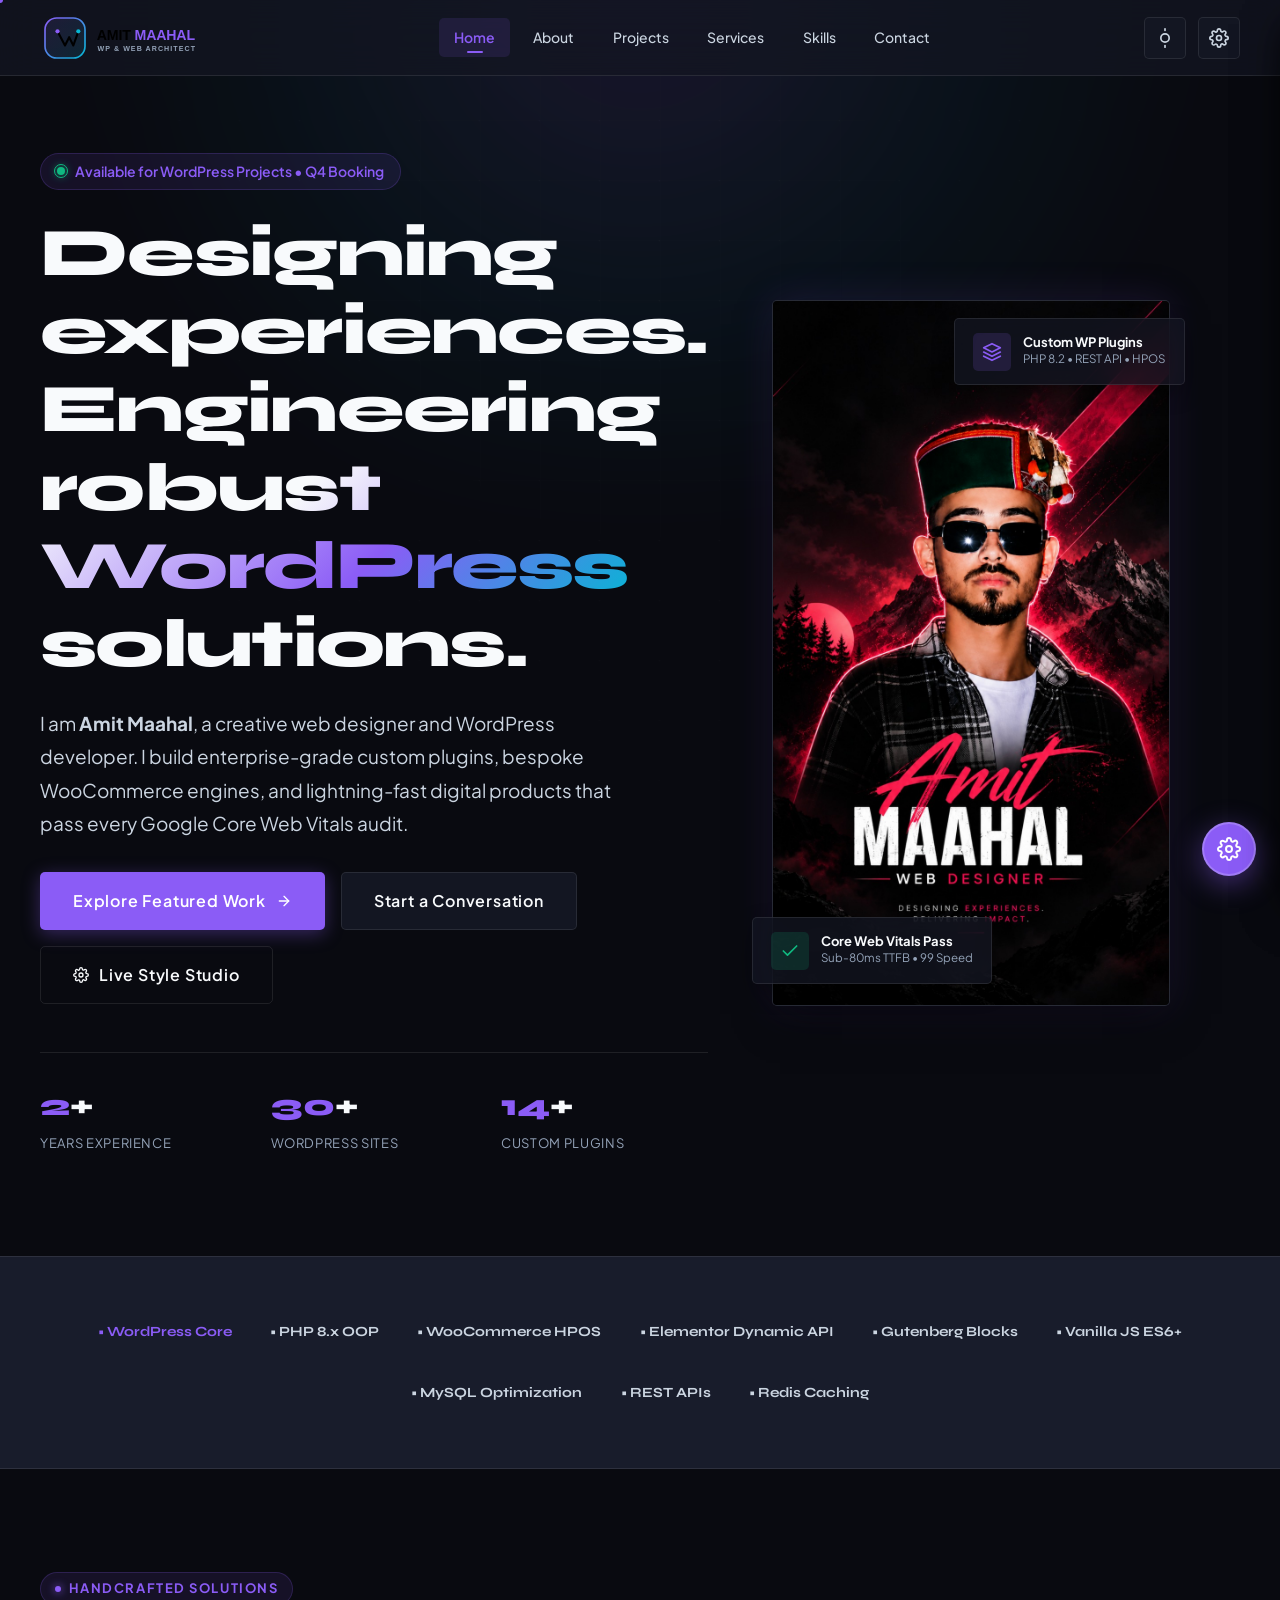
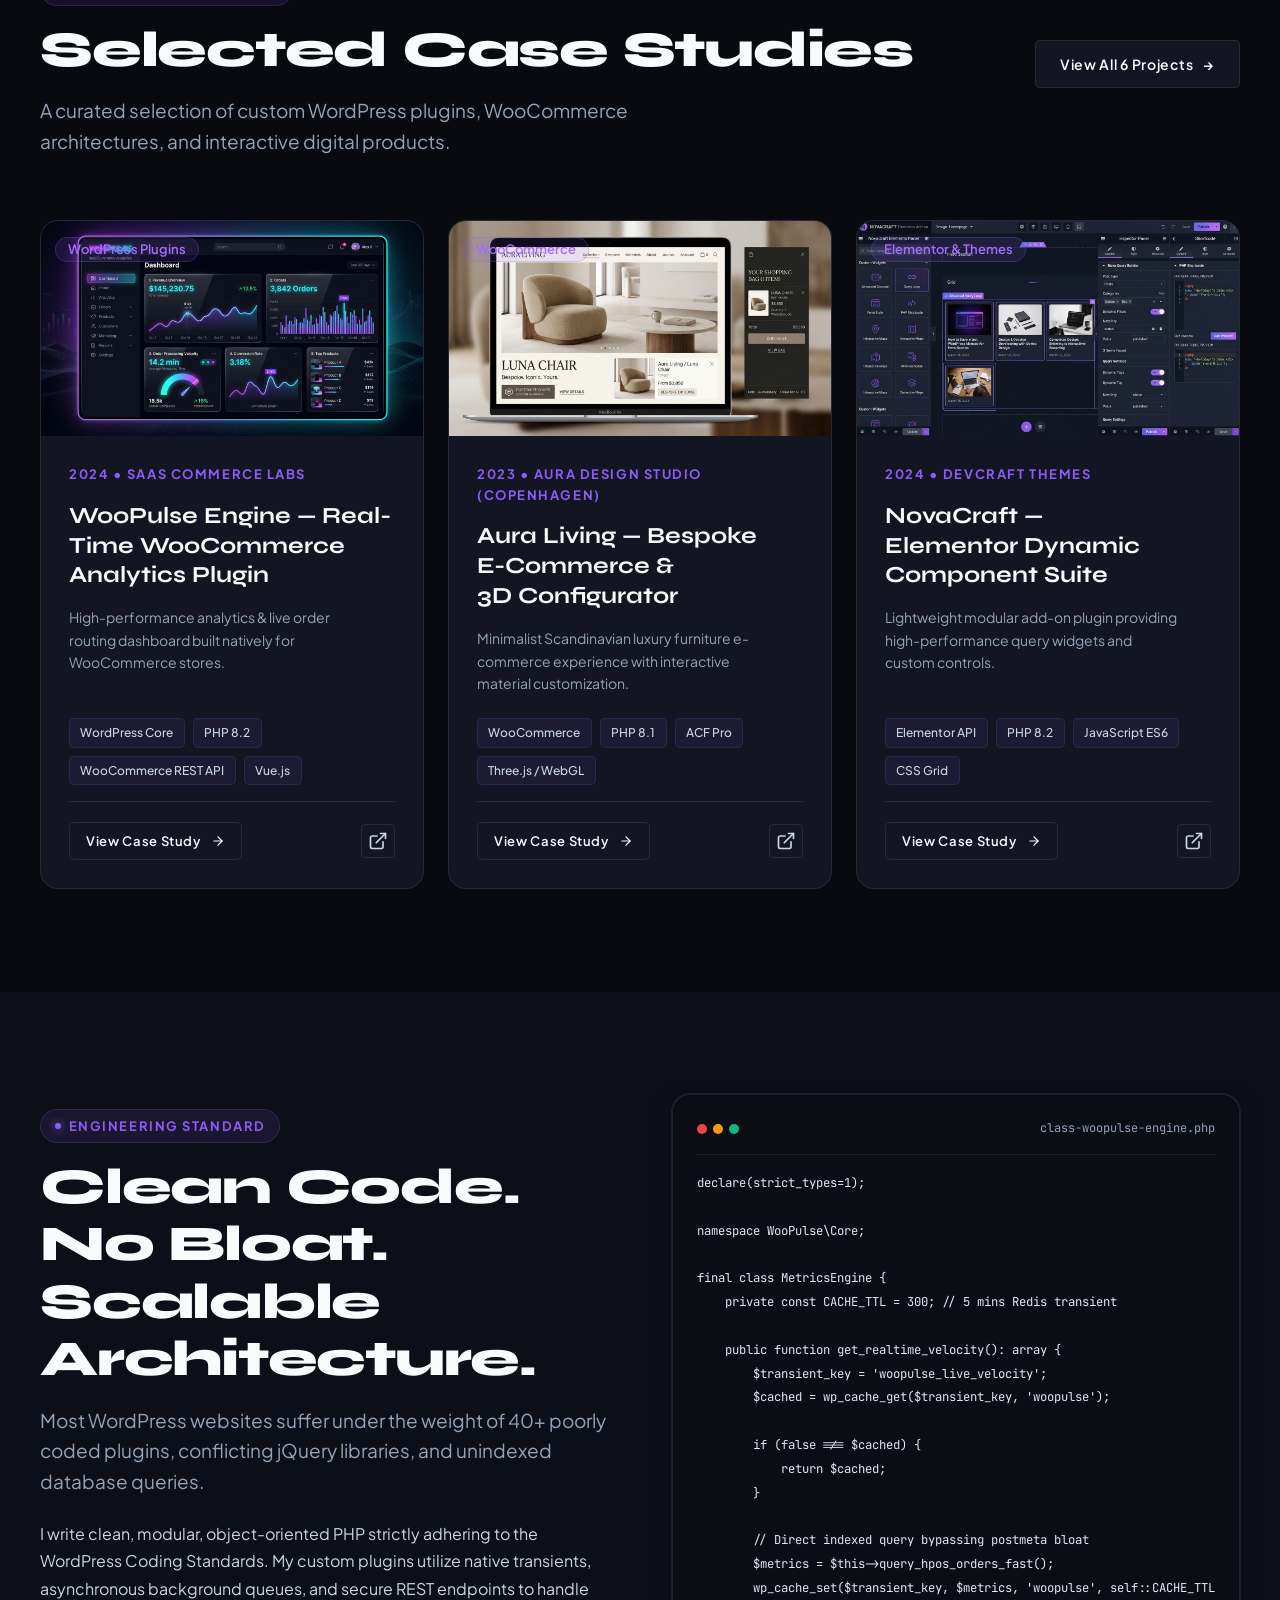
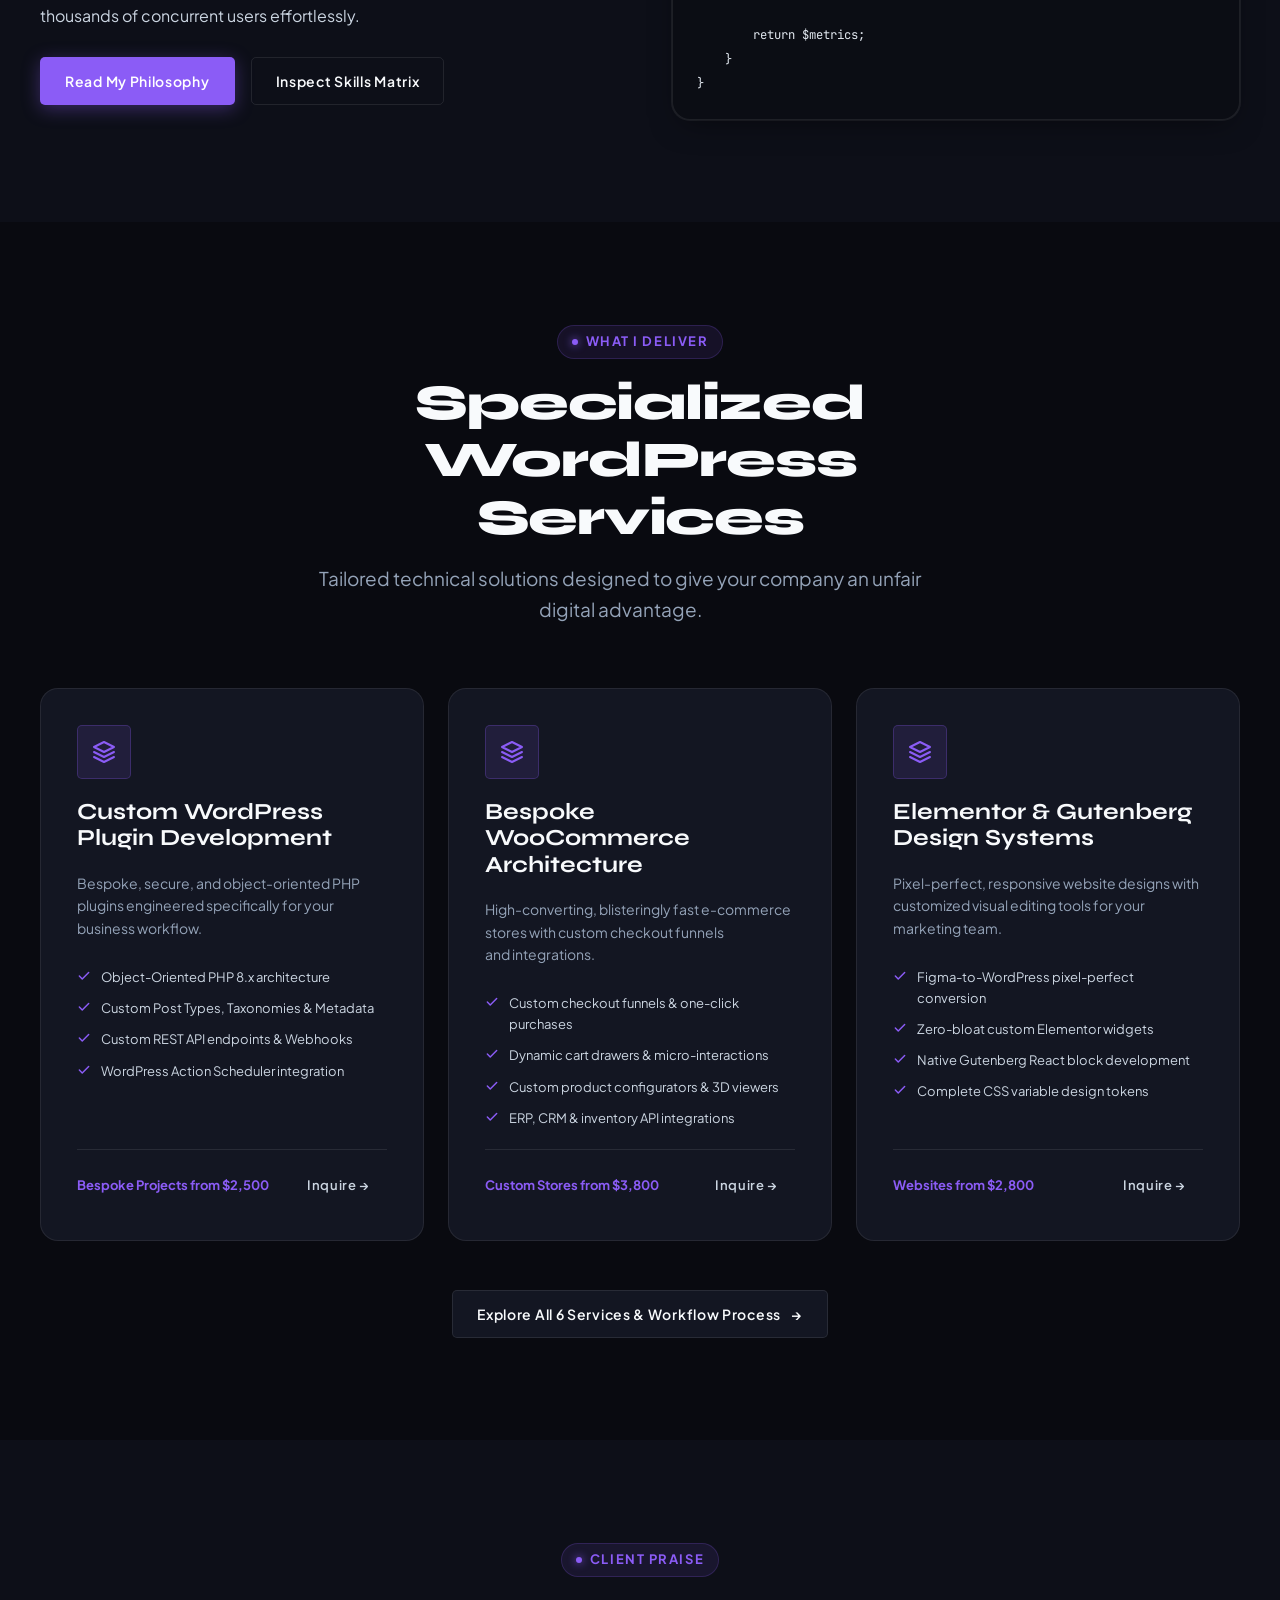
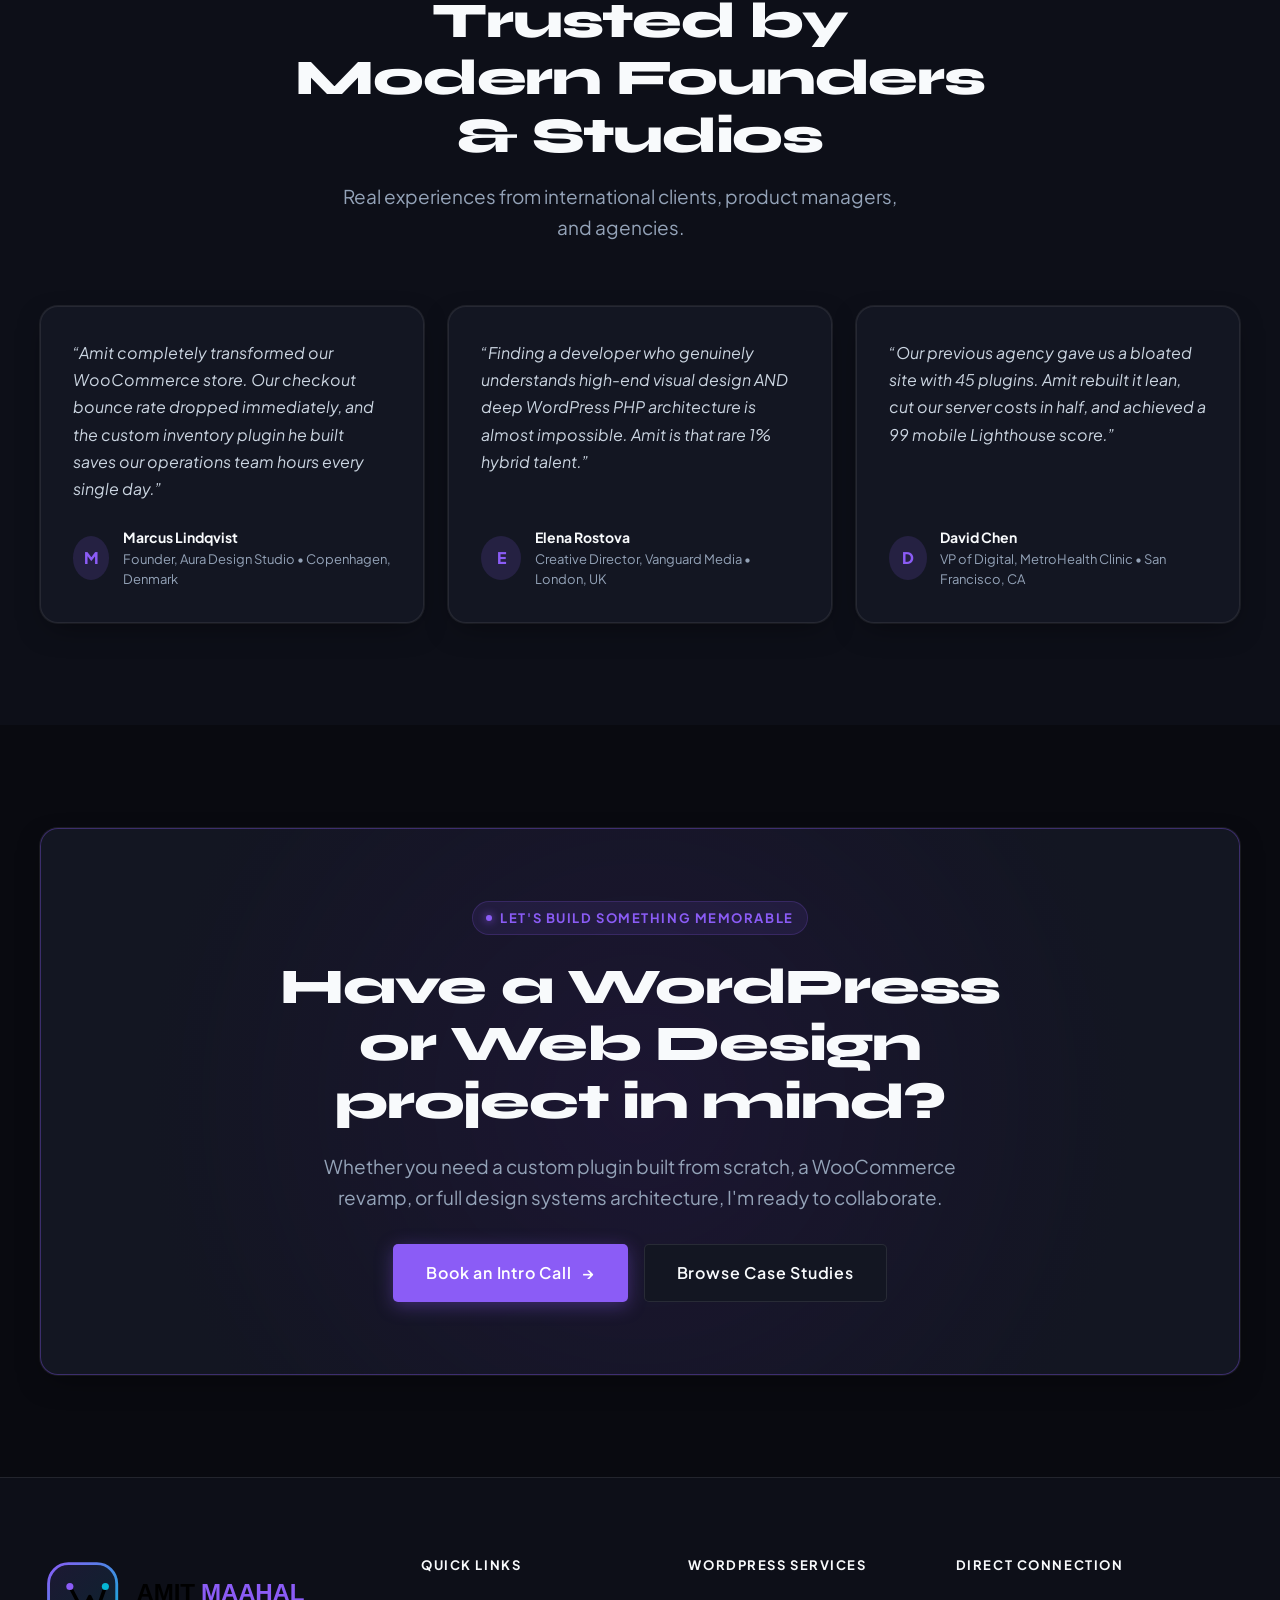
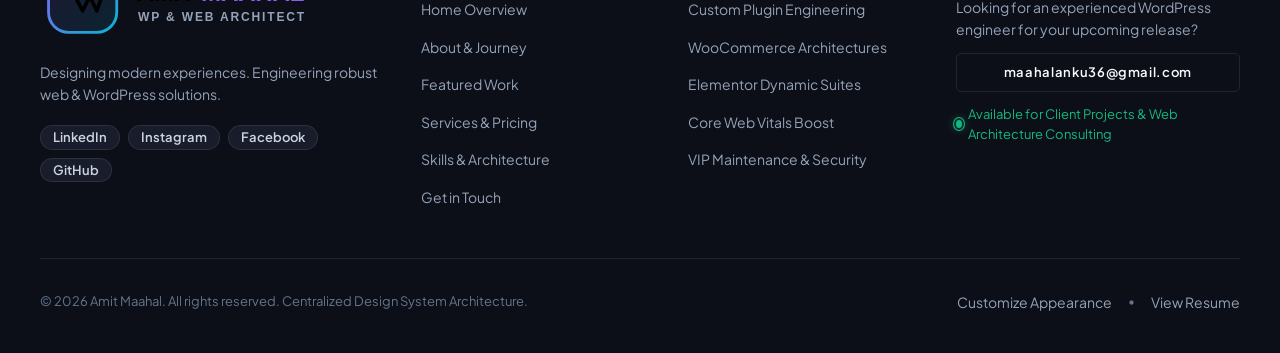
==== commit 78d33c16: "style" ====
--- a/index.html
+++ b/index.html
@@ -172,11 +172,11 @@
 
             <div class="hero-stats-row delay-4">
               <div class="hero-stat-item">
-                <div class="hero-stat-number"><span class="stat-counter" data-target="8">8</span>+</div>
+                <div class="hero-stat-number"><span class="stat-counter" data-target="2">2</span>+</div>
                 <div class="hero-stat-label">Years Experience</div>
               </div>
               <div class="hero-stat-item">
-                <div class="hero-stat-number"><span class="stat-counter" data-target="120">120</span>+</div>
+                <div class="hero-stat-number"><span class="stat-counter" data-target="30">30</span>+</div>
                 <div class="hero-stat-label">WordPress Sites</div>
               </div>
               <div class="hero-stat-item">
--- a/css/variables.css
+++ b/css/variables.css
@@ -4,123 +4,124 @@
    ========================================================================== */
 
 :root {
-   /* --------------------------------------------------------------------------
+  /* --------------------------------------------------------------------------
      Primary Brand Colors (Default: Electric Violet)
      Overridden dynamically by Color Manager
      ----------------------------------------------------------------------- */
-   --color-primary: #8B5CF6;
-   --color-primary-rgb: 139, 92, 246;
-   --color-primary-hover: #7C3AED;
-   --color-primary-light: #A78BFA;
-   --color-primary-dark: #6D28D9;
-   --color-primary-glow: rgba(139, 92, 246, 0.35);
-   --color-primary-text-contrast: #FFFFFF;
+  --color-primary: #8B5CF6;
+  --color-primary-rgb: 139, 92, 246;
+  --color-primary-hover: #7C3AED;
+  --color-primary-light: #A78BFA;
+  --color-primary-dark: #6D28D9;
+  --color-primary-glow: rgba(139, 92, 246, 0.35);
+  --color-primary-text-contrast: #FFFFFF;
 
-   /* Secondary & Accents */
-   --color-secondary: #06B6D4;
-   --color-secondary-rgb: 6, 182, 212;
-   --color-secondary-hover: #0891B2;
-   --color-secondary-glow: rgba(6, 182, 212, 0.3);
+  /* Secondary & Accents */
+  --color-secondary: #06B6D4;
+  --color-secondary-rgb: 6, 182, 212;
+  --color-secondary-hover: #0891B2;
+  --color-secondary-glow: rgba(6, 182, 212, 0.3);
 
-   --color-accent: #F59E0B;
-   --color-accent-rgb: 245, 158, 11;
+  --color-accent: #F59E0B;
+  --color-accent-rgb: 245, 158, 11;
 
-   --color-success: #10B981;
-   --color-warning: #F59E0B;
-   --color-error: #EF4444;
-   --color-info: #3B82F6;
+  --color-success: #10B981;
+  --color-warning: #F59E0B;
+  --color-error: #EF4444;
+  --color-info: #3B82F6;
 
-   /* --------------------------------------------------------------------------
+  /* --------------------------------------------------------------------------
      Typography Tokens
      Loaded via Google Fonts: Syne (Headings) + Plus Jakarta Sans (Body)
      Customizable via Settings Manager
      ----------------------------------------------------------------------- */
-   --font-heading: 'Syne', -apple-system, BlinkMacSystemFont, 'Segoe UI', Roboto, sans-serif;
-   --font-body: 'Plus Jakarta Sans', -apple-system, BlinkMacSystemFont, 'Segoe UI', Roboto, sans-serif;
-   --font-code: 'JetBrains Mono', 'Fira Code', Menlo, Monaco, Consolas, monospace;
+  --font-heading: 'Syne', -apple-system, BlinkMacSystemFont, 'Segoe UI', Roboto, sans-serif;
+  --font-body: 'Plus Jakarta Sans', -apple-system, BlinkMacSystemFont, 'Segoe UI', Roboto, sans-serif;
+  --font-code: 'JetBrains Mono', 'Fira Code', Menlo, Monaco, Consolas, monospace;
 
-   /* Font Scale (Fluid with clamp) */
-   --font-size-base: 16px;
-   --font-size-xs: clamp(0.75rem, 0.7rem + 0.25vw, 0.8125rem);
-   --font-size-sm: clamp(0.8125rem, 0.775rem + 0.2vw, 0.875rem);
-   --font-size-md: clamp(0.9375rem, 0.9rem + 0.25vw, 1rem);
-   --font-size-lg: clamp(1.0625rem, 1rem + 0.4vw, 1.1875rem);
-   --font-size-xl: clamp(1.25rem, 1.15rem + 0.6vw, 1.4375rem);
-   --font-size-2xl: clamp(1.5rem, 1.35rem + 0.9vw, 1.875rem);
-   --font-size-3xl: clamp(1.875rem, 1.65rem + 1.3vw, 2.375rem);
-   --font-size-4xl: clamp(2.25rem, 1.95rem + 1.8vw, 3.125rem);
-   --font-size-5xl: clamp(2.875rem, 2.35rem + 2.8vw, 4.25rem);
+  /* Font Scale (Fluid with clamp) */
+  --font-size-base: 16px;
+  --font-size-xs: clamp(0.75rem, 0.7rem + 0.25vw, 0.8125rem);
+  --font-size-sm: clamp(0.8125rem, 0.775rem + 0.2vw, 0.875rem);
+  --font-size-md: clamp(0.9375rem, 0.9rem + 0.25vw, 1rem);
+  --font-size-lg: clamp(1.0625rem, 1rem + 0.4vw, 1.1875rem);
+  --font-size-xl: clamp(1.25rem, 1.15rem + 0.6vw, 1.4375rem);
+  --font-size-2xl: clamp(1.5rem, 1.35rem + 0.9vw, 1.875rem);
+  --font-size-3xl: clamp(1.875rem, 1.65rem + 1.3vw, 2.375rem);
+  --font-size-4xl: clamp(2.25rem, 1.95rem + 1.8vw, 3.125rem);
+  --font-size-5xl: clamp(2.875rem, 2.35rem + 2.8vw, 4.25rem);
 
-   /* Font Weights */
-   --font-weight-regular: 400;
-   --font-weight-medium: 500;
-   --font-weight-semibold: 600;
-   --font-weight-bold: 700;
-   --font-weight-extrabold: 800;
+  /* Font Weights */
+  --font-weight-regular: 400;
+  --font-weight-medium: 500;
+  --font-weight-semibold: 600;
+  --font-weight-bold: 700;
+  --font-weight-extrabold: 800;
 
-   /* Line Heights */
-   --line-height-tight: 1.15;
-   --line-height-snug: 1.3;
-   --line-height-normal: 1.6;
-   --line-height-relaxed: 1.75;
+  /* Line Heights */
+  --line-height-tight: 1.15;
+  --line-height-snug: 1.3;
+  --line-height-normal: 1.6;
+  --line-height-relaxed: 1.75;
 
-   /* Letter Spacing */
-   --letter-spacing-tight: -0.025em;
-   --letter-spacing-normal: 0em;
-   --letter-spacing-wide: 0.05em;
-   --letter-spacing-wider: 0.12em;
+  /* Letter Spacing */
+  --letter-spacing-tight: -0.025em;
+  --letter-spacing-normal: 0em;
+  --letter-spacing-wide: 0.05em;
+  --letter-spacing-wider: 0.12em;
 
-   /* --------------------------------------------------------------------------
+  /* --------------------------------------------------------------------------
      Layout & Geometry Tokens
      ----------------------------------------------------------------------- */
-   --max-width: 1440px;
-   --container-width: 1440px;
-   --container-padding: clamp(1.25rem, 4vw, 2.5rem);
-   --section-spacing: clamp(4.5rem, 8vw, 7.5rem);
-   --section-spacing-sm: clamp(2.5rem, 5vw, 4rem);
+  --max-width: 1440px;
+  --container-width: 1440px;
+  --container-padding: clamp(1.25rem, 4vw, 2.5rem);
+  --section-spacing: clamp(4.5rem, 8vw, 7.5rem);
+  --section-spacing-sm: clamp(2.5rem, 5vw, 4rem);
 
-   /* Corner Radii */
-   --radius-xs: 6px;
-   --radius-sm: 10px;
-   --radius-md: 16px;
-   --radius-lg: 22px;
-   --radius-xl: 30px;
-   --radius-full: 9999px;
-   --card-radius: var(--radius-lg);
-   --btn-radius: var(--radius-md);
-   --input-radius: var(--radius-sm);
+  /* Corner Radii */
+  --radius-xs: 5px;
+  --radius-sm: 5px;
+  --radius-md: 5px;
+  --radius-lg: 5px;
+  --radius-xl: 5px;
+  --radius-full: 9999px;
+  --card-radius: var(--radius-lg);
+  --btn-radius: var(--radius-md);
+  --input-radius: var(--radius-sm);
 
-   /* --------------------------------------------------------------------------
+  /* --------------------------------------------------------------------------
      Transitions & Motion
      ----------------------------------------------------------------------- */
-   --ease-out-quad: cubic-bezier(0.25, 0.46, 0.45, 0.94);
-   --ease-out-cubic: cubic-bezier(0.215, 0.61, 0.355, 1);
-   --ease-out-expo: cubic-bezier(0.16, 1, 0.3, 1);
-   --ease-elastic: cubic-bezier(0.68, -0.6, 0.32, 1.6);
+  --ease-out-quad: cubic-bezier(0.25, 0.46, 0.45, 0.94);
+  --ease-out-cubic: cubic-bezier(0.215, 0.61, 0.355, 1);
+  --ease-out-expo: cubic-bezier(0.22, 1, 0.36, 1);
+  ;
+  --ease-elastic: cubic-bezier(0.68, -0.6, 0.32, 1.6);
 
-   --transition-fast: 180ms var(--ease-out-quad);
-   --transition-normal: 300ms var(--ease-out-cubic);
-   --transition-slow: 500ms var(--ease-out-expo);
-   --transition-theme: 350ms cubic-bezier(0.4, 0, 0.2, 1);
+  --transition-fast: 180ms var(--ease-out-quad);
+  --transition-normal: 300ms var(--ease-out-cubic);
+  --transition-slow: 2.9s var(--ease-out-expo);
+  --transition-theme: 350ms cubic-bezier(0.4, 0, 0.2, 1);
 
-   /* --------------------------------------------------------------------------
+  /* --------------------------------------------------------------------------
      Elevation & Z-Index Layers
      ----------------------------------------------------------------------- */
-   --z-negative: -1;
-   --z-base: 1;
-   --z-elevated: 10;
-   --z-sticky: 100;
-   --z-header: 1000;
-   --z-modal-backdrop: 1100;
-   --z-drawer: 1440;
-   --z-toast: 1300;
-   --z-cursor: 9999;
+  --z-negative: -1;
+  --z-base: 1;
+  --z-elevated: 10;
+  --z-sticky: 100;
+  --z-header: 1000;
+  --z-modal-backdrop: 1100;
+  --z-drawer: 1440;
+  --z-toast: 1300;
+  --z-cursor: 9999;
 
-   /* Header & Navigation Specs */
-   --header-height: 76px;
-   --header-height-scrolled: 64px;
+  /* Header & Navigation Specs */
+  --header-height: 76px;
+  --header-height-scrolled: 64px;
 
-   /* Customization Switcher & Controls */
-   --control-border-width: 1.5px;
-   --focus-ring: 0 0 0 3px rgba(var(--color-primary-rgb), 0.35);
+  /* Customization Switcher & Controls */
+  --control-border-width: 1.5px;
+  --focus-ring: 0 0 0 3px rgba(var(--color-primary-rgb), 0.35);
 }
--- a/css/global.css
+++ b/css/global.css
@@ -219,7 +219,7 @@
 }
 
 .grid-2 {
-  grid-template-columns: repeat(2, 1fr);
+  grid-template-columns: repeat(2, minmax(0, 1fr));
 }
 
 .grid-3 {
--- a/css/components.css
+++ b/css/components.css
@@ -43,7 +43,7 @@
 }
 
 .brand-link .logo-img {
-  height: 38px;
+  height: 50px;
   width: auto;
   transition: transform var(--transition-normal);
 }
@@ -225,10 +225,10 @@
   position: relative;
   overflow: hidden;
   transition: transform var(--transition-fast),
-              box-shadow var(--transition-fast),
-              background var(--transition-fast),
-              border-color var(--transition-fast),
-              color var(--transition-fast);
+    box-shadow var(--transition-fast),
+    background var(--transition-fast),
+    border-color var(--transition-fast),
+    color var(--transition-fast);
   white-space: nowrap;
 }
 
@@ -358,8 +358,15 @@
 }
 
 @keyframes pulsePing {
-  0% { transform: scale(1); opacity: 1; }
-  100% { transform: scale(2.2); opacity: 0; }
+  0% {
+    transform: scale(1);
+    opacity: 1;
+  }
+
+  100% {
+    transform: scale(2.2);
+    opacity: 0;
+  }
 }
 
 .hero-title {
@@ -439,13 +446,14 @@
 
 .hero-portrait-card img {
   width: 100%;
-  aspect-ratio: 1 / 1;
+  /* aspect-ratio: 1 / 1; */
   object-fit: cover;
   transition: transform var(--transition-slow);
 }
 
 .hero-portrait-card:hover img {
-  transform: scale(1.04);
+  transform: scale(1.08);
+
 }
 
 .hero-floating-badge {
@@ -508,8 +516,8 @@
   border-radius: var(--card-radius);
   overflow: hidden;
   transition: transform var(--transition-normal),
-              box-shadow var(--transition-normal),
-              border-color var(--transition-normal);
+    box-shadow var(--transition-normal),
+    border-color var(--transition-normal);
 }
 
 .project-card:hover {
@@ -844,25 +852,86 @@
   border-radius: var(--radius-sm);
   font-size: var(--font-size-sm);
   margin-bottom: 1.25rem;
+  display: none !important;
+  align-items: center;
+  gap: 0.75rem;
+  line-height: 1.5;
+  transition: all var(--transition-fast);
+}
+
+.form-status-alert.is-visible {
+  display: flex !important;
+  animation: alertSlideDown 0.3s cubic-bezier(0.16, 1, 0.3, 1) forwards;
+}
+
+@keyframes alertSlideDown {
+  from {
+    opacity: 0;
+    transform: translateY(-8px);
+  }
+  to {
+    opacity: 1;
+    transform: translateY(0);
+  }
+}
+
+.form-status-alert svg {
+  flex-shrink: 0;
+  width: 20px;
+  height: 20px;
+}
+
+.form-status-alert.is-success {
+  background: rgba(16, 185, 129, 0.14);
+  border: 1px solid rgba(16, 185, 129, 0.35);
+  color: #10b981;
+}
+
+[data-theme="light"] .form-status-alert.is-success {
+  background: #ecfdf5;
+  border-color: #a7f3d0;
+  color: #065f46;
+}
+
+.form-status-alert.is-error {
+  background: rgba(239, 68, 68, 0.14);
+  border: 1px solid rgba(239, 68, 68, 0.35);
+  color: #f87171;
+}
+
+[data-theme="light"] .form-status-alert.is-error {
+  background: #fef2f2;
+  border-color: #fecaca;
+  color: #991b1b;
+}
+
+/* Form input validation highlight states */
+.form-control.is-invalid {
+  border-color: #ef4444 !important;
+  background-color: rgba(239, 68, 68, 0.05) !important;
+  box-shadow: 0 0 0 3px rgba(239, 68, 68, 0.2) !important;
+}
+
+[data-theme="light"] .form-control.is-invalid {
+  border-color: #dc2626 !important;
+  box-shadow: 0 0 0 3px rgba(220, 38, 38, 0.15) !important;
+}
+
+.form-field-error {
+  font-size: var(--font-size-xs);
+  color: #f87171;
+  margin-top: 0.35rem;
   display: none;
-}
-
-.form-status-alert.is-success {
-  display: flex;
-  align-items: center;
-  gap: 0.75rem;
-  background: rgba(16, 185, 129, 0.12);
-  border: 1px solid rgba(16, 185, 129, 0.3);
-  color: #34D399;
-}
-
-.form-status-alert.is-error {
-  display: flex;
-  align-items: center;
-  gap: 0.75rem;
-  background: rgba(239, 68, 68, 0.12);
-  border: 1px solid rgba(239, 68, 68, 0.3);
-  color: #F87171;
+  font-weight: 600;
+  animation: alertSlideDown 0.2s ease forwards;
+}
+
+.form-field-error.is-visible {
+  display: block;
+}
+
+[data-theme="light"] .form-field-error {
+  color: #b91c1c;
 }
 
 /* --------------------------------------------------------------------------
@@ -1205,6 +1274,7 @@
 }
 
 @media (hover: none) or (pointer: coarse) {
+
   .cursor-dot,
   .cursor-ring {
     display: none !important;
@@ -1244,5 +1314,8 @@
 }
 
 @keyframes toastSlideIn {
-  to { transform: translateX(0); opacity: 1; }
-}
+  to {
+    transform: translateX(0);
+    opacity: 1;
+  }
+}
--- a/css/responsive.css
+++ b/css/responsive.css
@@ -95,7 +95,7 @@
   }
 
   .grid-2 {
-    grid-template-columns: 1fr;
+    grid-template-columns: repeat(1, minmax(0, 1fr));
   }
 
   .grid-3 {
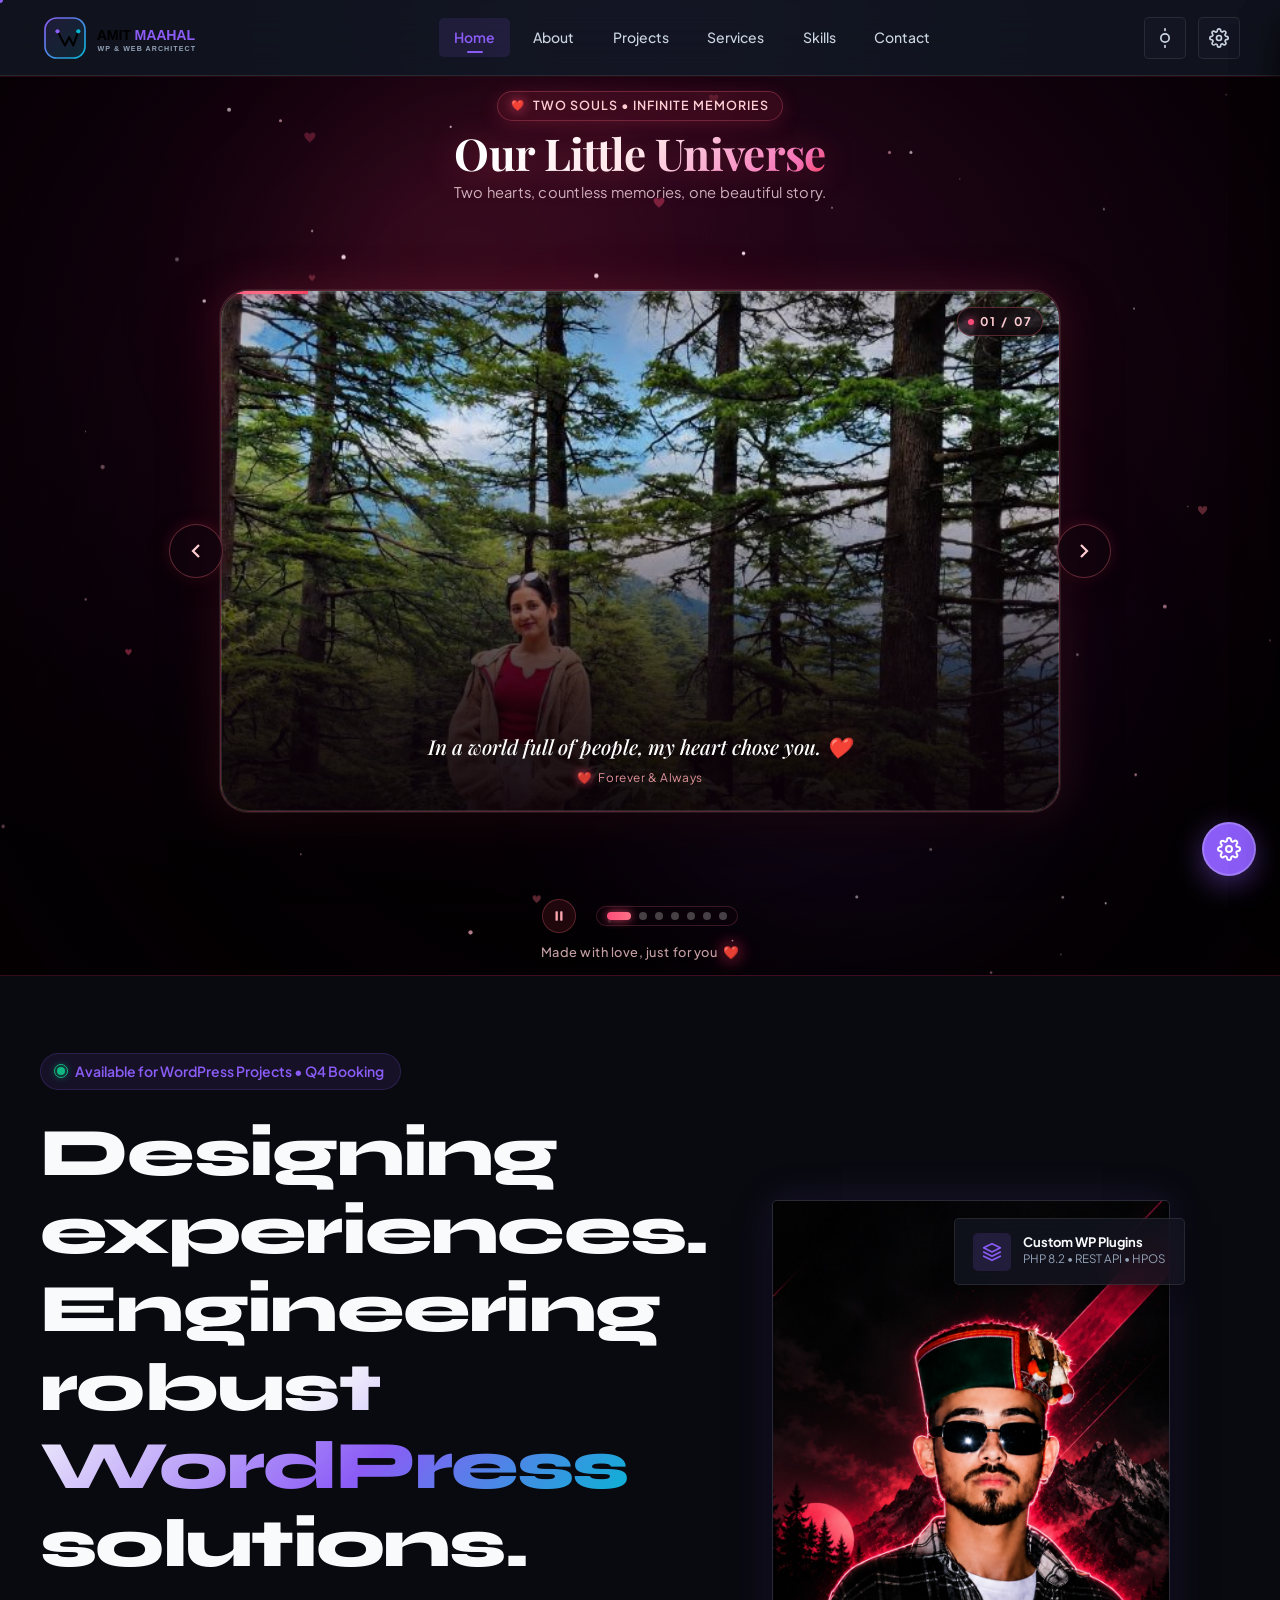
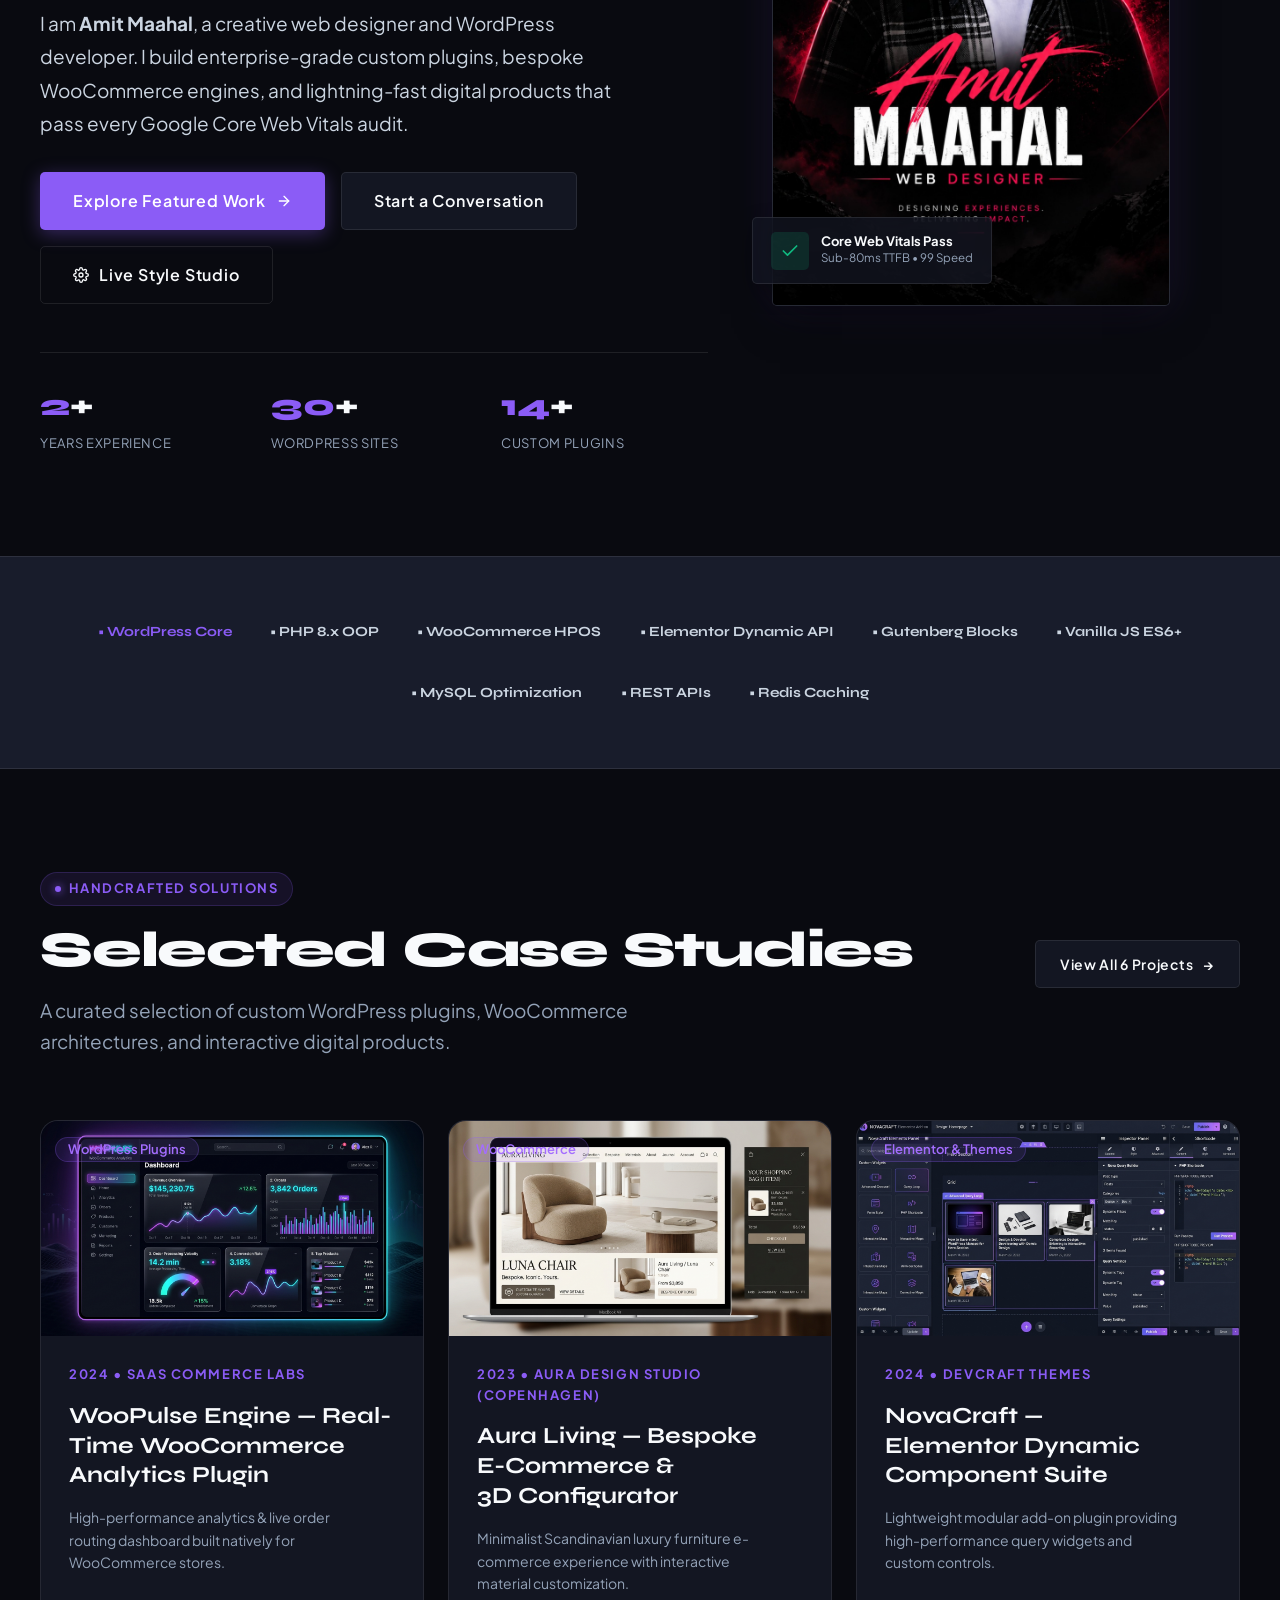
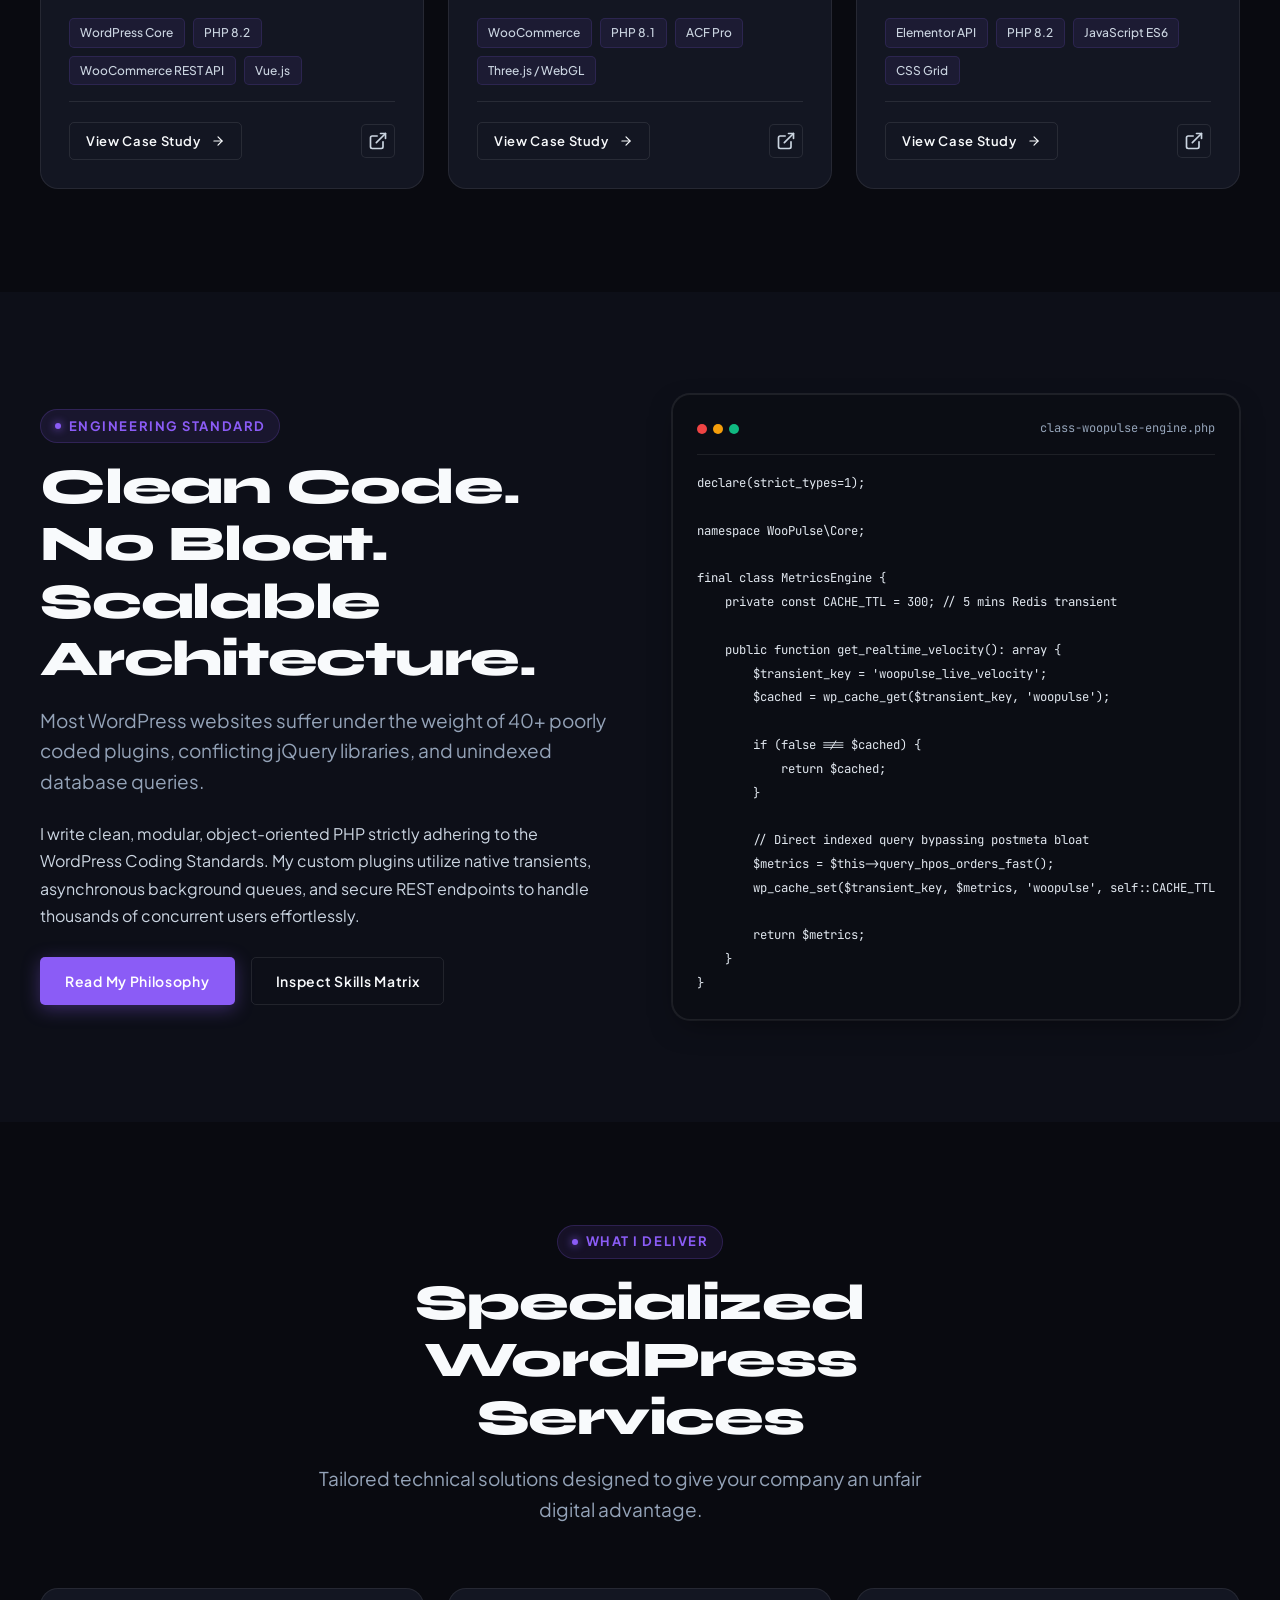
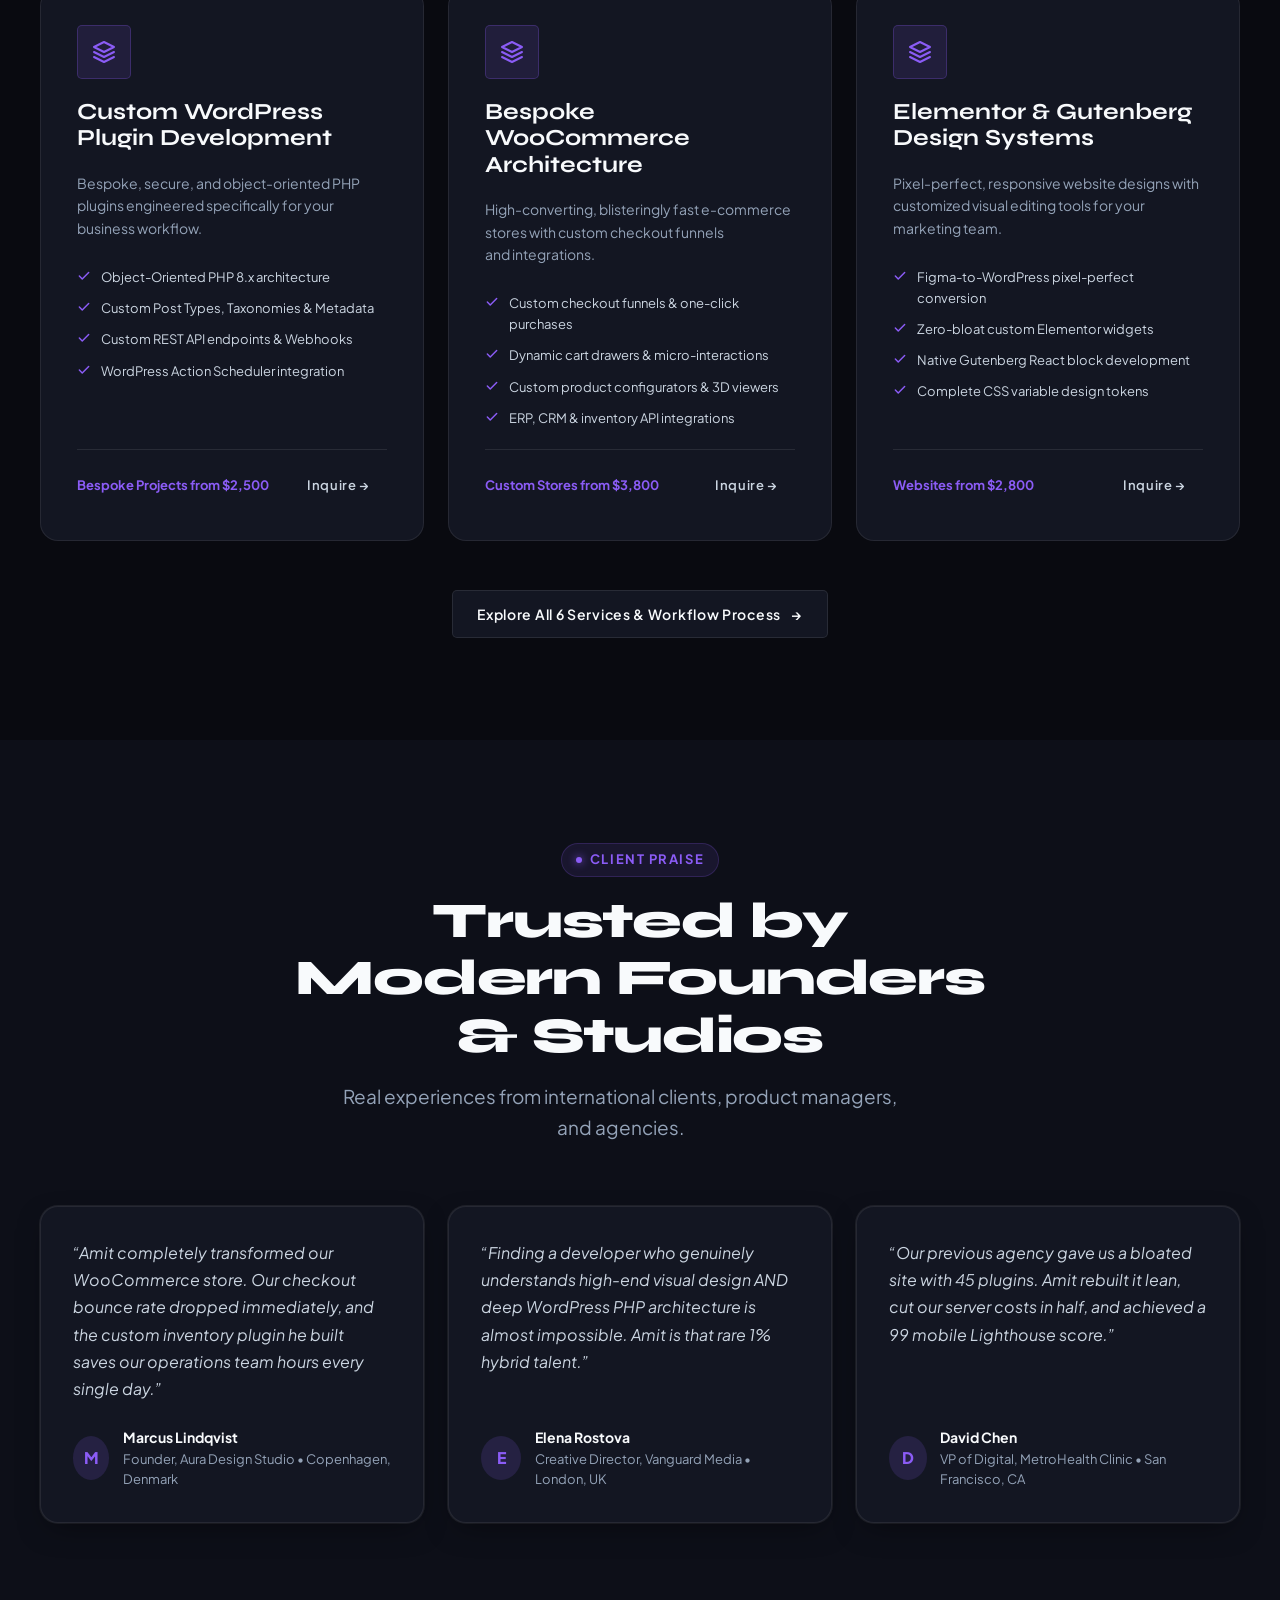
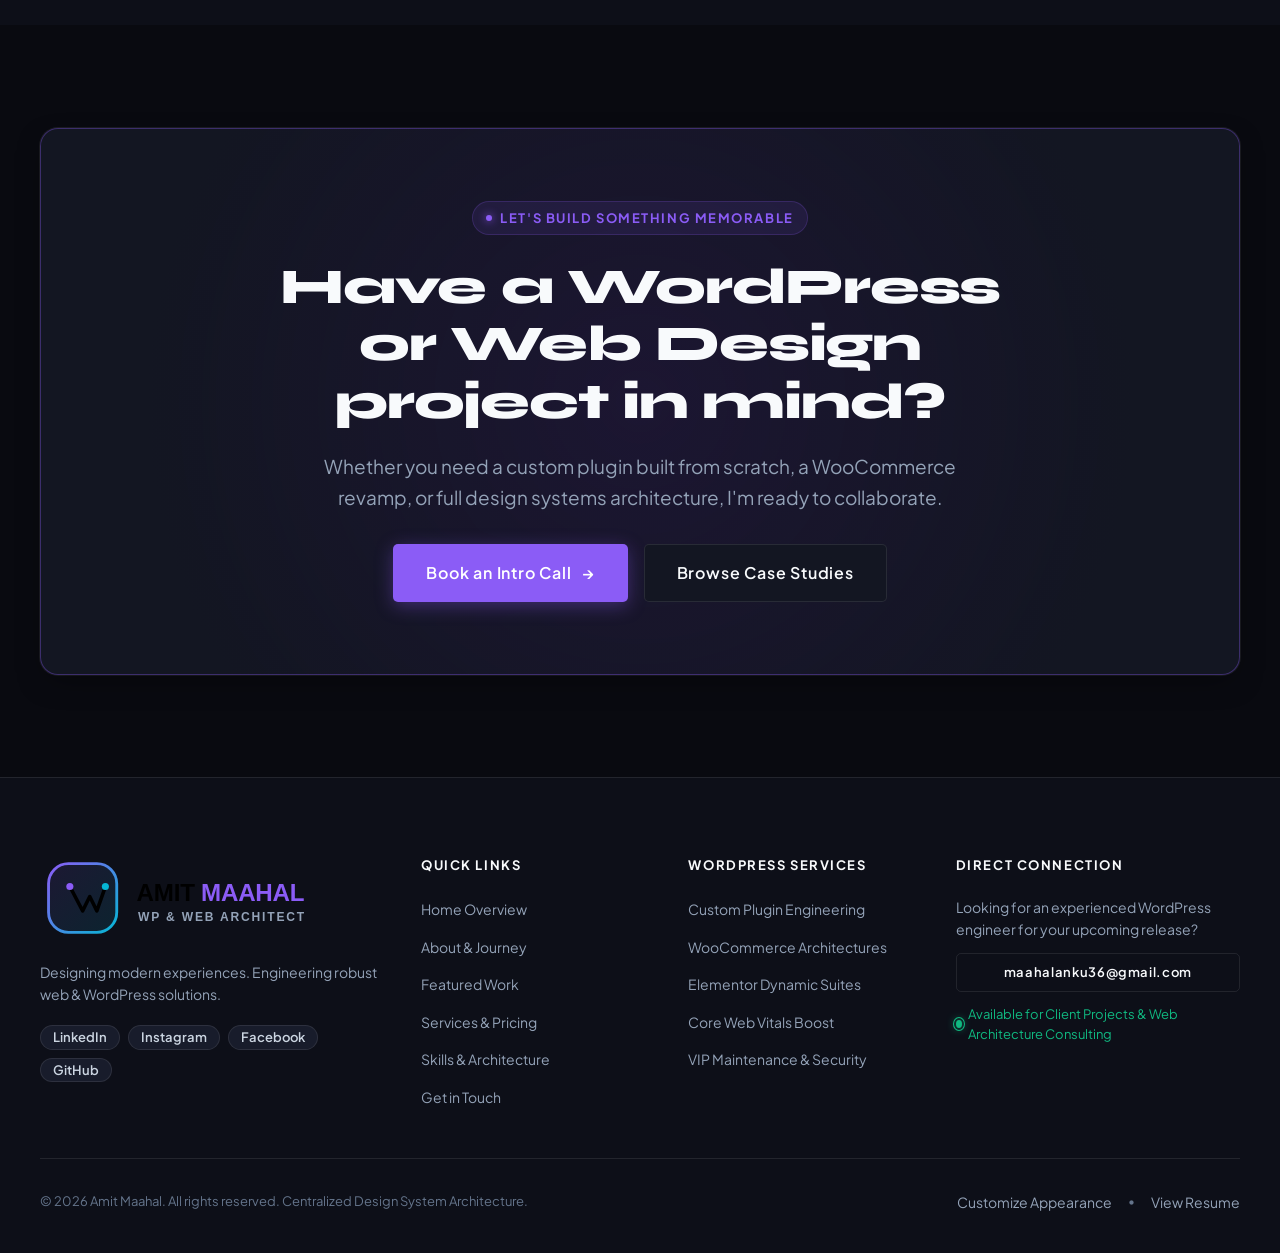
==== commit 29dcf3ea: "updated" ====
--- a/index.html
+++ b/index.html
@@ -22,7 +22,7 @@
   <link rel="preconnect" href="https://fonts.googleapis.com">
   <link rel="preconnect" href="https://fonts.gstatic.com" crossorigin>
   <link
-    href="https://fonts.googleapis.com/css2?family=JetBrains+Mono:wght@400;500;600&family=Outfit:wght@400;500;600;700;800&family=Plus+Jakarta+Sans:ital,wght@0,300;0,400;0,500;0,600;0,700;0,800;1,400&family=Space+Grotesk:wght@500;600;700&family=Syne:wght@600;700;800&display=swap"
+    href="https://fonts.googleapis.com/css2?family=Alex+Brush&family=JetBrains+Mono:wght@400;500;600&family=Outfit:wght@400;500;600;700;800&family=Playfair+Display:ital,wght@0,400;0,600;0,700;1,400;1,600&family=Plus+Jakarta+Sans:ital,wght@0,300;0,400;0,500;0,600;0,700;0,800;1,400&family=Space+Grotesk:wght@500;600;700&family=Syne:wght@600;700;800&display=swap"
     rel="stylesheet">
 
   <!-- Stylesheets -->
@@ -33,6 +33,7 @@
   <link rel="stylesheet" href="css/components.css">
   <link rel="stylesheet" href="css/animations.css">
   <link rel="stylesheet" href="css/responsive.css">
+  <link rel="stylesheet" href="css/romantic-gallery.css">
 
   <link rel="icon" type="image/svg+xml" href="assets/images/logo.svg">
 
@@ -118,7 +119,127 @@
   <!-- Mobile Drawer Hook -->
   <div id="mobile-nav-container"></div>
 
+
+
+
   <main id="main-content">
+
+    <!-- ====================================================================
+         ROMANTIC COUPLE GALLERY — OUR LITTLE UNIVERSE
+         Dedicated Cinematic Couple Experience
+         ==================================================================== -->
+    <section class="romantic-couple-section" id="romantic-universe" aria-label="Our Little Universe" role="region"
+      aria-roledescription="carousel">
+      <!-- Ambient Visual Effects & Particle Canvas -->
+      <div class="romantic-bg-ambient" aria-hidden="true">
+        <canvas id="romantic-stars-canvas"></canvas>
+        <div class="romantic-glow-orb romantic-glow-orb-1"></div>
+        <div class="romantic-glow-orb romantic-glow-orb-2"></div>
+        <div class="romantic-glow-orb romantic-glow-orb-3"></div>
+        <div class="romantic-vignette"></div>
+      </div>
+
+      <!-- Top Header Area -->
+      <header class="romantic-header">
+        <div class="romantic-eyebrow">
+          <span class="romantic-eyebrow-heart" aria-hidden="true">❤️</span>
+          <span>Two Souls &bull; Infinite Memories</span>
+        </div>
+        <h2 class="romantic-title">Our Little Universe</h2>
+        <p class="romantic-subtitle">Two hearts, countless memories, one beautiful story.</p>
+      </header>
+
+      <!-- Center Stage Area -->
+      <div class="romantic-stage">
+        <!-- Floating Navigation: Previous -->
+        <button class="romantic-nav-btn romantic-nav-prev" id="romantic-prev-btn" aria-label="Previous photograph"
+          title="Previous Photograph">
+          <svg xmlns="http://www.w3.org/2000/svg" viewBox="0 0 24 24" fill="none" stroke="currentColor">
+            <polyline points="15 18 9 12 15 6"></polyline>
+          </svg>
+        </button>
+
+        <!-- Showcase Card Container -->
+        <div class="romantic-card-container">
+          <div class="romantic-card" tabindex="0" role="group" aria-label="Featured couple photograph showcase">
+            <!-- Progress Bar Tracker -->
+            <div class="romantic-progress-track" aria-hidden="true">
+              <div class="romantic-progress-bar"></div>
+            </div>
+
+            <!-- Counter Badge -->
+            <div class="romantic-card-counter" aria-label="Photograph counter">
+              <span class="romantic-card-counter-dot" aria-hidden="true"></span>
+              <span id="romantic-counter-current">01</span>
+              <span>/</span>
+              <span id="romantic-counter-total">07</span>
+            </div>
+
+            <!-- Media Container -->
+            <div class="romantic-media-wrapper">
+              <!-- Romantic Fallback State (renders if custom image is missing) -->
+              <div class="romantic-fallback-display" style="display: none;" aria-live="polite">
+                <div class="romantic-fallback-emblem">
+                  <svg class="romantic-fallback-heart" viewBox="0 0 24 24">
+                    <path
+                      d="M12 21.35l-1.45-1.32C5.4 15.36 2 12.28 2 8.5 2 5.42 4.42 3 7.5 3c1.74 0 3.41.81 4.5 2.09C13.09 3.81 14.76 3 16.5 3 19.58 3 22 5.42 22 8.5c0 3.78-3.4 6.86-8.55 11.54L12 21.35z" />
+                  </svg>
+                </div>
+                <div class="romantic-fallback-title">Memory #1 &bull; Sacred Moment</div>
+                <p class="romantic-fallback-hint">Personalize this memory by dropping your couple photograph at:</p>
+                <code class="romantic-fallback-path">assets/images/romantic/couple-1.jpg</code>
+              </div>
+            </div>
+
+            <!-- Cinematic Gradient Vignette -->
+            <div class="romantic-card-gradient" aria-hidden="true"></div>
+            <div class="romantic-card-border-glow" aria-hidden="true"></div>
+
+            <!-- Romantic Caption Over the Bottom of the Image -->
+            <div class="romantic-caption-container" aria-live="polite">
+              <blockquote class="romantic-caption-quote is-active" id="romantic-active-caption">
+                "In a world full of people, my heart chose you. ❤️"
+              </blockquote>
+              <div class="romantic-caption-accent">
+                <span class="romantic-caption-heart" aria-hidden="true">❤️</span>
+                <span>Forever &amp; Always</span>
+              </div>
+            </div>
+          </div>
+        </div>
+
+        <!-- Floating Navigation: Next -->
+        <button class="romantic-nav-btn romantic-nav-next" id="romantic-next-btn" aria-label="Next photograph"
+          title="Next Photograph">
+          <svg xmlns="http://www.w3.org/2000/svg" viewBox="0 0 24 24" fill="none" stroke="currentColor">
+            <polyline points="9 18 15 12 9 6"></polyline>
+          </svg>
+        </button>
+      </div>
+
+      <!-- Bottom Controls & Footer Tagline -->
+      <footer class="romantic-footer">
+        <div class="romantic-controls-bar">
+          <button class="romantic-play-pause-btn" id="romantic-play-pause-btn" aria-label="Pause slideshow"
+            title="Pause Slideshow">
+            <svg xmlns="http://www.w3.org/2000/svg" width="14" height="14" viewBox="0 0 24 24" fill="currentColor">
+              <rect x="6" y="4" width="4" height="16" rx="1"></rect>
+              <rect x="14" y="4" width="4" height="16" rx="1"></rect>
+            </svg>
+          </button>
+
+          <!-- Interactive Pagination Indicator Dots -->
+          <div class="romantic-pagination" role="tablist" aria-label="Choose photograph to view"></div>
+        </div>
+
+        <!-- Subtle Emotional Footer -->
+        <div class="romantic-footer-tagline">
+          <span>Made with love, just for you</span>
+          <span class="romantic-footer-heart" aria-hidden="true">❤️</span>
+        </div>
+      </footer>
+    </section>
+
 
     <!-- ====================================================================
          HERO SECTION
@@ -680,6 +801,8 @@
       </div>
     </section>
 
+
+
     <!-- ====================================================================
          CALL TO ACTION BANNER
          ==================================================================== -->
@@ -796,6 +919,7 @@
   <script src="js/components.js"></script>
   <script src="js/animations.js"></script>
   <script src="js/main.js"></script>
+  <script src="js/romantic-gallery.js"></script>
 </body>
 
 </html>
--- a/css/romantic-gallery.css
+++ b/css/romantic-gallery.css
@@ -0,0 +1,865 @@
+/* ==========================================================================
+   ROMANTIC-GALLERY.CSS
+   Our Little Universe — Creative Romantic Couple Experience
+   Cinematic, elegant, mobile-first 100svh viewport experience
+   ========================================================================== */
+
+/* --------------------------------------------------------------------------
+   Section Root & Container
+   ----------------------------------------------------------------------- */
+.romantic-couple-section {
+  position: relative;
+  width: 100%;
+  height: 100vh;
+  height: 100svh;
+  min-height: 520px;
+  display: flex;
+  flex-direction: column;
+  justify-content: space-between;
+  align-items: center;
+  overflow: hidden;
+  box-sizing: border-box;
+  padding: max(0.6rem, env(safe-area-inset-top)) clamp(0.75rem, 3vw, 2rem) max(0.6rem, env(safe-area-inset-bottom));
+  background: radial-gradient(ellipse 100% 80% at 50% 15%, #250619 0%, #150310 42%, #090108 80%, #040003 100%);
+  color: #ffffff;
+  font-family: 'Plus Jakarta Sans', -apple-system, BlinkMacSystemFont, sans-serif;
+  user-select: none;
+  -webkit-user-select: none;
+  touch-action: pan-y;
+  isolation: isolate;
+  border-top: 1px solid rgba(244, 63, 94, 0.15);
+  border-bottom: 1px solid rgba(244, 63, 94, 0.15);
+}
+
+/* --------------------------------------------------------------------------
+   Background Ambient Canvas & Glows
+   ----------------------------------------------------------------------- */
+.romantic-bg-ambient {
+  position: absolute;
+  inset: 0;
+  pointer-events: none;
+  z-index: 0;
+  overflow: hidden;
+}
+
+#romantic-stars-canvas {
+  position: absolute;
+  inset: 0;
+  width: 100%;
+  height: 100%;
+  pointer-events: none;
+  z-index: 1;
+}
+
+.romantic-glow-orb {
+  position: absolute;
+  border-radius: 50%;
+  filter: blur(80px);
+  pointer-events: none;
+  opacity: 0.45;
+  will-change: transform, opacity;
+  animation: romanticOrbFloat 14s ease-in-out infinite alternate;
+}
+
+.romantic-glow-orb-1 {
+  top: -10%;
+  left: 15%;
+  width: clamp(260px, 45vw, 550px);
+  height: clamp(260px, 45vw, 550px);
+  background: radial-gradient(circle, rgba(244, 63, 94, 0.35) 0%, rgba(225, 29, 72, 0.08) 60%, transparent 80%);
+}
+
+.romantic-glow-orb-2 {
+  bottom: -5%;
+  right: 10%;
+  width: clamp(280px, 50vw, 600px);
+  height: clamp(280px, 50vw, 600px);
+  background: radial-gradient(circle, rgba(168, 85, 247, 0.25) 0%, rgba(139, 92, 246, 0.08) 60%, transparent 80%);
+  animation-duration: 18s;
+  animation-delay: -5s;
+}
+
+.romantic-glow-orb-3 {
+  top: 45%;
+  left: 50%;
+  transform: translate(-50%, -50%);
+  width: clamp(200px, 35vw, 420px);
+  height: clamp(200px, 35vw, 420px);
+  background: radial-gradient(circle, rgba(251, 113, 133, 0.2) 0%, transparent 70%);
+  animation-duration: 22s;
+}
+
+@keyframes romanticOrbFloat {
+  0% {
+    transform: translate(0, 0) scale(1);
+    opacity: 0.35;
+  }
+  50% {
+    transform: translate(25px, -18px) scale(1.08);
+    opacity: 0.55;
+  }
+  100% {
+    transform: translate(-20px, 22px) scale(0.95);
+    opacity: 0.4;
+  }
+}
+
+/* Subtle Vignette Overlay */
+.romantic-vignette {
+  position: absolute;
+  inset: 0;
+  pointer-events: none;
+  background: radial-gradient(circle at 50% 50%, transparent 50%, rgba(4, 0, 3, 0.75) 100%);
+  z-index: 2;
+}
+
+/* --------------------------------------------------------------------------
+   Top Area: Eyebrow, Heading, Subtitle
+   ----------------------------------------------------------------------- */
+.romantic-header {
+  position: relative;
+  z-index: 10;
+  display: flex;
+  flex-direction: column;
+  align-items: center;
+  text-align: center;
+  max-width: 680px;
+  width: 100%;
+  flex-shrink: 0;
+  margin-top: 0.25rem;
+  padding: 0 0.5rem;
+}
+
+.romantic-eyebrow {
+  display: inline-flex;
+  align-items: center;
+  gap: 0.45rem;
+  padding: 0.25rem 0.85rem;
+  border-radius: 999px;
+  background: rgba(244, 63, 94, 0.12);
+  border: 1px solid rgba(251, 113, 133, 0.28);
+  backdrop-filter: blur(12px);
+  -webkit-backdrop-filter: blur(12px);
+  font-size: clamp(0.68rem, 1.4vw, 0.78rem);
+  font-weight: 600;
+  letter-spacing: 0.08em;
+  text-transform: uppercase;
+  color: #fecdd3;
+  box-shadow: 0 4px 20px -2px rgba(244, 63, 94, 0.25);
+  margin-bottom: clamp(0.2rem, 0.8vh, 0.45rem);
+  transition: border-color 0.3s ease, box-shadow 0.3s ease;
+}
+
+.romantic-eyebrow-heart {
+  display: inline-block;
+  color: #ff4d79;
+  filter: drop-shadow(0 0 6px rgba(255, 77, 121, 0.8));
+  animation: romanticPulse 2s ease-in-out infinite;
+  font-size: 0.85em;
+}
+
+.romantic-title {
+  font-family: 'Playfair Display', Georgia, serif;
+  font-size: clamp(1.45rem, 3.8vw, 2.75rem);
+  font-weight: 700;
+  line-height: 1.15;
+  letter-spacing: -0.015em;
+  margin: 0;
+  background: linear-gradient(135deg, #ffffff 15%, #ffe4e9 50%, #f472b6 90%, #f43f5e 100%);
+  -webkit-background-clip: text;
+  -webkit-text-fill-color: transparent;
+  filter: drop-shadow(0 2px 16px rgba(244, 63, 94, 0.35));
+}
+
+.romantic-subtitle {
+  font-size: clamp(0.72rem, 1.6vw, 0.92rem);
+  color: rgba(254, 226, 236, 0.78);
+  font-weight: 400;
+  margin-top: clamp(0.15rem, 0.5vh, 0.35rem);
+  letter-spacing: 0.015em;
+  max-width: 480px;
+  line-height: 1.35;
+}
+
+/* --------------------------------------------------------------------------
+   Center Area: Master Stage & Interactive Showcase Card
+   ----------------------------------------------------------------------- */
+.romantic-stage {
+  position: relative;
+  z-index: 10;
+  width: 100%;
+  flex: 1 1 0;
+  min-height: 0;
+  display: flex;
+  align-items: center;
+  justify-content: center;
+  margin: clamp(0.35rem, 1.2vh, 0.9rem) 0;
+  padding: 0;
+}
+
+/* Center Showcase Wrapper */
+.romantic-card-container {
+  position: relative;
+  width: 100%;
+  max-width: min(840px, 94vw);
+  height: 100%;
+  max-height: min(58svh, 540px);
+  display: flex;
+  align-items: center;
+  justify-content: center;
+}
+
+/* Main Card */
+.romantic-card {
+  position: relative;
+  width: 100%;
+  height: 100%;
+  border-radius: clamp(18px, 3.5vw, 28px);
+  overflow: hidden;
+  background: #14040e;
+  border: 1px solid rgba(251, 113, 133, 0.3);
+  box-shadow:
+    0 0 0 1px rgba(255, 255, 255, 0.08),
+    0 25px 65px -12px rgba(0, 0, 0, 0.85),
+    0 0 45px rgba(244, 63, 94, 0.22);
+  transition: box-shadow 0.5s ease, border-color 0.5s ease;
+  will-change: transform, box-shadow;
+}
+
+.romantic-card:hover {
+  border-color: rgba(251, 113, 133, 0.5);
+  box-shadow:
+    0 0 0 1px rgba(255, 255, 255, 0.12),
+    0 30px 75px -15px rgba(0, 0, 0, 0.9),
+    0 0 55px rgba(244, 63, 94, 0.35);
+}
+
+/* Card Media Wrapper */
+.romantic-media-wrapper {
+  position: absolute;
+  inset: 0;
+  width: 100%;
+  height: 100%;
+  overflow: hidden;
+  background: #12030d;
+}
+
+/* Photo Element */
+.romantic-photo {
+  position: absolute;
+  inset: 0;
+  width: 100%;
+  height: 100%;
+  object-fit: cover;
+  opacity: 0;
+  transform: scale(1.06);
+  transition: opacity 0.85s cubic-bezier(0.16, 1, 0.3, 1),
+              transform 6s cubic-bezier(0.25, 1, 0.5, 1);
+  will-change: opacity, transform;
+}
+
+.romantic-photo.is-active {
+  opacity: 1;
+  transform: scale(1);
+  z-index: 2;
+}
+
+.romantic-photo.is-leaving {
+  opacity: 0;
+  transform: scale(0.97);
+  z-index: 1;
+  transition: opacity 0.85s cubic-bezier(0.16, 1, 0.3, 1),
+              transform 0.85s cubic-bezier(0.16, 1, 0.3, 1);
+}
+
+/* Elegant Fallback Display (When image is missing) */
+.romantic-fallback-display {
+  position: absolute;
+  inset: 0;
+  width: 100%;
+  height: 100%;
+  display: flex;
+  flex-direction: column;
+  align-items: center;
+  justify-content: center;
+  padding: 1.5rem;
+  text-align: center;
+  background:
+    radial-gradient(circle at 50% 35%, rgba(244, 63, 94, 0.22) 0%, transparent 60%),
+    linear-gradient(145deg, #240718 0%, #15030f 50%, #0d0109 100%);
+  z-index: 1;
+}
+
+.romantic-fallback-emblem {
+  position: relative;
+  width: clamp(64px, 12vw, 92px);
+  height: clamp(64px, 12vw, 92px);
+  border-radius: 50%;
+  background: rgba(244, 63, 94, 0.14);
+  border: 1px solid rgba(251, 113, 133, 0.35);
+  display: flex;
+  align-items: center;
+  justify-content: center;
+  margin-bottom: 0.75rem;
+  box-shadow: 0 0 35px rgba(244, 63, 94, 0.3);
+  animation: romanticHeartGlow 3s ease-in-out infinite alternate;
+}
+
+.romantic-fallback-heart {
+  width: 45%;
+  height: 45%;
+  fill: #ff4d79;
+  filter: drop-shadow(0 0 10px rgba(255, 77, 121, 0.9));
+  animation: romanticPulse 1.8s ease-in-out infinite;
+}
+
+.romantic-fallback-title {
+  font-family: 'Playfair Display', Georgia, serif;
+  font-size: clamp(1rem, 2.5vw, 1.35rem);
+  font-weight: 700;
+  color: #ffe4e9;
+  margin-bottom: 0.35rem;
+  letter-spacing: -0.01em;
+}
+
+.romantic-fallback-hint {
+  font-size: clamp(0.7rem, 1.4vw, 0.8rem);
+  color: rgba(254, 205, 211, 0.65);
+  max-width: 320px;
+  line-height: 1.4;
+  margin-bottom: 0.5rem;
+}
+
+.romantic-fallback-path {
+  display: inline-block;
+  padding: 0.2rem 0.6rem;
+  border-radius: 6px;
+  background: rgba(0, 0, 0, 0.45);
+  border: 1px solid rgba(255, 255, 255, 0.1);
+  font-family: 'JetBrains Mono', monospace;
+  font-size: clamp(0.64rem, 1.2vw, 0.72rem);
+  color: #fda4af;
+}
+
+/* Gradient Overlay over the photograph */
+.romantic-card-gradient {
+  position: absolute;
+  inset: 0;
+  z-index: 4;
+  pointer-events: none;
+  background: linear-gradient(
+    to top,
+    rgba(10, 1, 8, 0.95) 0%,
+    rgba(12, 2, 9, 0.82) 22%,
+    rgba(14, 2, 10, 0.45) 45%,
+    rgba(14, 2, 10, 0.05) 75%,
+    rgba(14, 2, 10, 0.3) 100%
+  );
+}
+
+/* Shimmer Border Accent */
+.romantic-card-border-glow {
+  position: absolute;
+  inset: 0;
+  border-radius: inherit;
+  pointer-events: none;
+  z-index: 5;
+  border: 1px solid rgba(255, 255, 255, 0.12);
+}
+
+/* Floating Photo Index Badge (Top Right of Card) */
+.romantic-card-counter {
+  position: absolute;
+  top: clamp(0.6rem, 1.8vw, 1rem);
+  right: clamp(0.6rem, 1.8vw, 1rem);
+  z-index: 6;
+  padding: 0.25rem 0.65rem;
+  border-radius: 999px;
+  background: rgba(14, 2, 10, 0.65);
+  border: 1px solid rgba(251, 113, 133, 0.3);
+  backdrop-filter: blur(12px);
+  -webkit-backdrop-filter: blur(12px);
+  font-size: clamp(0.65rem, 1.2vw, 0.75rem);
+  font-weight: 700;
+  letter-spacing: 0.08em;
+  color: #fecdd3;
+  display: flex;
+  align-items: center;
+  gap: 0.35rem;
+}
+
+.romantic-card-counter-dot {
+  width: 6px;
+  height: 6px;
+  border-radius: 50%;
+  background: #ff4d79;
+  box-shadow: 0 0 8px #ff4d79;
+  animation: romanticPulse 2s infinite;
+}
+
+/* Autoplay Progress Bar (Thin line at top of card) */
+.romantic-progress-track {
+  position: absolute;
+  top: 0;
+  left: 0;
+  right: 0;
+  height: 3px;
+  background: rgba(255, 255, 255, 0.1);
+  z-index: 7;
+}
+
+.romantic-progress-bar {
+  height: 100%;
+  width: 0%;
+  background: linear-gradient(90deg, #ff4d79, #fb7185, #f43f5e);
+  box-shadow: 0 0 8px rgba(255, 77, 121, 0.8);
+  transition: width 0.1s linear;
+}
+
+/* Romantic Caption Box (Positioned at bottom of image) */
+.romantic-caption-container {
+  position: absolute;
+  bottom: 0;
+  left: 0;
+  right: 0;
+  z-index: 6;
+  padding: clamp(0.85rem, 2.5vw, 1.65rem) clamp(0.95rem, 3.2vw, 2rem) clamp(0.85rem, 2.2vw, 1.45rem);
+  display: flex;
+  flex-direction: column;
+  align-items: center;
+  text-align: center;
+  box-sizing: border-box;
+}
+
+.romantic-caption-quote {
+  font-family: 'Playfair Display', Georgia, serif;
+  font-style: italic;
+  font-size: clamp(0.88rem, 2.2vw, 1.28rem);
+  font-weight: 500;
+  line-height: 1.38;
+  color: #ffffff;
+  margin: 0;
+  max-width: 620px;
+  text-shadow: 0 2px 14px rgba(0, 0, 0, 0.9), 0 0 24px rgba(244, 63, 94, 0.35);
+  opacity: 0;
+  transform: translateY(12px);
+  transition: opacity 0.6s cubic-bezier(0.16, 1, 0.3, 1),
+              transform 0.6s cubic-bezier(0.16, 1, 0.3, 1);
+  will-change: opacity, transform;
+}
+
+.romantic-caption-quote.is-active {
+  opacity: 1;
+  transform: translateY(0);
+}
+
+.romantic-caption-accent {
+  display: inline-flex;
+  align-items: center;
+  gap: 0.35rem;
+  margin-top: clamp(0.25rem, 0.8vh, 0.45rem);
+  font-size: clamp(0.64rem, 1.2vw, 0.74rem);
+  letter-spacing: 0.05em;
+  color: #fda4af;
+  opacity: 0.88;
+}
+
+.romantic-caption-heart {
+  display: inline-block;
+  color: #ff4d79;
+  filter: drop-shadow(0 0 5px rgba(255, 77, 121, 0.9));
+  animation: romanticPulse 1.8s infinite;
+}
+
+/* --------------------------------------------------------------------------
+   Desktop Side Floating Arrow Buttons
+   ----------------------------------------------------------------------- */
+.romantic-nav-btn {
+  position: absolute;
+  top: 50%;
+  transform: translateY(-50%);
+  z-index: 15;
+  width: clamp(42px, 5vw, 54px);
+  height: clamp(42px, 5vw, 54px);
+  min-width: 44px;
+  min-height: 44px;
+  border-radius: 50%;
+  background: rgba(18, 3, 13, 0.75);
+  border: 1px solid rgba(251, 113, 133, 0.35);
+  backdrop-filter: blur(14px);
+  -webkit-backdrop-filter: blur(14px);
+  color: #fecdd3;
+  display: flex;
+  align-items: center;
+  justify-content: center;
+  cursor: pointer;
+  outline: none;
+  box-shadow: 0 8px 24px -4px rgba(0, 0, 0, 0.6), 0 0 15px rgba(244, 63, 94, 0.2);
+  transition: transform 0.25s cubic-bezier(0.16, 1, 0.3, 1),
+              background 0.25s ease,
+              border-color 0.25s ease,
+              color 0.25s ease,
+              box-shadow 0.25s ease;
+}
+
+.romantic-nav-btn:hover {
+  background: rgba(244, 63, 94, 0.25);
+  border-color: rgba(251, 113, 133, 0.6);
+  color: #ffffff;
+  transform: translateY(-50%) scale(1.1);
+  box-shadow: 0 12px 30px -4px rgba(0, 0, 0, 0.7), 0 0 25px rgba(244, 63, 94, 0.45);
+}
+
+.romantic-nav-btn:active {
+  transform: translateY(-50%) scale(0.96);
+}
+
+.romantic-nav-btn:focus-visible {
+  box-shadow: 0 0 0 3px rgba(255, 77, 121, 0.65);
+}
+
+.romantic-nav-prev {
+  left: max(0.5rem, calc((100% - min(840px, 94vw)) / 2 - clamp(24px, 4vw, 58px)));
+}
+
+.romantic-nav-next {
+  right: max(0.5rem, calc((100% - min(840px, 94vw)) / 2 - clamp(24px, 4vw, 58px)));
+}
+
+.romantic-nav-btn svg {
+  width: clamp(20px, 2.5vw, 24px);
+  height: clamp(20px, 2.5vw, 24px);
+  stroke-width: 2.25;
+  transition: transform 0.2s ease;
+}
+
+.romantic-nav-prev:hover svg {
+  transform: translateX(-2px);
+}
+
+.romantic-nav-next:hover svg {
+  transform: translateX(2px);
+}
+
+/* --------------------------------------------------------------------------
+   Bottom Area: Controls, Indicators, Footer Tagline
+   ----------------------------------------------------------------------- */
+.romantic-footer {
+  position: relative;
+  z-index: 10;
+  display: flex;
+  flex-direction: column;
+  align-items: center;
+  width: 100%;
+  max-width: 680px;
+  flex-shrink: 0;
+  margin-bottom: 0.2rem;
+  gap: clamp(0.35rem, 1vh, 0.6rem);
+}
+
+/* Indicators & Mobile Action Bar */
+.romantic-controls-bar {
+  display: flex;
+  align-items: center;
+  justify-content: center;
+  gap: clamp(0.6rem, 2vw, 1.25rem);
+  width: 100%;
+}
+
+/* Play/Pause Button */
+.romantic-play-pause-btn {
+  width: 34px;
+  height: 34px;
+  min-width: 34px;
+  min-height: 34px;
+  border-radius: 50%;
+  background: rgba(244, 63, 94, 0.12);
+  border: 1px solid rgba(251, 113, 133, 0.28);
+  backdrop-filter: blur(8px);
+  -webkit-backdrop-filter: blur(8px);
+  color: #fda4af;
+  display: flex;
+  align-items: center;
+  justify-content: center;
+  cursor: pointer;
+  outline: none;
+  transition: all 0.2s ease;
+}
+
+.romantic-play-pause-btn:hover {
+  background: rgba(244, 63, 94, 0.25);
+  color: #ffffff;
+  transform: scale(1.08);
+}
+
+.romantic-play-pause-btn svg {
+  width: 14px;
+  height: 14px;
+}
+
+/* Pagination Dots */
+.romantic-pagination {
+  display: flex;
+  align-items: center;
+  justify-content: center;
+  gap: clamp(5px, 1.2vw, 8px);
+  padding: 0.3rem 0.6rem;
+  border-radius: 999px;
+  background: rgba(14, 2, 10, 0.55);
+  border: 1px solid rgba(251, 113, 133, 0.2);
+  backdrop-filter: blur(10px);
+  -webkit-backdrop-filter: blur(10px);
+}
+
+.romantic-dot {
+  position: relative;
+  width: 8px;
+  height: 8px;
+  border-radius: 50%;
+  background: rgba(255, 255, 255, 0.25);
+  border: none;
+  padding: 0;
+  cursor: pointer;
+  outline: none;
+  transition: width 0.35s cubic-bezier(0.16, 1, 0.3, 1),
+              background 0.3s ease,
+              border-radius 0.35s ease,
+              box-shadow 0.3s ease;
+}
+
+.romantic-dot:hover {
+  background: rgba(254, 205, 211, 0.7);
+}
+
+.romantic-dot.is-active {
+  width: 24px;
+  border-radius: 999px;
+  background: linear-gradient(90deg, #ff4d79, #fb7185);
+  box-shadow: 0 0 10px rgba(255, 77, 121, 0.8);
+}
+
+/* Footer Tagline ("Made with love, just for you ❤️") */
+.romantic-footer-tagline {
+  display: inline-flex;
+  align-items: center;
+  gap: 0.35rem;
+  font-size: clamp(0.68rem, 1.4vw, 0.8rem);
+  font-weight: 500;
+  letter-spacing: 0.04em;
+  color: rgba(254, 205, 211, 0.82);
+  text-shadow: 0 1px 8px rgba(0, 0, 0, 0.6);
+  opacity: 0.95;
+  transition: opacity 0.3s ease;
+}
+
+.romantic-footer-tagline:hover {
+  opacity: 1;
+}
+
+.romantic-footer-heart {
+  display: inline-block;
+  color: #ff3366;
+  filter: drop-shadow(0 0 8px rgba(255, 51, 102, 0.9));
+  animation: romanticPulse 1.6s ease-in-out infinite;
+}
+
+/* --------------------------------------------------------------------------
+   Keyframe Animations
+   ----------------------------------------------------------------------- */
+@keyframes romanticPulse {
+  0%, 100% {
+    transform: scale(1);
+  }
+  50% {
+    transform: scale(1.18);
+  }
+}
+
+@keyframes romanticHeartGlow {
+  0% {
+    box-shadow: 0 0 20px rgba(244, 63, 94, 0.25);
+    border-color: rgba(251, 113, 133, 0.3);
+  }
+  100% {
+    box-shadow: 0 0 45px rgba(244, 63, 94, 0.55);
+    border-color: rgba(251, 113, 133, 0.65);
+  }
+}
+
+/* --------------------------------------------------------------------------
+   Mobile-First Viewport Adaptations
+   ----------------------------------------------------------------------- */
+/* Tablets and small screens (<= 860px) */
+@media (max-width: 860px) {
+  .romantic-nav-prev {
+    left: 0.5rem;
+  }
+  .romantic-nav-next {
+    right: 0.5rem;
+  }
+  .romantic-nav-btn {
+    width: 44px;
+    height: 44px;
+    background: rgba(14, 2, 10, 0.8);
+  }
+}
+
+/* Mobile Screens (<= 640px) */
+@media (max-width: 640px) {
+  .romantic-couple-section {
+    padding-left: 0.75rem;
+    padding-right: 0.75rem;
+  }
+
+  .romantic-card-container {
+    max-width: 100%;
+  }
+
+  /* Make side arrow buttons discreet or move over card */
+  .romantic-nav-btn {
+    width: 42px;
+    height: 42px;
+    background: rgba(10, 1, 8, 0.65);
+    border-color: rgba(251, 113, 133, 0.25);
+  }
+
+  .romantic-nav-prev {
+    left: 0.4rem;
+  }
+
+  .romantic-nav-next {
+    right: 0.4rem;
+  }
+
+  .romantic-dot.is-active {
+    width: 18px;
+  }
+}
+
+/* Small Phones (<= 380px) */
+@media (max-width: 380px) {
+  .romantic-couple-section {
+    padding: max(0.4rem, env(safe-area-inset-top)) 0.5rem max(0.4rem, env(safe-area-inset-bottom));
+  }
+
+  .romantic-title {
+    font-size: 1.35rem;
+  }
+
+  .romantic-subtitle {
+    font-size: 0.68rem;
+  }
+
+  .romantic-caption-container {
+    padding: 0.65rem 0.75rem;
+  }
+
+  .romantic-caption-quote {
+    font-size: 0.82rem;
+    line-height: 1.3;
+  }
+
+  .romantic-dot {
+    width: 6px;
+    height: 6px;
+  }
+
+  .romantic-dot.is-active {
+    width: 14px;
+  }
+}
+
+/* Very Short Viewports (e.g. mobile landscape or short heights <= 680px) */
+@media (max-height: 680px) {
+  .romantic-couple-section {
+    padding-top: max(0.35rem, env(safe-area-inset-top));
+    padding-bottom: max(0.35rem, env(safe-area-inset-bottom));
+  }
+
+  .romantic-eyebrow {
+    margin-bottom: 0.15rem;
+    padding: 0.15rem 0.65rem;
+  }
+
+  .romantic-title {
+    font-size: clamp(1.2rem, 3.2vh, 1.8rem);
+  }
+
+  .romantic-subtitle {
+    font-size: 0.72rem;
+    margin-top: 0.1rem;
+    line-height: 1.2;
+  }
+
+  .romantic-stage {
+    margin: 0.25rem 0;
+  }
+
+  .romantic-card-container {
+    max-height: 54svh;
+  }
+
+  .romantic-caption-container {
+    padding: 0.6rem 0.85rem;
+  }
+
+  .romantic-caption-quote {
+    font-size: clamp(0.78rem, 2vh, 1rem);
+    line-height: 1.25;
+  }
+
+  .romantic-footer {
+    gap: 0.25rem;
+  }
+
+  .romantic-footer-tagline {
+    font-size: 0.68rem;
+  }
+}
+
+/* Ultra Short Viewports (<= 560px height) */
+@media (max-height: 560px) {
+  .romantic-subtitle {
+    display: none; /* Hide subtitle to preserve hero photograph prominence */
+  }
+
+  .romantic-eyebrow {
+    display: none;
+  }
+
+  .romantic-title {
+    font-size: 1.2rem;
+  }
+
+  .romantic-card-container {
+    max-height: 64svh;
+  }
+}
+
+/* --------------------------------------------------------------------------
+   Accessibility & Reduced Motion Preferences
+   ----------------------------------------------------------------------- */
+@media (prefers-reduced-motion: reduce) {
+  .romantic-glow-orb,
+  .romantic-eyebrow-heart,
+  .romantic-fallback-heart,
+  .romantic-caption-heart,
+  .romantic-footer-heart,
+  .romantic-card-counter-dot {
+    animation: none !important;
+  }
+
+  .romantic-photo {
+    transition: opacity 0.3s ease !important;
+    transform: none !important;
+  }
+
+  .romantic-photo.is-active {
+    transform: none !important;
+  }
+
+  .romantic-caption-quote {
+    transition: opacity 0.3s ease !important;
+    transform: none !important;
+  }
+}
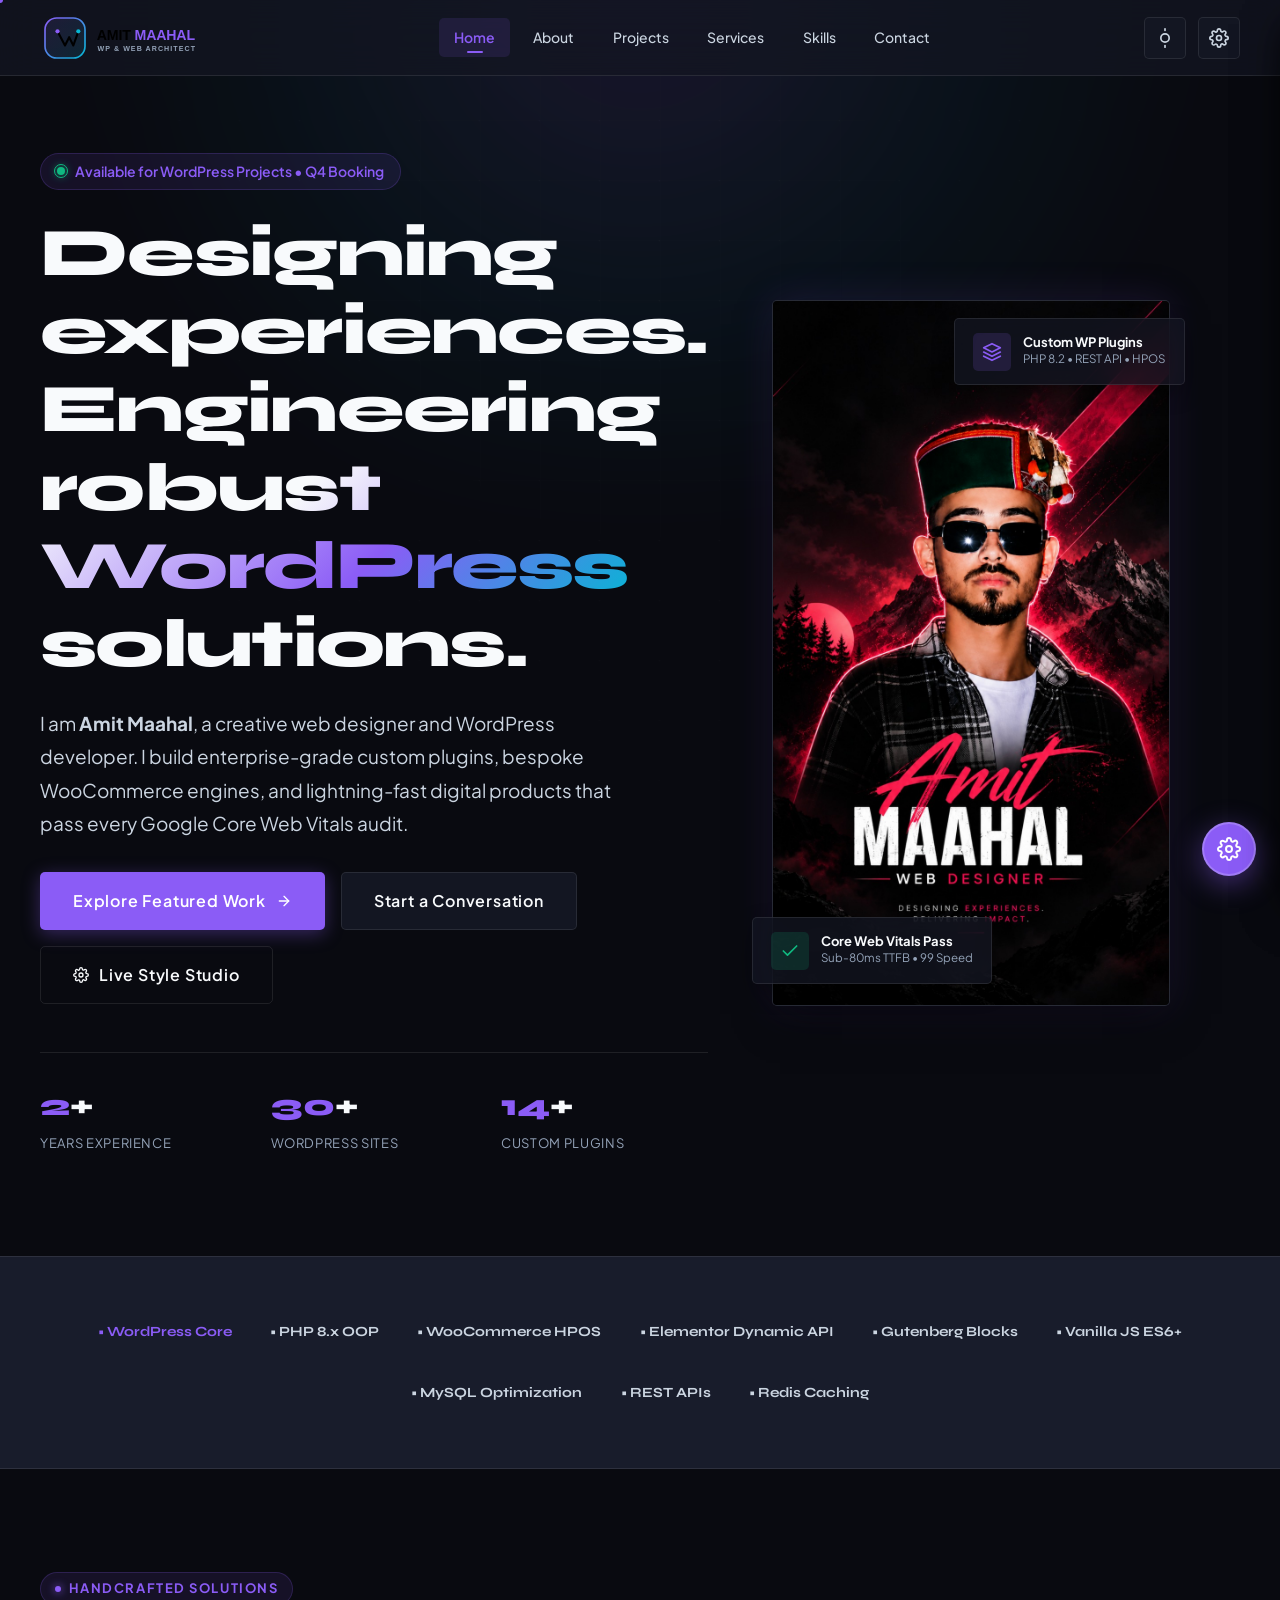
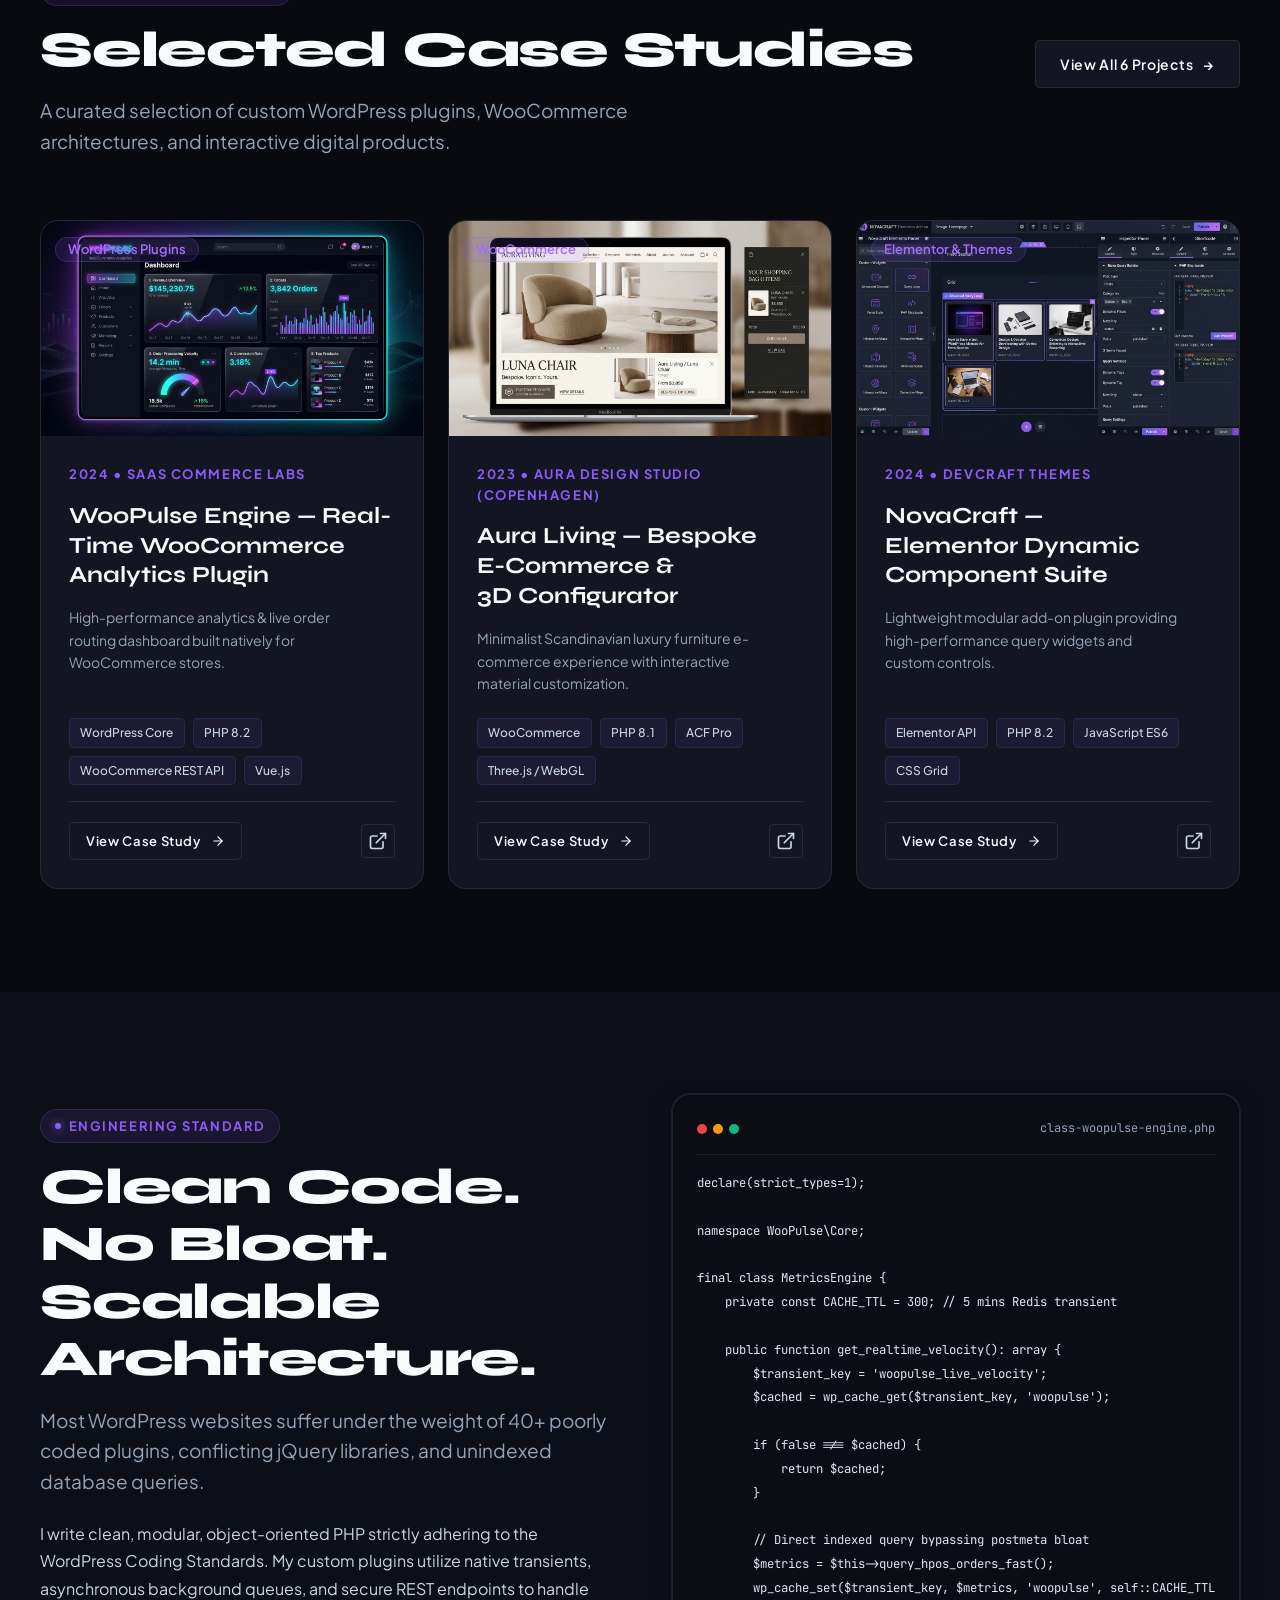
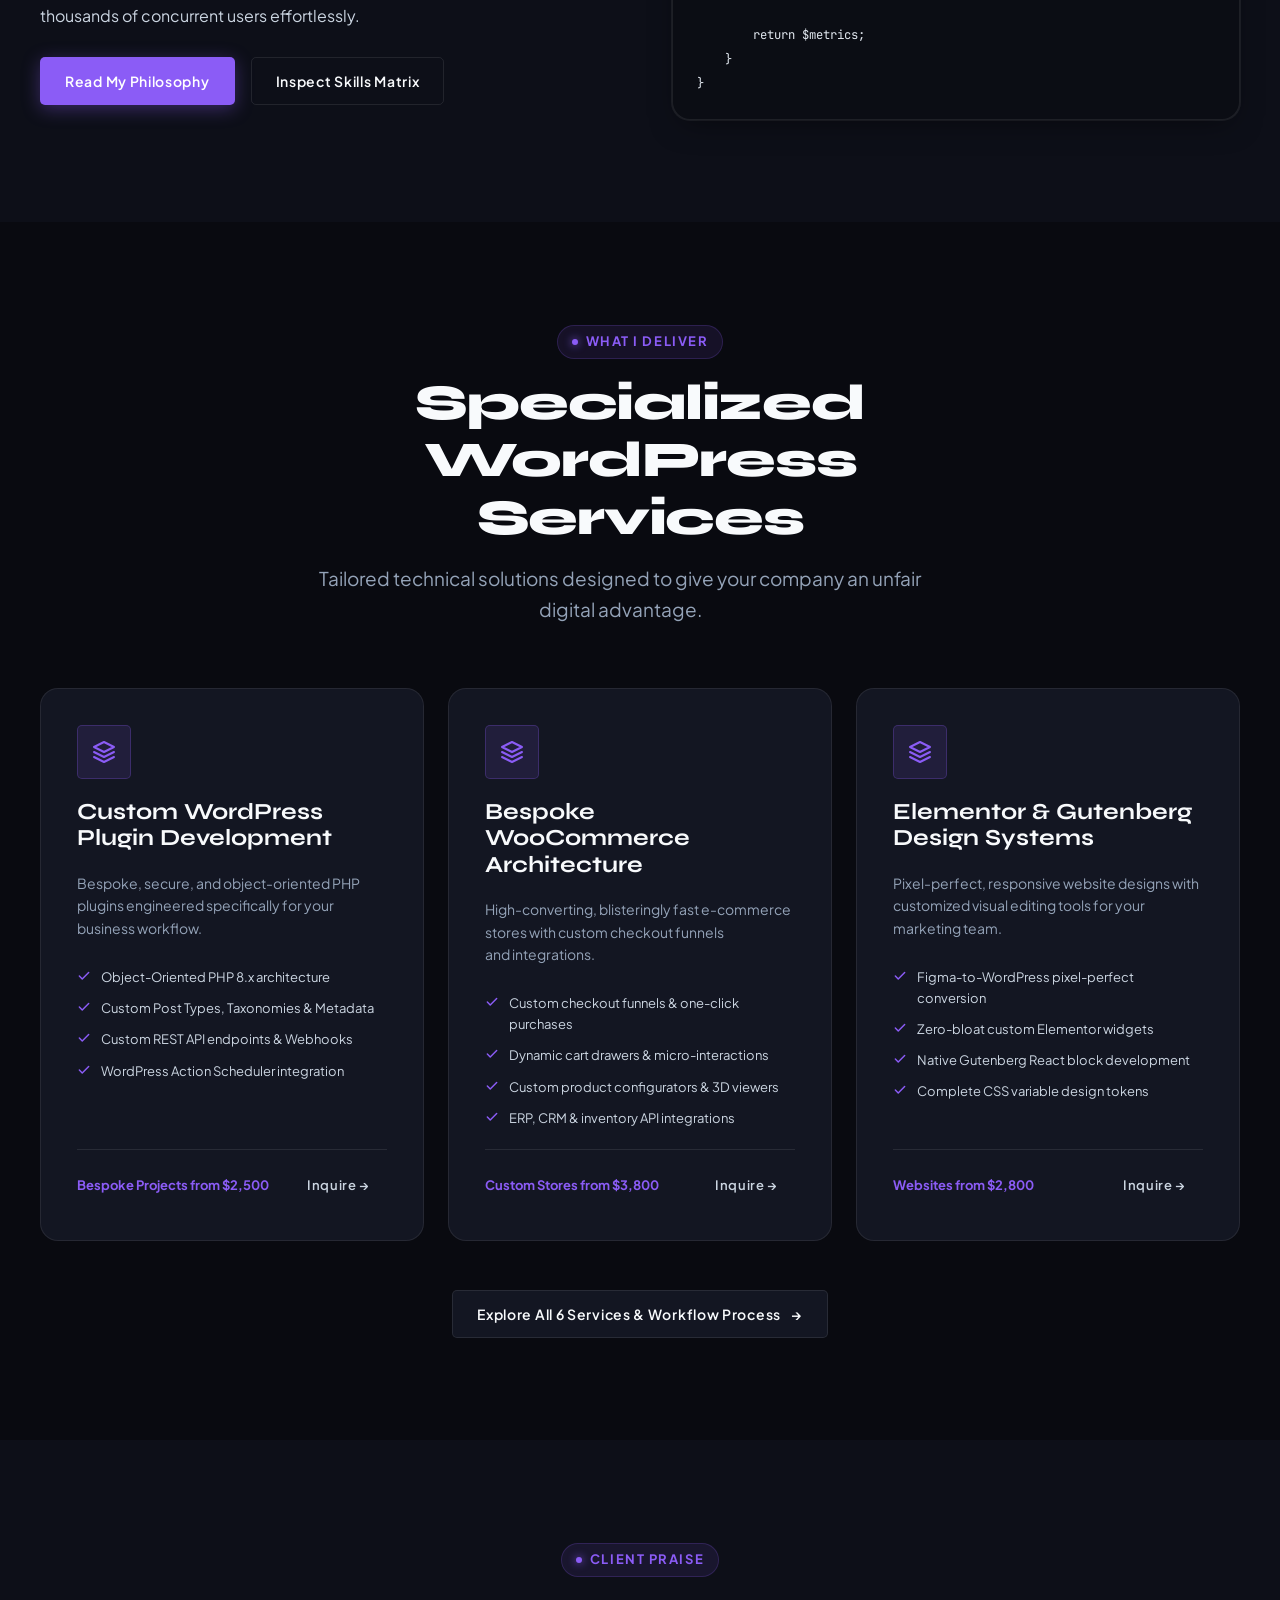
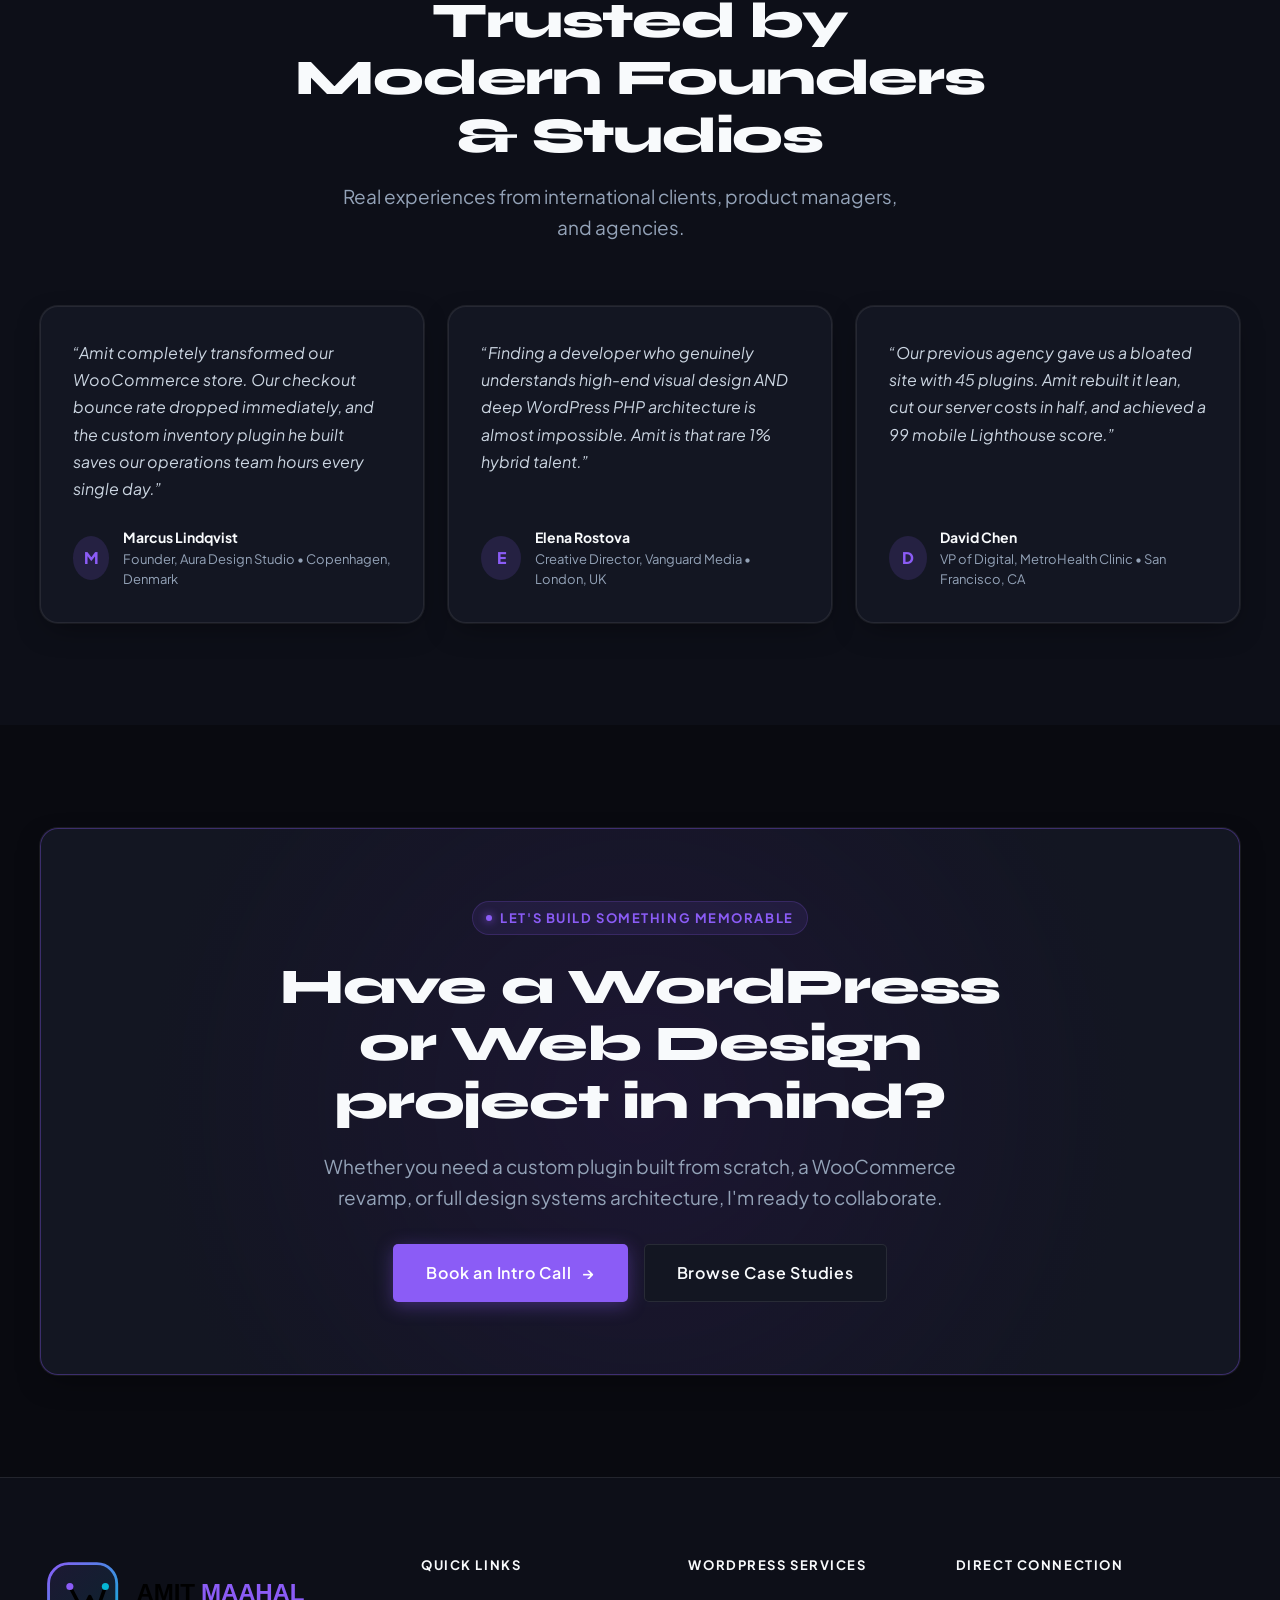
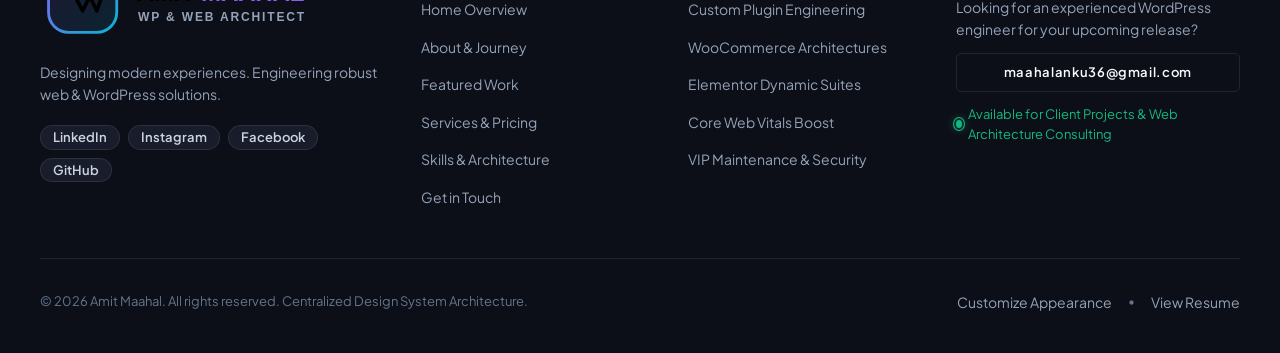
==== commit 4206687c: "remove romantic section" ====
--- a/index.html
+++ b/index.html
@@ -128,9 +128,8 @@
          ROMANTIC COUPLE GALLERY — OUR LITTLE UNIVERSE
          Dedicated Cinematic Couple Experience
          ==================================================================== -->
-    <section class="romantic-couple-section" id="romantic-universe" aria-label="Our Little Universe" role="region"
+    <!-- <section class="romantic-couple-section" id="romantic-universe" aria-label="Our Little Universe" role="region"
       aria-roledescription="carousel">
-      <!-- Ambient Visual Effects & Particle Canvas -->
       <div class="romantic-bg-ambient" aria-hidden="true">
         <canvas id="romantic-stars-canvas"></canvas>
         <div class="romantic-glow-orb romantic-glow-orb-1"></div>
@@ -139,7 +138,6 @@
         <div class="romantic-vignette"></div>
       </div>
 
-      <!-- Top Header Area -->
       <header class="romantic-header">
         <div class="romantic-eyebrow">
           <span class="romantic-eyebrow-heart" aria-hidden="true">❤️</span>
@@ -149,9 +147,7 @@
         <p class="romantic-subtitle">Two hearts, countless memories, one beautiful story.</p>
       </header>
 
-      <!-- Center Stage Area -->
       <div class="romantic-stage">
-        <!-- Floating Navigation: Previous -->
         <button class="romantic-nav-btn romantic-nav-prev" id="romantic-prev-btn" aria-label="Previous photograph"
           title="Previous Photograph">
           <svg xmlns="http://www.w3.org/2000/svg" viewBox="0 0 24 24" fill="none" stroke="currentColor">
@@ -159,15 +155,12 @@
           </svg>
         </button>
 
-        <!-- Showcase Card Container -->
         <div class="romantic-card-container">
           <div class="romantic-card" tabindex="0" role="group" aria-label="Featured couple photograph showcase">
-            <!-- Progress Bar Tracker -->
             <div class="romantic-progress-track" aria-hidden="true">
               <div class="romantic-progress-bar"></div>
             </div>
 
-            <!-- Counter Badge -->
             <div class="romantic-card-counter" aria-label="Photograph counter">
               <span class="romantic-card-counter-dot" aria-hidden="true"></span>
               <span id="romantic-counter-current">01</span>
@@ -175,9 +168,7 @@
               <span id="romantic-counter-total">07</span>
             </div>
 
-            <!-- Media Container -->
             <div class="romantic-media-wrapper">
-              <!-- Romantic Fallback State (renders if custom image is missing) -->
               <div class="romantic-fallback-display" style="display: none;" aria-live="polite">
                 <div class="romantic-fallback-emblem">
                   <svg class="romantic-fallback-heart" viewBox="0 0 24 24">
@@ -191,11 +182,9 @@
               </div>
             </div>
 
-            <!-- Cinematic Gradient Vignette -->
             <div class="romantic-card-gradient" aria-hidden="true"></div>
             <div class="romantic-card-border-glow" aria-hidden="true"></div>
 
-            <!-- Romantic Caption Over the Bottom of the Image -->
             <div class="romantic-caption-container" aria-live="polite">
               <blockquote class="romantic-caption-quote is-active" id="romantic-active-caption">
                 "In a world full of people, my heart chose you. ❤️"
@@ -208,7 +197,6 @@
           </div>
         </div>
 
-        <!-- Floating Navigation: Next -->
         <button class="romantic-nav-btn romantic-nav-next" id="romantic-next-btn" aria-label="Next photograph"
           title="Next Photograph">
           <svg xmlns="http://www.w3.org/2000/svg" viewBox="0 0 24 24" fill="none" stroke="currentColor">
@@ -217,7 +205,6 @@
         </button>
       </div>
 
-      <!-- Bottom Controls & Footer Tagline -->
       <footer class="romantic-footer">
         <div class="romantic-controls-bar">
           <button class="romantic-play-pause-btn" id="romantic-play-pause-btn" aria-label="Pause slideshow"
@@ -228,17 +215,15 @@
             </svg>
           </button>
 
-          <!-- Interactive Pagination Indicator Dots -->
           <div class="romantic-pagination" role="tablist" aria-label="Choose photograph to view"></div>
         </div>
 
-        <!-- Subtle Emotional Footer -->
         <div class="romantic-footer-tagline">
           <span>Made with love, just for you</span>
           <span class="romantic-footer-heart" aria-hidden="true">❤️</span>
         </div>
       </footer>
-    </section>
+    </section> -->
 
 
     <!-- ====================================================================
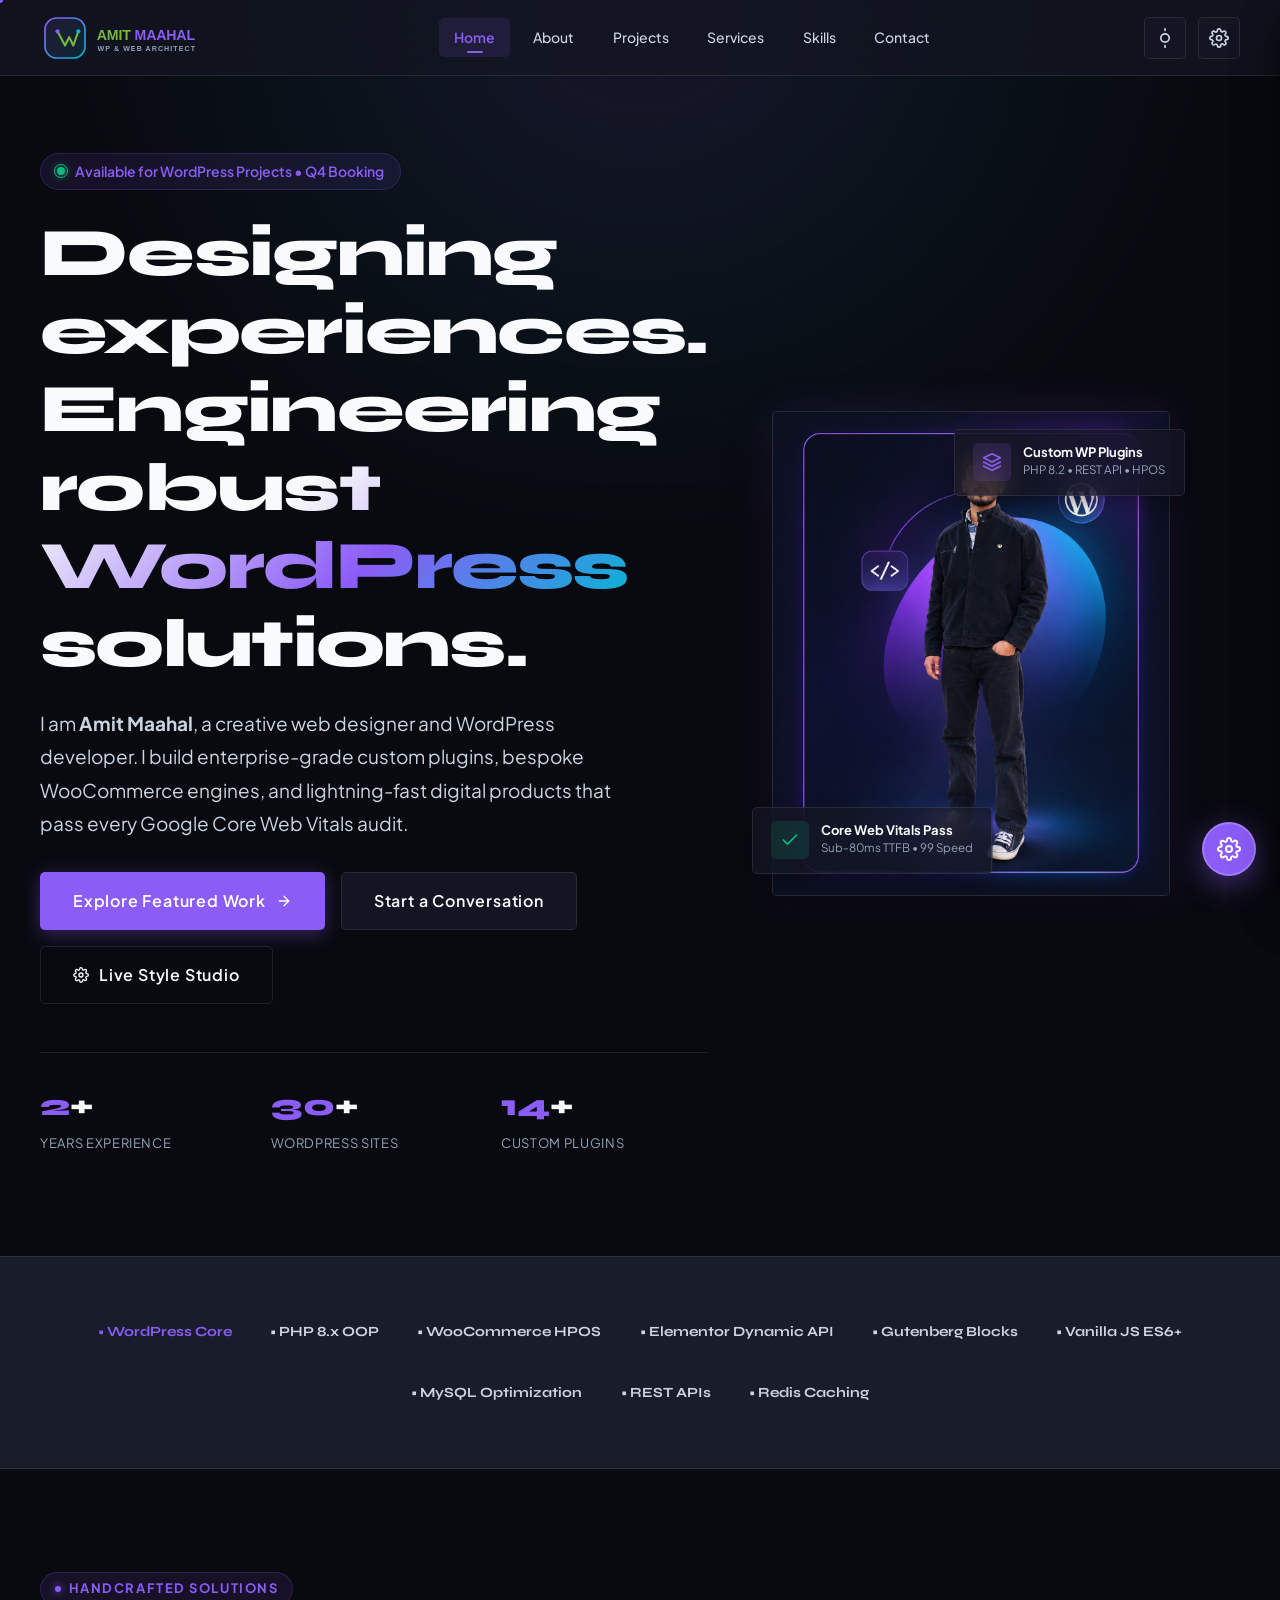
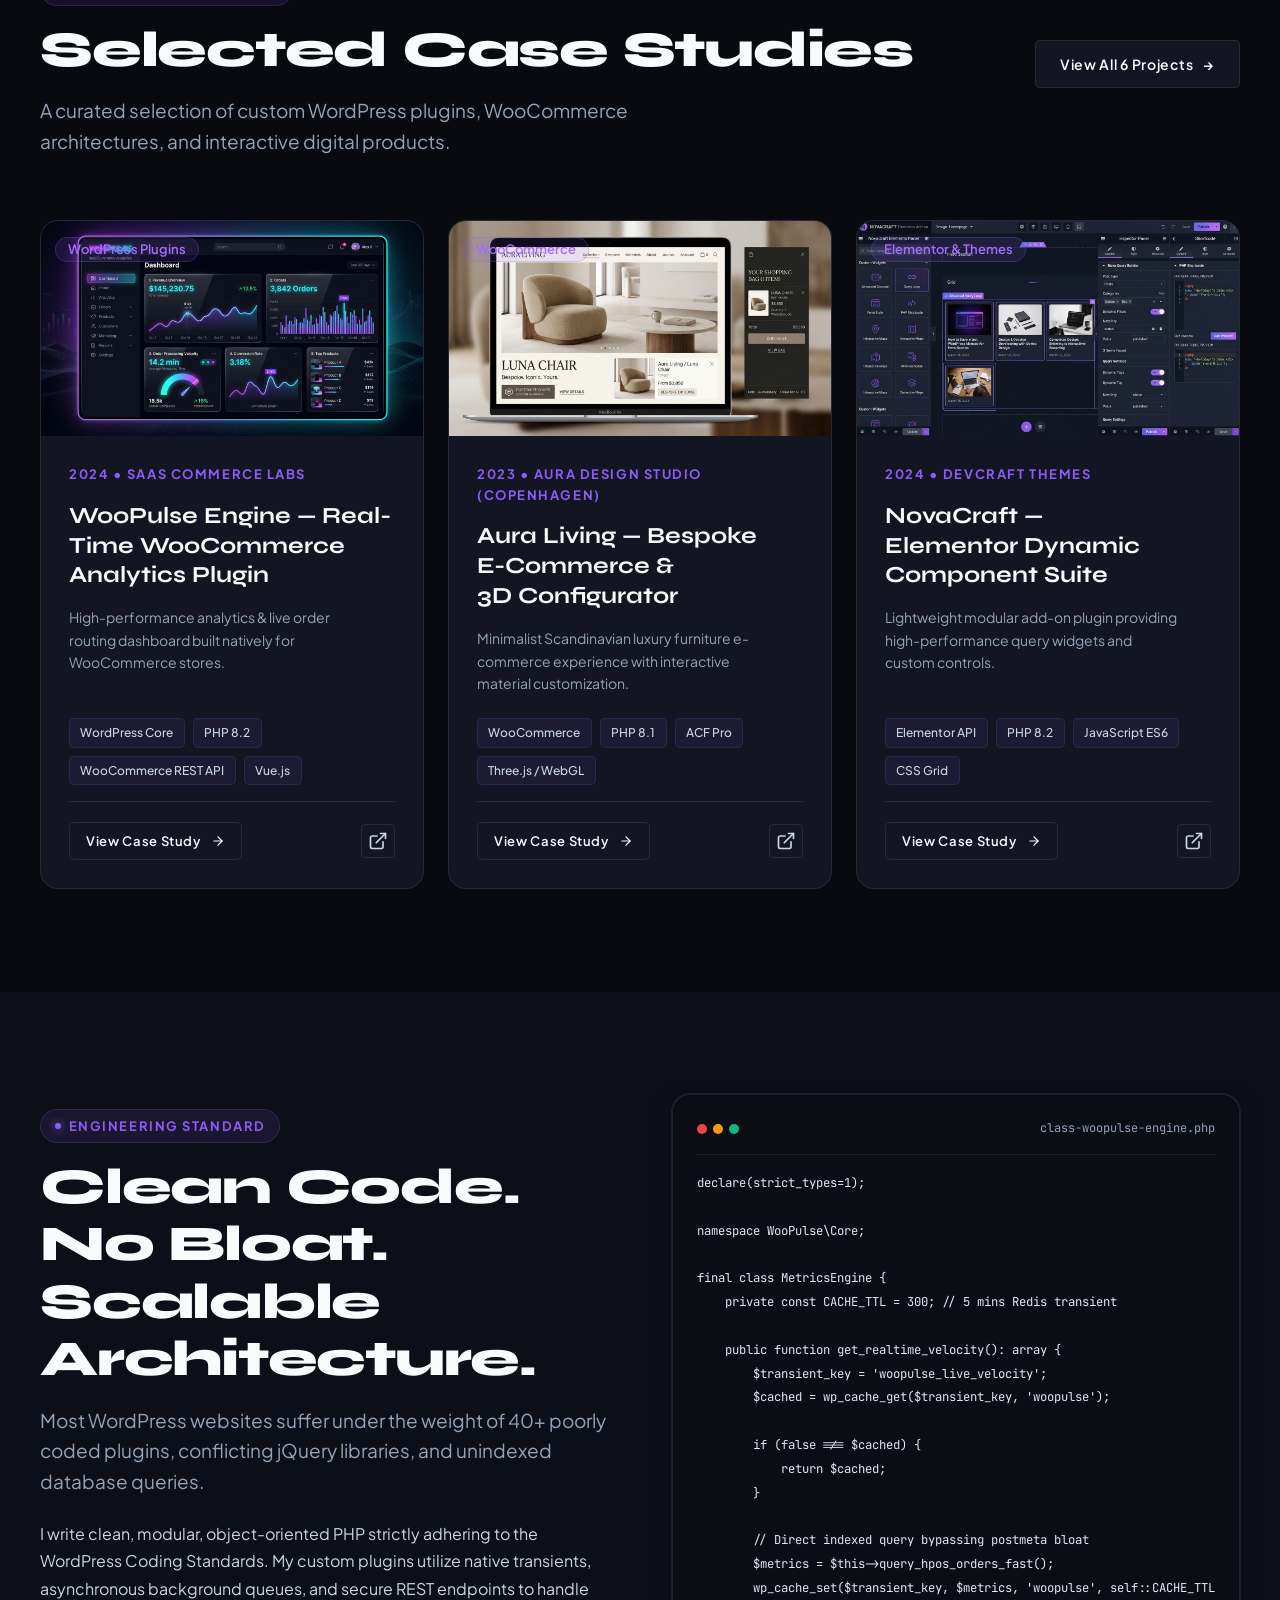
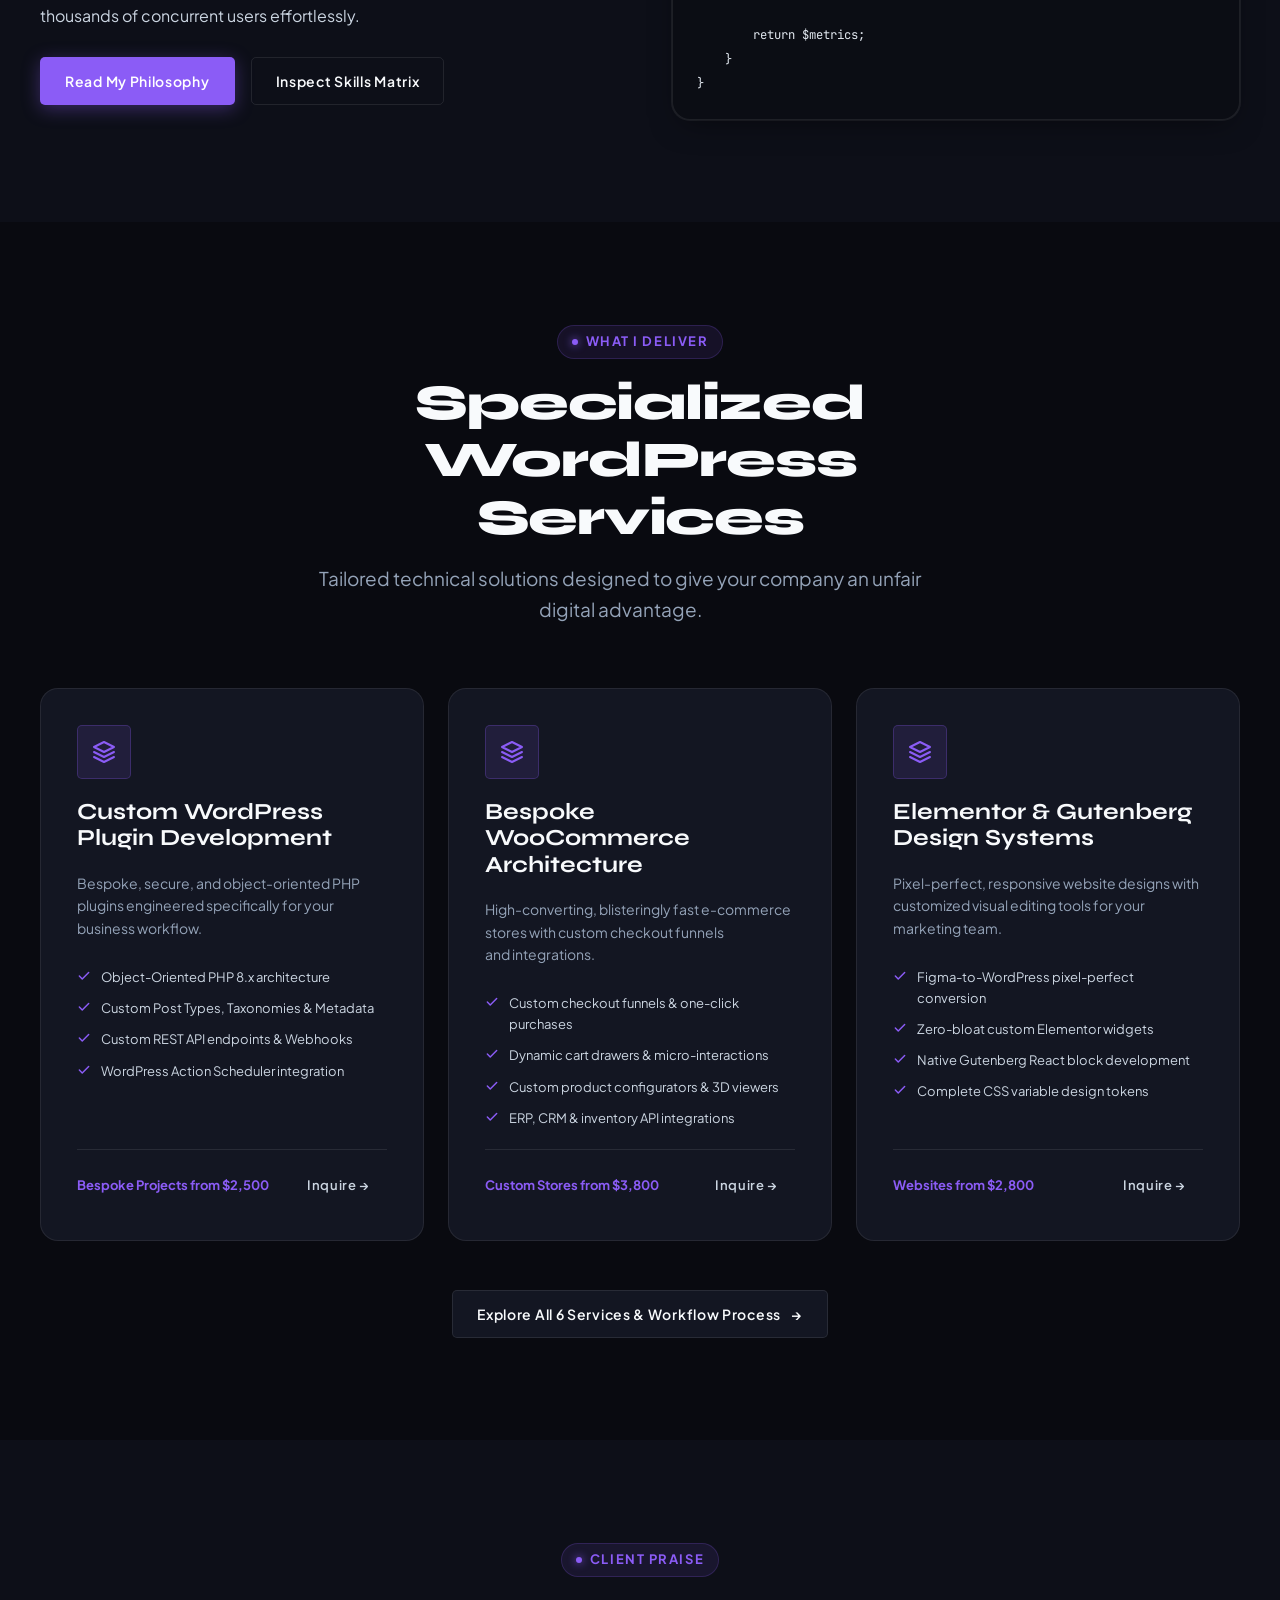
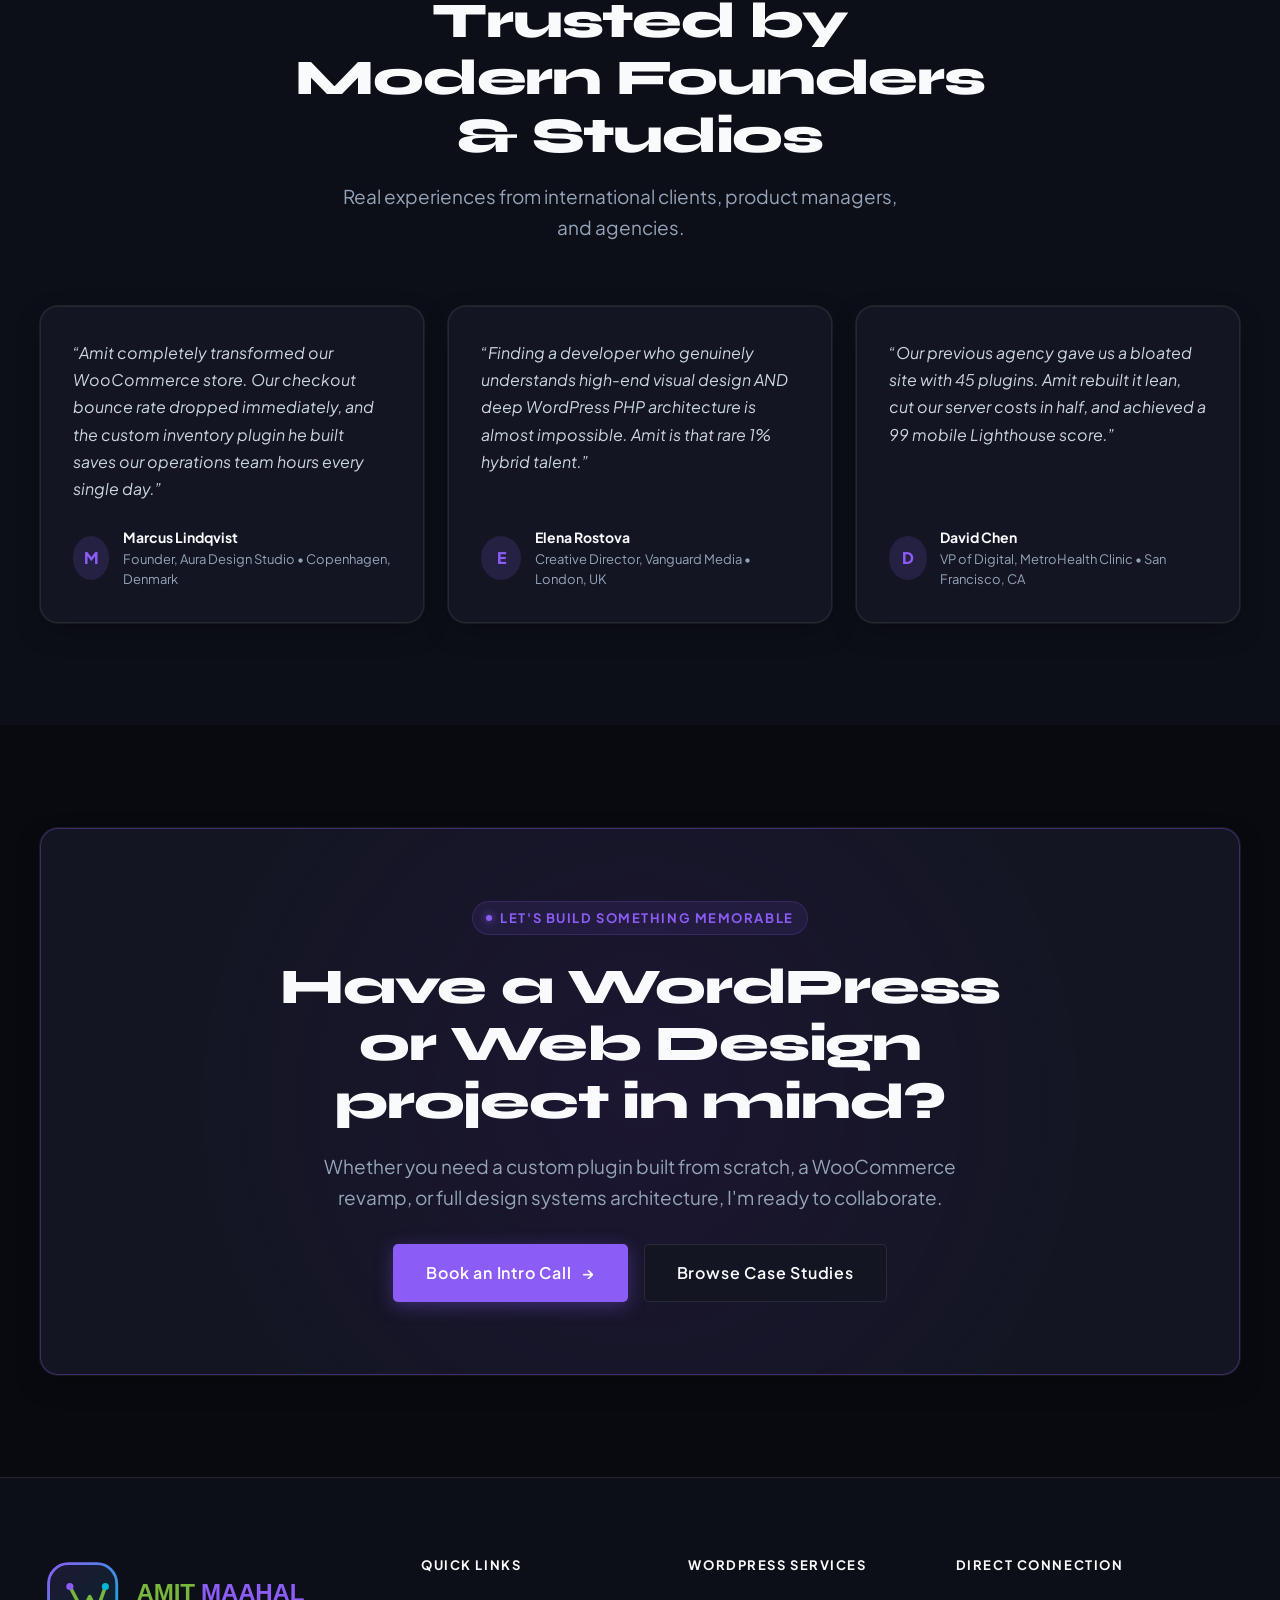
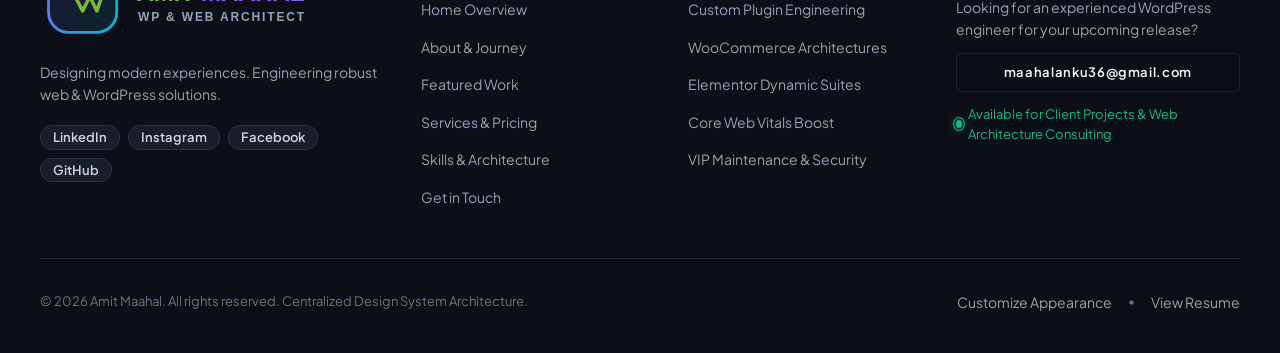
==== commit bd75e8b0: "remove romantic section" ====
--- a/index.html
+++ b/index.html
@@ -295,7 +295,7 @@
           <!-- Hero Portrait Showcase -->
           <div class="hero-visual delay-2">
             <div class="hero-portrait-card">
-              <img src="assets/images/profile/profile.jpeg"
+              <img src="assets\images\profile\profile.png"
                 alt="Amit Maahal - Senior Web Designer &amp; WordPress Developer" width="440" height="440">
             </div>
 
